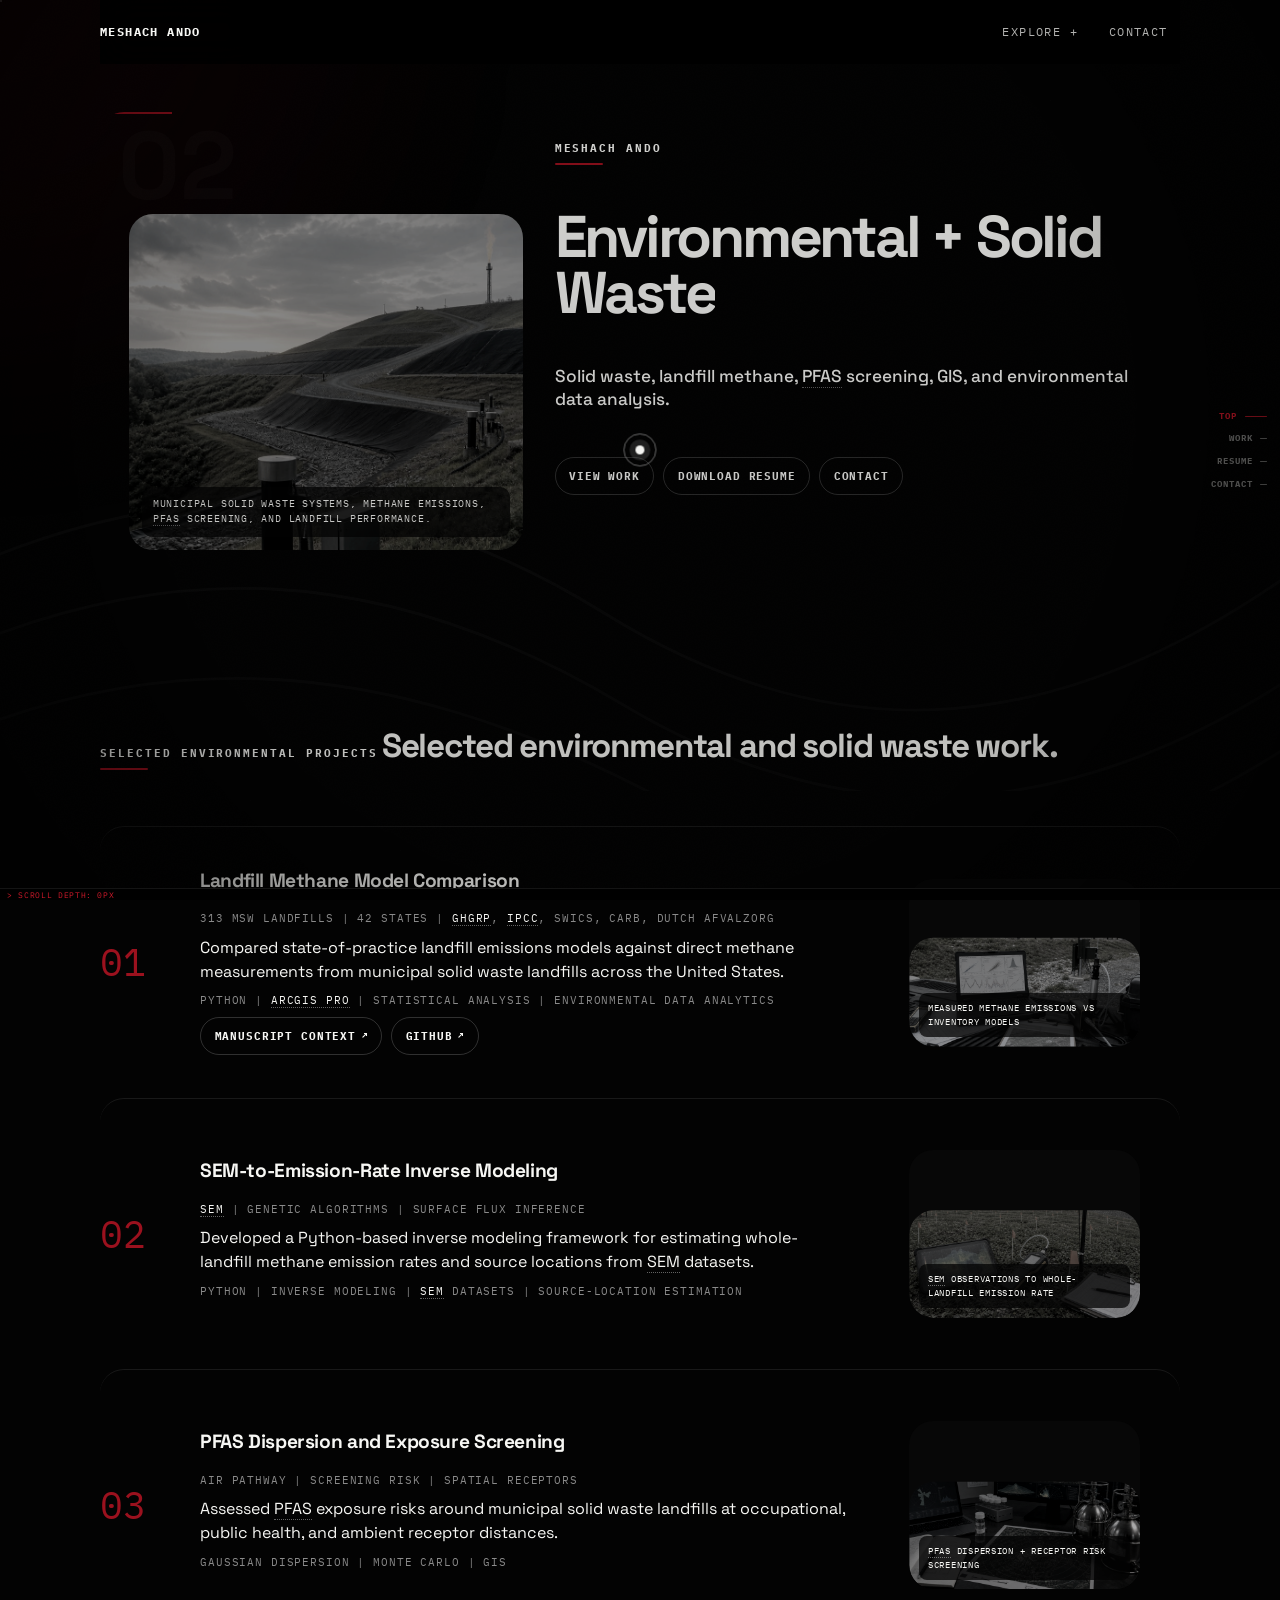
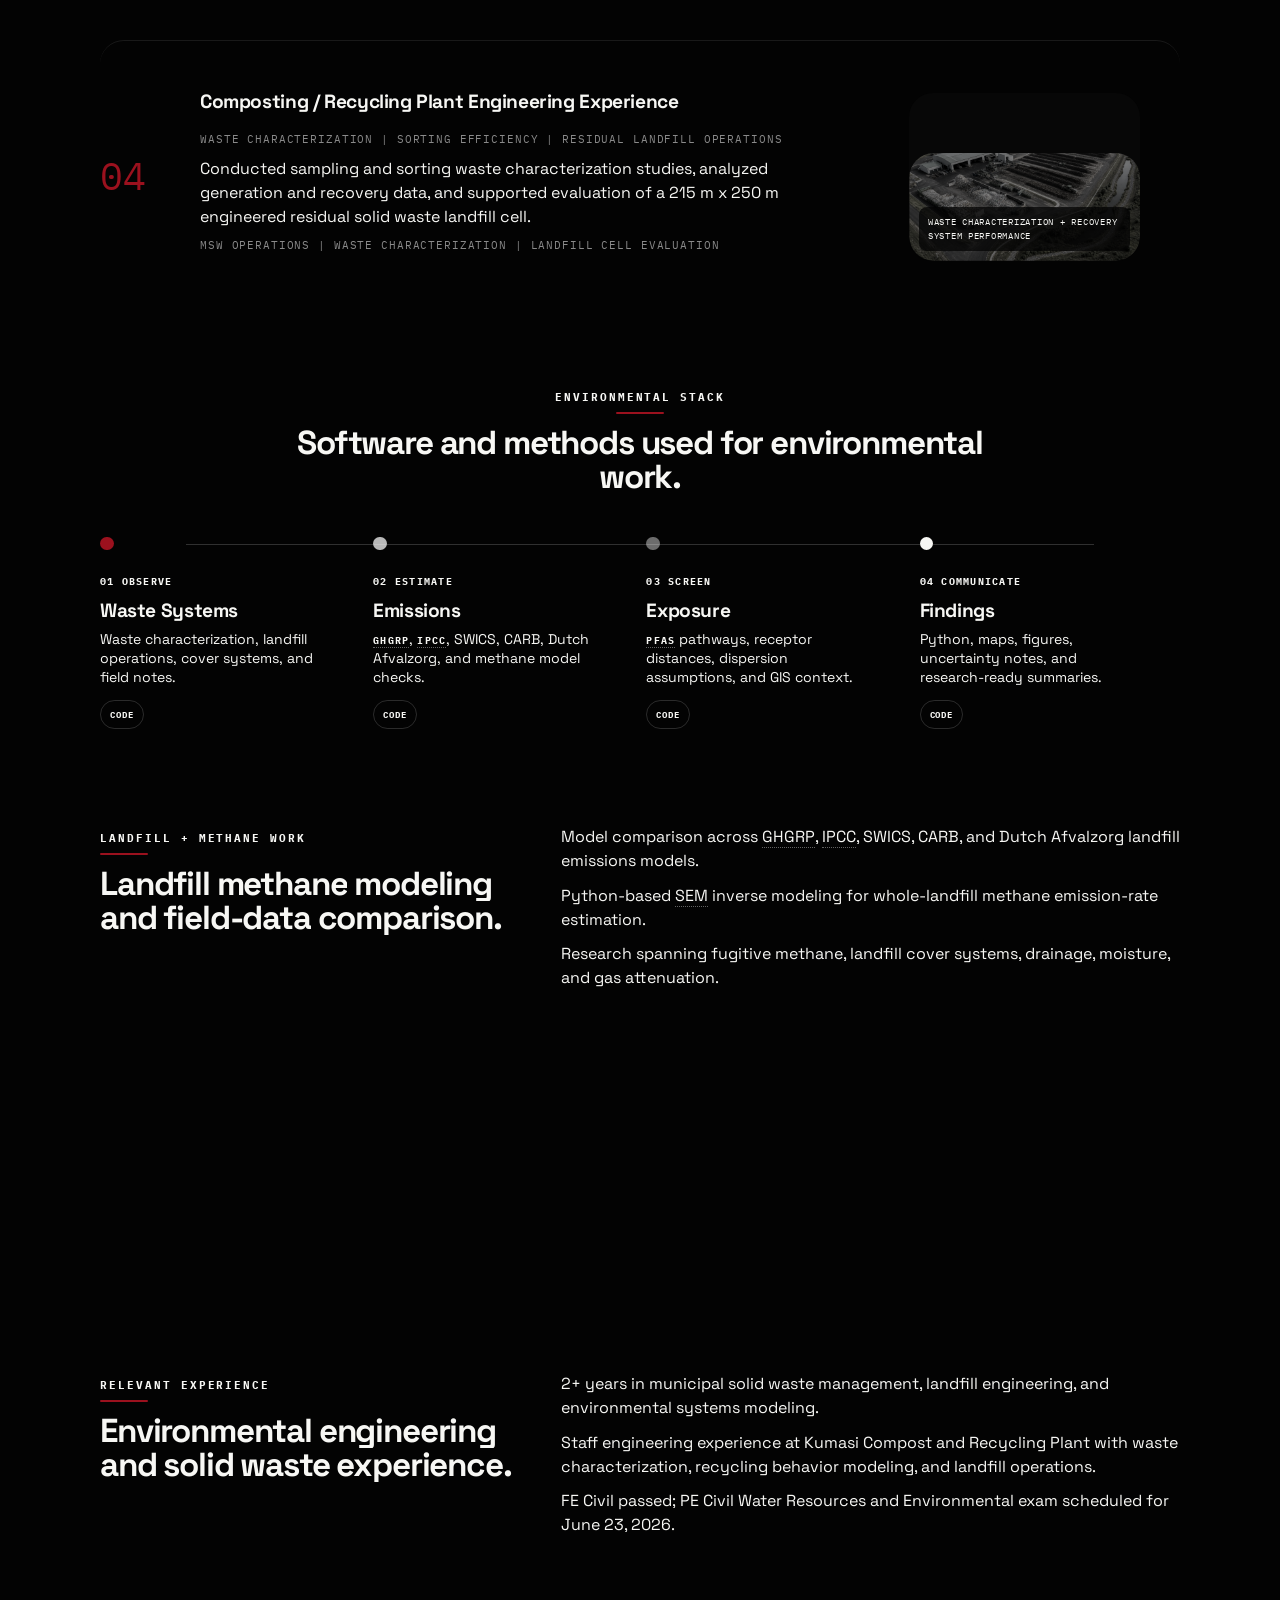
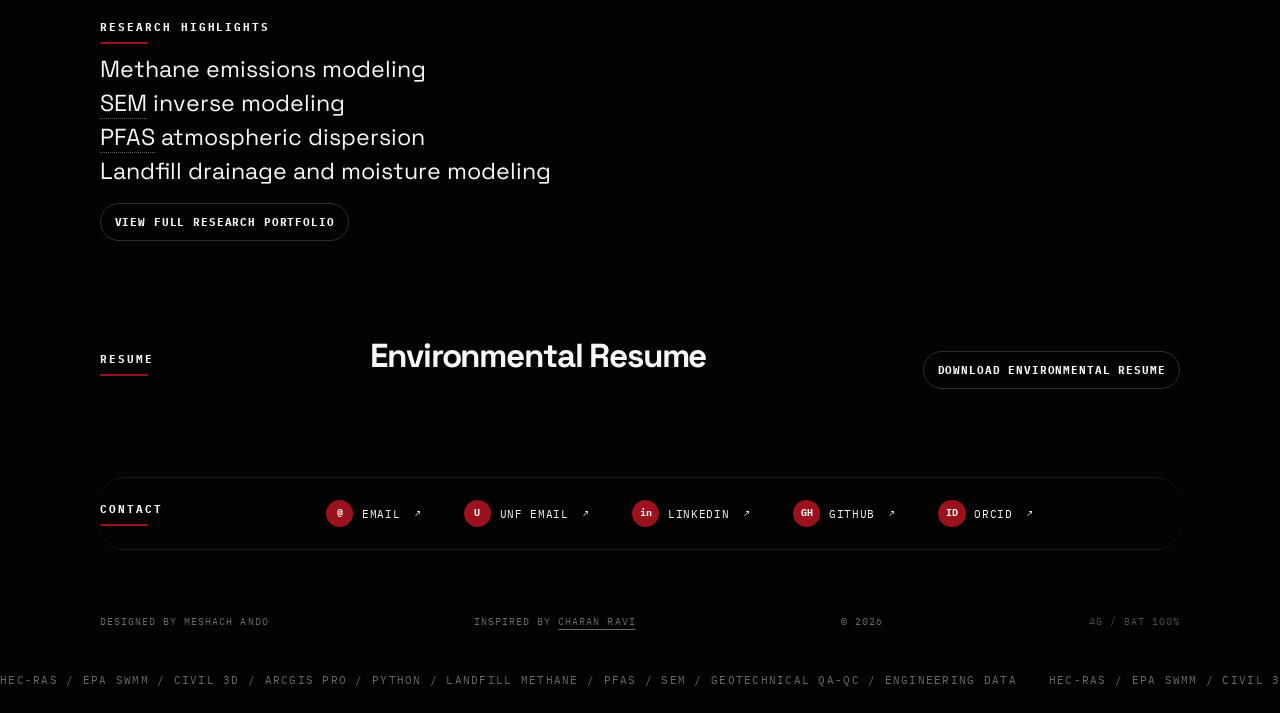
==== environmental/index.html @ e274bf60 "Lighten background overlay" ====
<!doctype html>
<html lang="en">
<head>
  <meta charset="utf-8">
  <meta name="viewport" content="width=device-width, initial-scale=1">
  <meta name="description" content="Environmental and solid waste portfolio for Meshach Ando.">
  <title>Environmental | Meshach Ando</title>
  <link rel="icon" href="../assets/icons/site-icon.svg" type="image/svg+xml">
  <link rel="stylesheet" href="../assets/css/style.css?v=20260614s">
</head>
<body class="page-environmental">
  <a class="skip-link" href="#main">Skip to content</a>
  <header class="site-nav" data-reveal>
    <a class="brand" href="../">MESHACH ANDO</a>
    <nav aria-label="Primary navigation">
      <details class="nav-menu">
        <summary>Explore</summary>
        <div class="nav-menu-panel">
          <div class="menu-panel-grid">
            <details class="menu-expertise" open>
              <summary>Expertise</summary>
              <div class="menu-expertise-links">
                <a href="../water-resources/">Water Resources</a>
                <a aria-current="page" href="./">Environmental</a>
                <a href="../geotech/">Geotechnical</a>
                <a href="../research/">Research</a>
              </div>
            </details>
            <a href="../#gallery">Gallery</a>
            <a href="../#news">News</a>
            <a href="../assets/docs/Meshach_Ando_Full_CV.pdf">CV</a>
          </div>
        </div>
      </details>
      <a href="#contact">Contact</a>
    </nav>
  </header>

  <aside class="side-toc" aria-label="Page sections">
    <a href="#main">Top</a>
    <a href="#work">Work</a>
    <a href="#resume">Resume</a>
    <a href="#contact">Contact</a>
  </aside>

  <main id="main">
    <section class="chapter-hero frame" data-reveal>
      <span class="chapter-number">02</span>
      <p class="eyebrow">Meshach Ando</p>
      <h1>Environmental + Solid Waste</h1>
      <p class="lede">Solid waste, landfill methane, PFAS screening, GIS, and environmental data analysis.</p>
      <div class="button-row">
        <a class="button" href="#work">View Work</a>
        <a class="button" href="../assets/docs/Meshach_Ando_Environmental_Resume.pdf">Download Resume</a>
        <a class="button" href="#contact">Contact</a>
      </div>
      <figure class="hero-art">
        <img src="../assets/images/realistic/environmental-hero.jpg" alt="Engineered landfill with gas extraction wells, capped slopes, and monitoring infrastructure">
        <figcaption>Municipal solid waste systems, methane emissions, PFAS screening, and landfill performance.</figcaption>
      </figure>
    </section>

    <section id="work" class="section-heading" data-reveal>
      <p class="eyebrow">Selected Environmental Projects</p>
      <h2>Selected environmental and solid waste work.</h2>
    </section>

    <section class="project-list">
      <article class="project-block" data-reveal>
        <div class="project-index">01</div>
        <div class="project-copy">
          <h3>Landfill Methane Model Comparison</h3>
          <p class="metrics">313 MSW landfills | 42 states | GHGRP, IPCC, SWICS, CARB, Dutch Afvalzorg</p>
          <p>Compared state-of-practice landfill emissions models against direct methane measurements from municipal solid waste landfills across the United States.</p>
          <p class="tools">Python | ArcGIS Pro | Statistical Analysis | Environmental Data Analytics</p>
          <div class="button-row"><a class="text-link" href="../research/">Manuscript Context</a><a class="text-link" href="https://github.com/meshando-unf" rel="noopener">GitHub</a></div>
        </div>
        <figure class="project-visual">
          <img src="../assets/images/realistic/env-methane.jpg" alt="Field laptop with methane model comparison plots overlooking landfill gas wells">
          <figcaption>Measured methane emissions vs inventory models</figcaption>
        </figure>
      </article>
      <article class="project-block" data-reveal>
        <div class="project-index">02</div>
        <div class="project-copy">
          <h3>SEM-to-Emission-Rate Inverse Modeling</h3>
          <p class="metrics">SEM | Genetic algorithms | Surface flux inference</p>
          <p>Developed a Python-based inverse modeling framework for estimating whole-landfill methane emission rates and source locations from SEM datasets.</p>
          <p class="tools">Python | Inverse modeling | SEM datasets | Source-location estimation</p>
        </div>
        <figure class="project-visual">
          <img src="../assets/images/realistic/env-sem.jpg" alt="Landfill surface emissions monitoring grid with methane analyzer, survey flags, and tablet heatmap">
          <figcaption>SEM observations to whole-landfill emission rate</figcaption>
        </figure>
      </article>
      <article class="project-block" data-reveal>
        <div class="project-index">03</div>
        <div class="project-copy">
          <h3>PFAS Dispersion and Exposure Screening</h3>
          <p class="metrics">Air pathway | Screening risk | Spatial receptors</p>
          <p>Assessed PFAS exposure risks around municipal solid waste landfills at occupational, public health, and ambient receptor distances.</p>
          <p class="tools">Gaussian Dispersion | Monte Carlo | GIS</p>
        </div>
        <figure class="project-visual">
          <img src="../assets/images/realistic/env-pfas.jpg" alt="Environmental modeling workstation with PFAS plume map, air sampling canisters, and sample vials">
          <figcaption>PFAS dispersion + receptor risk screening</figcaption>
        </figure>
      </article>
      <article class="project-block" data-reveal>
        <div class="project-index">04</div>
        <div class="project-copy">
          <h3>Composting / Recycling Plant Engineering Experience</h3>
          <p class="metrics">Waste characterization | Sorting efficiency | Residual landfill operations</p>
          <p>Conducted sampling and sorting waste characterization studies, analyzed generation and recovery data, and supported evaluation of a 215 m x 250 m engineered residual solid waste landfill cell.</p>
          <p class="tools">MSW operations | Waste characterization | Landfill cell evaluation</p>
        </div>
        <figure class="project-visual">
          <img src="../assets/images/realistic/env-facility.jpg" alt="Aerial view of organized composting and recycling facility with windrows and circulation roads">
          <figcaption>Waste characterization + recovery system performance</figcaption>
        </figure>
      </article>
    </section>

    <section class="stack-panel stack-lab" data-reveal>
      <p class="eyebrow">Environmental Stack</p>
      <h2>Software and methods used for environmental work.</h2>
      <div class="stack-map">
        <article class="stack-node">
          <span>01 Observe</span>
          <h3>Waste Systems</h3>
          <p>Waste characterization, landfill operations, cover systems, and field notes.</p>
        </article>
        <article class="stack-node">
          <span>02 Estimate</span>
          <h3>Emissions</h3>
          <p>GHGRP, IPCC, SWICS, CARB, Dutch Afvalzorg, and methane model checks.</p>
        </article>
        <article class="stack-node">
          <span>03 Screen</span>
          <h3>Exposure</h3>
          <p>PFAS pathways, receptor distances, dispersion assumptions, and GIS context.</p>
        </article>
        <article class="stack-node">
          <span>04 Communicate</span>
          <h3>Findings</h3>
          <p>Python, maps, figures, uncertainty notes, and research-ready summaries.</p>
        </article>
      </div>
    </section>

    <section class="split-section" data-reveal>
      <div><p class="eyebrow">Landfill + Methane Work</p><h2>Landfill methane modeling and field-data comparison.</h2></div>
      <div class="note-list">
        <p>Model comparison across GHGRP, IPCC, SWICS, CARB, and Dutch Afvalzorg landfill emissions models.</p>
        <p>Python-based SEM inverse modeling for whole-landfill methane emission-rate estimation.</p>
        <p>Research spanning fugitive methane, landfill cover systems, drainage, moisture, and gas attenuation.</p>
      </div>
    </section>

    <section class="split-section" data-reveal>
      <div><p class="eyebrow">PFAS / Risk Screening</p><h2>Screening-level methods for atmospheric transport and exposure questions.</h2></div>
      <div class="note-list">
        <p>PFAS exposure-risk screening around MSW landfills for occupational, public health, and ambient receptor distances.</p>
        <p>Dispersion modeling to estimate volatile PFAS concentrations and exposure conditions.</p>
        <p>Risk framing connected to landfill cover attenuation research and environmental systems modeling.</p>
      </div>
    </section>

    <section class="split-section" data-reveal>
      <div><p class="eyebrow">Relevant Experience</p><h2>Environmental engineering and solid waste experience.</h2></div>
      <div class="note-list">
        <p>2+ years in municipal solid waste management, landfill engineering, and environmental systems modeling.</p>
        <p>Staff engineering experience at Kumasi Compost and Recycling Plant with waste characterization, recycling behavior modeling, and landfill operations.</p>
        <p>FE Civil passed; PE Civil Water Resources and Environmental exam scheduled for June 23, 2026.</p>
      </div>
    </section>

    <section class="research-strip frame" data-reveal>
      <p class="eyebrow">Research Highlights</p>
      <ul>
        <li>Methane emissions modeling</li>
        <li>SEM inverse modeling</li>
        <li>PFAS atmospheric dispersion</li>
        <li>Landfill drainage and moisture modeling</li>
      </ul>
      <a class="button" href="../research/">View Full Research Portfolio</a>
    </section>

    <section id="resume" class="resume-panel" data-reveal>
      <p class="eyebrow">Resume</p>
      <h2>Environmental Resume</h2>
      <a class="button" href="../assets/docs/Meshach_Ando_Environmental_Resume.pdf">Download Environmental Resume</a>
    </section>

    <section id="contact" class="contact-panel frame" data-reveal>
      <p class="eyebrow">Contact</p>
      <div class="contact-grid contact-links">
        <a class="contact-link" href="mailto:meshachando.apply@gmail.com"><span aria-hidden="true">@</span> Email</a>
        <a class="contact-link" href="mailto:n01592462@unf.edu"><span aria-hidden="true">U</span> UNF Email</a>
        <a class="contact-link" href="https://www.linkedin.com/in/meshachando" rel="noopener"><span aria-hidden="true">in</span> LinkedIn</a>
        <a class="contact-link" href="https://github.com/meshando-unf" rel="noopener"><span aria-hidden="true">GH</span> GitHub</a>
        <a class="contact-link" href="https://orcid.org/0009-0002-5048-3672" rel="noopener"><span aria-hidden="true">ID</span> ORCID</a>
      </div>
    </section>
  </main>
  <footer class="site-footer"><span>Designed by Meshach Ando</span><span>Inspired by <a href="https://charanravi.com/" rel="noopener">Charan Ravi</a></span><span>&copy; <span id="year">2026</span></span></footer>
  <script src="../assets/js/main.js?v=20260614s"></script>
</body>
</html>
---- assets/css/style.css ----
@import url("https://fonts.googleapis.com/css2?family=IBM+Plex+Mono:wght@500;700&family=Space+Grotesk:wght@400;500;600;700&display=swap");

:root {
  --black: #000;
  --charcoal: #000;
  --panel: #000;
  --panel-soft: #000;
  --white: #f7f7f4;
  --muted: #deded8;
  --quiet: #8a8a8a;
  --line: rgba(255, 255, 255, 0.09);
  --red: #9b111e;
  --red-bright: #d1192a;
  --radius: 24px;
  --font: "Space Grotesk", "Helvetica Neue", "Segoe UI", sans-serif;
  --mono: "IBM Plex Mono", "Cascadia Mono", "Consolas", monospace;
}

* {
  box-sizing: border-box;
}

html {
  scroll-behavior: smooth;
  scrollbar-color: var(--red) var(--black);
  scrollbar-width: thin;
}

body {
  margin: 0;
  background: #030303;
  color: var(--white);
  font-family: var(--font);
  line-height: 1.5;
}

::-webkit-scrollbar {
  width: 3px;
}

::-webkit-scrollbar-track {
  background: var(--black);
}

::-webkit-scrollbar-thumb {
  border-radius: 999px;
  background: var(--red);
}

body::before,
body::after {
  display: none;
}

.topo-field,
.plot-grid,
.viewport-vignette,
.blueprint-field {
  position: fixed;
  inset: 0;
  pointer-events: none;
}

.topo-field {
  z-index: 0;
  opacity: 0.52;
  background:
    linear-gradient(180deg, rgba(0, 0, 0, 0.02), rgba(0, 0, 0, 0.56) 78%),
    url("data:image/svg+xml,%3Csvg width='1800' height='900' viewBox='0 0 1800 900' xmlns='http://www.w3.org/2000/svg'%3E%3Cg fill='none' stroke='%23ffffff' stroke-opacity='.115' stroke-width='4'%3E%3Cpath d='M-120 620C260 430 560 470 850 650c315 195 650 202 1050-120'/%3E%3Cpath d='M-180 760C225 540 560 590 875 778c330 198 690 190 1105-160'/%3E%3Cpath d='M-220 900C200 660 560 720 910 900c340 175 710 135 1090-210'/%3E%3C/g%3E%3C/svg%3E");
  background-repeat: no-repeat;
  background-position: 50% calc(58% + var(--topo-shift, 0px));
  background-size: max(1200px, 100vw) auto;
  transform: translate3d(0, var(--topo-shift, 0px), 0);
  transition: transform 120ms linear;
}

.plot-grid {
  z-index: 0;
  opacity: 0.04;
  background-image:
    linear-gradient(rgba(255,255,255,.18) 1px, transparent 1px),
    linear-gradient(90deg, rgba(255,255,255,.18) 1px, transparent 1px);
  background-size: 50px 50px;
}

.plot-grid::after {
  content: "";
  position: absolute;
  left: var(--grid-x, 50%);
  top: var(--grid-y, 50%);
  width: 4px;
  aspect-ratio: 1;
  border-radius: 50%;
  background: var(--red-bright);
  opacity: var(--grid-pulse, 0);
  box-shadow: 0 0 28px var(--red-bright);
  transform: translate(-50%, -50%);
  transition: opacity 220ms ease;
}

.viewport-vignette {
  z-index: 3;
  background:
    linear-gradient(rgba(0, 0, 0, 0.14), rgba(0, 0, 0, 0.24)),
    radial-gradient(circle at center, transparent 56%, rgba(0, 0, 0, 0.48) 100%);
}

.blueprint-field {
  z-index: 2;
  opacity: 0;
  background:
    radial-gradient(circle at var(--blueprint-x, 50%) var(--blueprint-y, 50%), rgba(155, 17, 30, 0.18), transparent 14rem),
    linear-gradient(rgba(255,255,255,.12) 1px, transparent 1px),
    linear-gradient(90deg, rgba(255,255,255,.12) 1px, transparent 1px);
  background-size: auto, 24px 24px, 24px 24px;
  transition: opacity 120ms ease;
}

.blueprint-on .blueprint-field {
  opacity: 1;
}

a {
  color: inherit;
  text-decoration: none;
}

a:hover {
  color: var(--red-bright);
}

::selection {
  background: #fff;
  color: #000;
}

button {
  font: inherit;
  cursor: pointer;
}

img {
  display: block;
  max-width: 100%;
}

.skip-link {
  position: absolute;
  left: 1rem;
  top: -10rem;
  z-index: 10;
  border-radius: 999px;
  background: var(--white);
  color: var(--black);
  padding: 0.65rem 0.9rem;
}

.skip-link:focus {
  top: 1rem;
}

.site-nav,
main,
.site-footer {
  position: relative;
  z-index: 1;
  width: min(1080px, calc(100% - 2rem));
  margin-inline: auto;
}

.site-nav {
  position: sticky;
  top: 0;
  z-index: 50;
  display: flex;
  align-items: center;
  justify-content: space-between;
  gap: 1.25rem;
  padding: 1rem 0;
  border-bottom: 0;
  background: rgba(0, 0, 0, 0.86);
  backdrop-filter: blur(16px);
  color: var(--white);
  font-family: var(--mono);
  font-size: 0.72rem;
  letter-spacing: 0.12em;
  text-transform: uppercase;
}

.brand {
  color: var(--white);
  font-weight: 700;
  white-space: nowrap;
}

.site-nav nav {
  display: flex;
  flex-wrap: wrap;
  align-items: center;
  justify-content: flex-end;
  gap: 0.35rem;
}

.site-nav nav a,
.nav-menu > summary {
  position: relative;
  border: 0;
  border-radius: 999px;
  padding: 0.45rem 0.78rem;
  background: transparent;
  color: var(--white);
  cursor: pointer;
  opacity: 0.72;
  font-family: var(--mono);
  font-size: 0.72rem;
  letter-spacing: 0.12em;
  text-transform: uppercase;
}

.site-nav nav a:hover,
.nav-menu > summary:hover,
.nav-menu[open] > summary {
  background: var(--red);
  color: var(--white);
  opacity: 1;
}

.site-nav a[aria-current="page"],
.nav-menu-panel a[aria-current="page"] {
  background: var(--red);
  color: var(--white);
  opacity: 1;
}

.site-nav a[aria-current="page"]::after,
.nav-menu-panel a[aria-current="page"]::after {
  content: "";
  position: absolute;
  right: 0.76rem;
  bottom: 0.32rem;
  width: 1.15rem;
  height: 1px;
  background: var(--white);
}

.nav-menu {
  position: relative;
}

.nav-menu > summary {
  list-style: none;
}

.nav-menu > summary::-webkit-details-marker {
  display: none;
}

.nav-menu > summary::after {
  content: "+";
  margin-left: 0.55rem;
}

.nav-menu[open] > summary::after {
  content: "-";
}

.nav-menu-panel {
  position: fixed;
  top: 0;
  bottom: auto;
  left: var(--menu-nudge-x, 0);
  right: 0;
  z-index: 80;
  display: grid;
  place-content: center;
  width: 100vw;
  height: 100dvh;
  gap: 0;
  padding: clamp(1rem, 4vw, 3rem);
  border: 0;
  border-radius: 0;
  background: rgba(0, 0, 0, 0.985);
  backdrop-filter: blur(44px);
  -webkit-backdrop-filter: blur(44px);
  opacity: 0;
  pointer-events: none;
  transform: scale(0.99);
  transition: opacity 140ms ease, transform 140ms ease;
}

.nav-menu:not([open]) .nav-menu-panel {
  display: none;
}

.nav-menu[open] .nav-menu-panel {
  display: grid;
  opacity: 1;
  pointer-events: auto;
  transform: none;
}

.menu-panel-grid {
  display: grid;
  grid-template-columns: minmax(0, 1fr);
  align-content: center;
  width: min(960px, calc(100vw - 2rem));
  min-height: min(760px, calc(100dvh - 2rem));
}

.site-nav nav .nav-menu-panel a,
.site-nav nav .menu-expertise summary {
  display: block;
  width: 100%;
  padding: clamp(0.42rem, 0.9vw, 0.72rem) 0;
  border-radius: 0;
  color: var(--white);
  font-family: var(--font);
  font-size: clamp(1.75rem, 5vw, 4.85rem);
  font-weight: 700;
  letter-spacing: -0.07em;
  line-height: 0.9;
  text-align: center;
  text-transform: none;
  opacity: 0.88;
}

.menu-expertise {
  width: 100%;
}

.menu-expertise summary {
  cursor: pointer;
  list-style: none;
}

.menu-expertise summary::-webkit-details-marker {
  display: none;
}

.menu-expertise summary::after {
  content: "+";
  display: inline-block;
  margin-left: 0.5rem;
  color: var(--red-bright);
  font-family: var(--mono);
  font-size: 0.36em;
  letter-spacing: 0;
  vertical-align: middle;
}

.menu-expertise[open] summary::after {
  content: "-";
}

.menu-expertise-links {
  display: grid;
  gap: 0.24rem;
  margin: 0.4rem auto 0.7rem;
  width: min(640px, 100%);
}

.site-nav nav .menu-expertise-links a {
  padding: 0.2rem 0;
  color: var(--muted);
  font-family: var(--mono);
  font-size: clamp(0.8rem, 1.8vw, 1.05rem);
  font-weight: 800;
  letter-spacing: 0.12em;
  line-height: 1.2;
  text-transform: uppercase;
}

.site-nav nav .nav-menu-panel a:hover,
.site-nav nav .nav-menu-panel a:focus-visible,
.site-nav nav .menu-expertise summary:hover,
.site-nav nav .menu-expertise summary:focus-visible {
  background: transparent;
  color: var(--red-bright);
}

.side-toc {
  position: fixed;
  right: 0.8rem;
  top: 50%;
  z-index: 70;
  display: grid;
  gap: 0.42rem;
  transform: translateY(-50%);
  opacity: 0.62;
  pointer-events: auto;
  transition: opacity 140ms ease, transform 140ms ease;
}

.side-toc:hover,
.side-toc:focus-within {
  opacity: 1;
}

.side-toc a {
  position: relative;
  display: flex;
  align-items: center;
  justify-content: flex-end;
  gap: 0.5rem;
  min-height: 1rem;
  color: var(--white);
  font-family: var(--mono);
  font-size: 0.54rem;
  font-weight: 800;
  letter-spacing: 0.1em;
  text-transform: uppercase;
  transform-origin: right center;
  opacity: 0.5;
  transition: color 140ms ease, opacity 140ms ease, transform 140ms ease;
}

.side-toc a::after {
  content: "";
  width: 0.42rem;
  height: 1px;
  border-radius: 999px;
  background: currentColor;
  opacity: 0.8;
  transition: width 140ms ease, background 140ms ease;
}

.side-toc a:hover,
.side-toc a:focus-visible,
.side-toc a.is-active {
  color: var(--red-bright);
  opacity: 1;
}

.side-toc a:hover::after,
.side-toc a:focus-visible::after,
.side-toc a.is-active::after {
  width: 1.4rem;
  background: var(--red-bright);
}

.menu-open .side-toc {
  opacity: 0;
  pointer-events: none;
  transform: translateY(-50%) translateX(0.6rem);
}

main {
  padding: clamp(1.6rem, 4vw, 3rem) 0 3rem;
}

.cinematic-loader {
  position: fixed;
  inset: 0;
  z-index: 100;
  display: grid;
  place-items: center;
  background: #000;
  color: var(--white);
  transition: transform 520ms cubic-bezier(0.86, 0, 0.07, 1), opacity 260ms ease;
}

.cinematic-loader.is-done {
  opacity: 0;
  pointer-events: none;
  transform: translateY(-100%);
}

.loader-count {
  font-family: var(--mono);
  font-size: clamp(5rem, 22vw, 18rem);
  font-weight: 800;
  letter-spacing: -0.12em;
  line-height: 0.78;
}

.mouse-glow {
  position: fixed;
  left: 0;
  top: 0;
  z-index: 0;
  width: 42rem;
  aspect-ratio: 1;
  border-radius: 50%;
  background: rgba(155, 17, 30, 0.14);
  filter: blur(120px);
  opacity: 0.5;
  pointer-events: none;
  transform: translate3d(-50%, -50%, 0);
  transition: opacity 200ms ease;
}

.spring-cursor {
  position: fixed;
  left: 0;
  top: 0;
  z-index: 120;
  width: 1.32rem;
  aspect-ratio: 1;
  border-radius: 50%;
  background: rgba(255, 255, 255, 0.12);
  pointer-events: none;
  transform: translate3d(-50%, -50%, 0);
  mix-blend-mode: difference;
}

.spring-cursor::before {
  content: "";
  position: absolute;
  inset: 0.38rem;
  border-radius: inherit;
  background: var(--white);
}

.spring-cursor::after {
  content: "";
  position: absolute;
  inset: -0.38rem;
  border: 1px solid rgba(255, 255, 255, 0.42);
  border-radius: inherit;
}

.focus-dimmer {
  position: fixed;
  inset: 0;
  z-index: 6;
  background: rgba(0, 0, 0, 0.28);
  opacity: 0;
  pointer-events: none;
  transition: opacity 900ms ease;
}

.noise-field {
  position: fixed;
  inset: 0;
  z-index: 0;
  opacity: var(--noise-opacity, 0.035);
  pointer-events: none;
  background-image: url("data:image/svg+xml,%3Csvg viewBox='0 0 120 120' xmlns='http://www.w3.org/2000/svg'%3E%3Cfilter id='n'%3E%3CfeTurbulence type='fractalNoise' baseFrequency='.85' numOctaves='3' stitchTiles='stitch'/%3E%3C/filter%3E%3Crect width='120' height='120' filter='url(%23n)' opacity='.34'/%3E%3C/svg%3E");
  background-size: 140px 140px;
  mix-blend-mode: screen;
}

.dom-terminal {
  position: fixed;
  z-index: 130;
  color: rgba(255, 255, 255, 0.55);
  font-family: var(--mono);
  font-size: 0.58rem;
  letter-spacing: 0.08em;
  pointer-events: none;
  text-transform: uppercase;
}

.dom-terminal {
  left: 0;
  right: 0;
  bottom: 0;
  display: flex;
  align-items: center;
  height: 12px;
  padding-inline: 0.45rem;
  background: #000;
  border-top: 1px solid rgba(255, 255, 255, 0.08);
  color: var(--red-bright);
  font-size: 0.5rem;
  white-space: nowrap;
}

.offline-mode {
  filter: grayscale(1);
}

.offline-badge {
  margin-left: auto;
}

.is-idle .focus-dimmer {
  opacity: 1;
}

.frame,
.stack-panel,
.contact-panel,
.research-strip,
.project-block,
.path-card,
.stack-grid > div,
.contact-grid > p,
.figure-grid > div,
.note-list p,
.project-visual,
.home-art,
.hero-art,
.profile-card {
  border: 0;
  border-radius: var(--radius);
  background: transparent;
}

.home-hero,
.chapter-hero {
  position: relative;
  display: grid;
  min-height: auto;
  overflow: hidden;
  isolation: isolate;
}

.home-hero {
  grid-template-columns: minmax(0, 1fr) minmax(280px, 0.72fr);
  align-items: center;
  gap: clamp(1rem, 3vw, 2rem);
  padding: clamp(1rem, 3vw, 1.8rem);
}

.home-intro {
  grid-template-columns: 1fr;
  justify-items: center;
  gap: 0.85rem;
  padding: clamp(2.1rem, 6vw, 4.25rem) 1rem clamp(1.5rem, 4vw, 2.45rem);
  text-align: center;
}

.chapter-hero {
  grid-template-columns: minmax(260px, 0.66fr) minmax(0, 1fr);
  align-items: center;
  gap: clamp(1rem, 3vw, 2rem);
  padding: clamp(1rem, 3vw, 1.8rem);
}

.home-hero::before,
.chapter-hero::before {
  content: "";
  position: absolute;
  inset: 0 auto auto 0;
  width: 4.5rem;
  height: 2px;
  background: var(--red);
  pointer-events: none;
}

.home-intro::before {
  left: 50%;
  transform: translateX(-50%);
}

.home-hero::after,
.chapter-hero::after {
  display: none;
}

.chapter-hero > :not(.hero-art):not(.chapter-number),
.home-hero > :not(.home-art) {
  min-width: 0;
  position: relative;
  z-index: 2;
}

.home-hero > :not(.home-art) {
  grid-column: 1;
}

.home-intro > :not(.home-art) {
  grid-column: 1;
}

.chapter-hero > :not(.hero-art):not(.chapter-number) {
  grid-column: 2;
}

.kicker,
.eyebrow {
  display: inline-flex;
  flex-direction: column;
  align-items: flex-start;
  margin: 0 0 0.75rem;
  color: var(--white);
  font-family: var(--mono);
  font-size: 0.68rem;
  font-weight: 700;
  letter-spacing: 0.18em;
  text-transform: uppercase;
}

.kicker::after,
.eyebrow::after {
  content: "";
  width: 3rem;
  height: 2px;
  margin-top: 0.42rem;
  border-radius: 999px;
  background: var(--red);
}

.about-panel .eyebrow,
.contact-home .eyebrow,
.stack-lab .eyebrow {
  align-items: center;
}

h1,
h2,
h3,
p {
  margin-top: 0;
}

h1 {
  max-width: 760px;
  margin-bottom: 0.75rem;
  font-size: clamp(2.45rem, 5.8vw, 4.8rem);
  font-weight: 750;
  line-height: 0.95;
  letter-spacing: -0.055em;
}

.home-hero h1 {
  font-size: clamp(2.7rem, 6.2vw, 4.8rem);
}

.home-intro h1 {
  max-width: none;
  margin: 0.15rem 0 0;
  font-size: clamp(2.85rem, 7vw, 5.15rem);
}

.chapter-hero h1 {
  max-width: 640px;
  font-size: clamp(2.1rem, 4.6vw, 3.9rem);
}

h2 {
  max-width: 720px;
  font-size: clamp(1.35rem, 2.6vw, 2.35rem);
  font-weight: 720;
  line-height: 1.02;
  letter-spacing: -0.035em;
}

h3 {
  color: var(--white);
  font-size: clamp(1.05rem, 1.5vw, 1.55rem);
  font-weight: 720;
  line-height: 1.12;
  letter-spacing: -0.02em;
}

.home-lines,
.lede {
  max-width: 650px;
  margin-bottom: 0.9rem;
  color: var(--white);
  font-size: clamp(0.95rem, 1.35vw, 1.15rem);
  font-weight: 500;
  line-height: 1.32;
}

.home-intro .home-lines {
  max-width: 620px;
  margin: 0;
}

.hero-profile {
  width: clamp(7.2rem, 15vw, 11rem);
  height: clamp(7.2rem, 15vw, 11rem);
  aspect-ratio: 1;
  border-radius: 50%;
  object-fit: cover;
  object-position: 50% 22%;
  transition: filter 180ms ease, transform 180ms ease;
}

.hero-profile:hover {
  filter: url("#liquid-distortion");
  transform: scale(1.015);
}

.short-rule {
  display: block;
  width: 4.75rem;
  height: 2px;
  margin: 0.35rem 0 0.2rem;
  border-radius: 999px;
  background: var(--red);
}

.home-tabs {
  display: flex;
  flex-wrap: wrap;
  justify-content: center;
  gap: 0.6rem;
}

.status-strip {
  display: flex;
  justify-content: center;
  gap: 0.7rem;
  max-width: 760px;
  margin: clamp(1.5rem, 4vw, 2.7rem) auto 0;
  text-align: center;
}

.status-strip span {
  color: var(--red-bright);
  font-family: var(--mono);
  font-size: 0.68rem;
  font-weight: 800;
  letter-spacing: 0.14em;
  text-transform: uppercase;
}

.status-strip p {
  margin: 0;
  color: var(--white);
}

.proof-strip {
  display: grid;
  grid-template-columns: repeat(4, minmax(0, 1fr));
  gap: 0.85rem;
  margin-top: clamp(2.2rem, 5vw, 4rem);
}

.proof-strip article {
  display: grid;
  gap: 0.35rem;
  min-height: 7rem;
  align-content: end;
  padding-bottom: 0.65rem;
  border-bottom: 1px solid var(--line);
}

.proof-strip span {
  color: var(--white);
  font-family: var(--mono);
  font-size: clamp(1.55rem, 3.2vw, 2.8rem);
  font-weight: 800;
  line-height: 1;
}

.proof-strip p {
  max-width: 12rem;
  margin: 0;
  color: var(--white);
  font-size: 0.82rem;
  line-height: 1.25;
}

.chapter-number {
  position: absolute;
  left: 1.15rem;
  top: 1rem;
  z-index: 1;
  color: rgba(255, 255, 255, 0.025);
  font-size: clamp(3rem, 9vw, 6rem);
  font-weight: 800;
  line-height: 0.8;
}

.profile-card {
  display: grid;
  grid-template-columns: 3.75rem minmax(0, 1fr);
  align-items: center;
  gap: 0.85rem;
  max-width: 420px;
  margin: 0 0 0.9rem;
  padding: 0;
  background: transparent;
}

.profile-card img {
  width: 3.75rem;
  aspect-ratio: 1;
  border: 0;
  border-radius: 50%;
  object-fit: cover;
  object-position: 50% 22%;
}

.profile-card p {
  margin: 0;
  color: var(--white);
  font-size: 0.8rem;
  line-height: 1.35;
}

.profile-card span {
  display: block;
  margin-bottom: 0.14rem;
  color: var(--white);
  font-family: var(--mono);
  font-size: 0.66rem;
  font-weight: 700;
  letter-spacing: 0.14em;
  text-transform: uppercase;
}

.home-art,
.hero-art {
  position: relative;
  z-index: 2;
  min-height: 0;
  height: clamp(14rem, 28vw, 19rem);
  margin: 0;
  overflow: hidden;
  background: #050505;
}

.hero-art {
  grid-column: 1;
  grid-row: 1 / span 8;
  align-self: center;
  height: clamp(15rem, 30vw, 21rem);
}

.home-art {
  grid-column: 2;
  grid-row: 1 / span 6;
  align-self: center;
}

.home-art::before,
.hero-art::before {
  content: "";
  position: absolute;
  inset: 0;
  background: rgba(0, 0, 0, 0.18);
  pointer-events: none;
  z-index: 1;
}

.home-art img,
.hero-art img {
  width: 100%;
  height: 100%;
  min-height: 0;
  object-fit: cover;
  filter: grayscale(0.82) contrast(1.08) brightness(0.78);
}

.home-art figcaption,
.hero-art figcaption {
  position: absolute;
  left: 0.8rem;
  right: 0.8rem;
  bottom: 0.8rem;
  z-index: 2;
  padding: 0.62rem 0.7rem;
  border: 0;
  border-radius: 10px;
  background: rgba(3, 3, 3, 0.74);
  color: var(--white);
  font-family: var(--mono);
  font-size: 0.62rem;
  letter-spacing: 0.08em;
  text-transform: uppercase;
}

.button-row {
  display: flex;
  flex-wrap: wrap;
  gap: 0.55rem;
}

.secondary-actions {
  margin-top: 0.55rem;
}

.button,
.text-link {
  position: relative;
  overflow: hidden;
  display: inline-flex;
  align-items: center;
  justify-content: center;
  min-height: 2.3rem;
  border: 1px solid rgba(255, 255, 255, 0.18);
  border-radius: 999px;
  padding: 0.62rem 0.85rem;
  background: transparent;
  color: var(--white);
  font-family: var(--mono);
  font-size: 0.67rem;
  font-weight: 700;
  letter-spacing: 0.08em;
  text-transform: uppercase;
  cursor: pointer;
  transition: border-color 160ms ease, background 160ms ease, color 160ms ease, transform 160ms ease;
}

.hold-copy::before,
.energy-button::before {
  content: "";
  position: absolute;
  inset: auto 0 0;
  z-index: -1;
  height: 100%;
  width: var(--hold-progress, 0%);
  background: var(--red);
  transition: width 80ms linear;
}

.energy-button {
  transition: border-color 160ms ease, background 160ms ease, color 160ms ease, transform 160ms ease, filter 3s ease, letter-spacing 3s ease;
}

.energy-button:hover {
  filter: blur(0.45px);
  letter-spacing: 0.18em;
}

.button:hover,
.text-link:hover {
  border-color: var(--red);
  background: var(--red);
  color: var(--white);
  transform: translateY(-1px);
}

.button.ghost {
  color: var(--white);
  opacity: 0.72;
}

.split-section,
.stack-panel,
.section-heading,
.resume-panel,
.contact-panel,
.research-strip {
  margin-top: clamp(2.8rem, 6vw, 5rem);
}

.about-panel {
  display: grid;
  justify-items: center;
  max-width: 780px;
  margin: clamp(2.3rem, 5vw, 4rem) auto 0;
  text-align: center;
}

.about-panel h2 {
  max-width: 760px;
  margin-bottom: 0.55rem;
}

.about-panel p:last-child {
  max-width: 640px;
  margin: 0;
  color: var(--white);
}

.split-section {
  display: grid;
  grid-template-columns: minmax(0, 0.8fr) minmax(0, 1.2fr);
  gap: clamp(1.25rem, 4vw, 3rem);
  align-items: start;
  border-top: 0;
  padding-top: clamp(0.8rem, 2vw, 1.25rem);
}

.path-grid,
.stack-grid,
.contact-grid,
.figure-grid,
.gallery-grid,
.news-list {
  display: grid;
  grid-template-columns: repeat(2, minmax(0, 1fr));
  gap: 0.7rem;
  border: 0;
  background: transparent;
}

.path-card,
.stack-grid > div,
.contact-grid > p,
.figure-grid > div {
  min-height: auto;
  padding: clamp(0.9rem, 2vw, 1.2rem);
  background: transparent;
}

.path-card {
  position: relative;
  display: grid;
  align-content: end;
  min-height: 10rem;
  overflow: hidden;
  color: var(--white);
  border-radius: var(--radius);
  isolation: isolate;
  background:
    linear-gradient(135deg, rgba(255, 255, 255, 0.1), transparent 34%),
    rgba(255, 255, 255, 0.035);
  outline: 1px solid rgba(255, 255, 255, 0.1);
  backdrop-filter: blur(14px) saturate(122%);
  -webkit-backdrop-filter: blur(14px) saturate(122%);
}

.path-card::before,
.resume-list a::before,
.news-list a.text-link::after,
.project-copy a.text-link::after,
.contact-link::after {
  content: "\2197";
}

.path-card::before {
  position: absolute;
  right: 0.85rem;
  top: 0.85rem;
  z-index: 2;
  display: grid;
  place-items: center;
  width: 2rem;
  aspect-ratio: 1;
  border-radius: 50%;
  background: rgba(255, 255, 255, 0.12);
  color: var(--white);
  font-family: var(--mono);
  font-size: 0.9rem;
  font-weight: 800;
  opacity: 0.88;
  transition: background 140ms ease, color 140ms ease, transform 140ms ease;
}

.path-card:hover::before,
.path-card:focus-visible::before {
  background: var(--red);
  transform: translate(2px, -2px);
}

.path-card:hover {
  transform: translateY(-2px);
}

.path-card img {
  position: absolute;
  inset: 0;
  width: 100%;
  height: 100%;
  object-fit: cover;
  filter: grayscale(0.72) brightness(0.58) contrast(1.06);
  transition: filter 160ms ease, transform 220ms ease;
}

.path-card:hover img {
  filter: grayscale(0.42) brightness(0.68) contrast(1.07);
  transform: scale(1.02);
}

.path-card::after {
  content: "";
  position: absolute;
  inset: 0;
  z-index: 0;
  background:
    linear-gradient(90deg, rgba(174, 16, 28, 0.64) 0 2px, transparent 2px),
    radial-gradient(circle at 18% 10%, rgba(255, 255, 255, 0.16), transparent 30%),
    linear-gradient(180deg, rgba(0, 0, 0, 0.08), rgba(0, 0, 0, 0.7) 82%);
  backdrop-filter: blur(1.5px);
  -webkit-backdrop-filter: blur(1.5px);
}

.path-card span,
.path-card strong,
.path-card em {
  position: relative;
  z-index: 1;
}

.path-card span,
.project-index {
  color: var(--red);
  font-family: var(--mono);
  font-size: clamp(1.5rem, 3vw, 2.5rem);
  line-height: 1;
}

.path-card strong,
.path-card em {
  display: block;
  font-style: normal;
}

.path-card strong {
  margin: 0.8rem 0 0.45rem;
  font-size: 1rem;
}

.feature-panel {
  display: grid;
  grid-template-columns: minmax(0, 1.2fr) minmax(220px, 0.58fr) auto;
  gap: clamp(1rem, 3vw, 2rem);
  align-items: end;
  margin-top: clamp(2.8rem, 6vw, 5rem);
  padding: clamp(1.25rem, 3vw, 2rem) 0;
  border-top: 1px solid var(--line);
  border-bottom: 1px solid var(--line);
}

.feature-panel h2,
.feature-panel p {
  margin-bottom: 0;
}

.feature-panel > p {
  color: var(--white);
  font-size: 0.95rem;
  line-height: 1.35;
}

.stack-lab {
  display: grid;
  justify-items: center;
  text-align: center;
}

.stack-lab h2 {
  margin-bottom: clamp(1.2rem, 3vw, 2rem);
}

.stack-map {
  position: relative;
  display: grid;
  grid-template-columns: repeat(4, minmax(0, 1fr));
  gap: 0.8rem;
  width: 100%;
  text-align: left;
}

.stack-map::before {
  content: "";
  position: absolute;
  left: 8%;
  right: 8%;
  top: 1.15rem;
  height: 1px;
  background: rgba(255, 255, 255, 0.18);
}

.stack-node {
  position: relative;
  display: grid;
  align-content: start;
  min-height: 12rem;
  padding: 3rem 0 0;
}

.stack-node::before {
  content: "";
  position: absolute;
  top: 0.7rem;
  left: 0;
  width: 0.86rem;
  aspect-ratio: 1;
  border-radius: 50%;
  background: var(--red);
}

.stack-node:nth-child(2)::before {
  background: rgba(255, 255, 255, 0.72);
}

.stack-node:nth-child(3)::before {
  background: rgba(255, 255, 255, 0.42);
}

.stack-node:nth-child(4)::before {
  background: var(--white);
}

.stack-node span {
  color: var(--white);
  font-family: var(--mono);
  font-size: 0.65rem;
  font-weight: 800;
  letter-spacing: 0.12em;
  text-transform: uppercase;
}

.stack-node h3 {
  max-width: 12rem;
  margin: 0.65rem 0 0.55rem;
}

.stack-node p {
  max-width: 14rem;
  margin: 0;
  color: var(--white);
  font-size: 0.88rem;
  line-height: 1.35;
}

.code-toggle {
  width: fit-content;
  margin-top: 0.85rem;
  border: 1px solid rgba(255, 255, 255, 0.16);
  border-radius: 999px;
  padding: 0.38rem 0.56rem;
  background: transparent;
  color: var(--white);
  font-family: var(--mono);
  font-size: 0.58rem;
  font-weight: 800;
  letter-spacing: 0.1em;
  text-transform: uppercase;
}

.code-toggle:hover,
.code-toggle:focus-visible {
  border-color: var(--red);
  background: var(--red);
}

.stack-node pre {
  max-width: 100%;
  margin: 0.7rem 0 0;
  overflow-x: auto;
  border-radius: 14px;
  padding: 0.72rem;
  background: rgba(255, 255, 255, 0.055);
  color: var(--white);
  font-family: var(--mono);
  font-size: 0.66rem;
  line-height: 1.45;
  white-space: pre-wrap;
}

.path-card em,
.note-list,
.tools,
.metrics,
.contact-grid,
.stack-grid p {
  color: var(--white);
}

.project-list {
  margin-top: clamp(1.5rem, 3vw, 2.25rem);
}

.project-block {
  display: grid;
  grid-template-columns: 0.12fr 1fr 0.48fr;
  gap: clamp(0.8rem, 2vw, 1.4rem);
  min-height: 0;
  margin-top: 0;
  padding: clamp(1.5rem, 3vw, 2.2rem) 0;
  border-top: 1px solid var(--line);
  align-items: center;
  background: transparent;
}

.project-copy {
  display: block;
}

.project-copy p {
  margin-bottom: 0.55rem;
}

.metrics,
.tools {
  color: var(--quiet);
  font-family: var(--mono);
  font-size: 0.68rem;
  letter-spacing: 0.08em;
  text-transform: uppercase;
}

.project-visual {
  position: relative;
  display: grid;
  height: 10.5rem;
  min-height: 0;
  overflow: hidden;
  background: #070707;
  border-radius: var(--radius);
}

.project-visual.loading-ascii::before {
  content: attr(data-ascii);
  position: absolute;
  inset: 0;
  z-index: 2;
  display: grid;
  place-items: center;
  padding: 1rem;
  background: #000;
  color: rgba(255, 255, 255, 0.62);
  font-family: var(--mono);
  font-size: 0.54rem;
  line-height: 1.08;
  white-space: pre;
  text-align: center;
}

.project-visual img {
  width: 100%;
  height: 100%;
  min-height: 0;
  object-fit: cover;
  filter: grayscale(0.82) brightness(0.66) contrast(1.06);
  clip-path: inset(var(--image-mask, 0%) 0 0 0 round var(--radius));
  transition: clip-path 180ms ease-out;
}

.project-visual figcaption {
  position: absolute;
  left: 0.6rem;
  right: 0.6rem;
  bottom: 0.6rem;
  padding: 0.5rem 0.55rem;
  border: 0;
  border-radius: 8px;
  background: rgba(3, 3, 3, 0.74);
  color: var(--white);
  font-family: var(--mono);
  font-size: 0.58rem;
  letter-spacing: 0.08em;
  text-transform: uppercase;
}

.compact-visual,
.compact-visual img {
  min-height: 0;
  height: 9rem;
}

.gallery-grid {
  grid-template-columns: repeat(4, minmax(0, 1fr));
  margin-top: 1.1rem;
}

.gallery-grid figure {
  position: relative;
  min-height: 13rem;
  margin: 0;
  overflow: hidden;
  border-radius: var(--radius);
  isolation: isolate;
  background: rgba(255, 255, 255, 0.035);
  outline: 1px solid rgba(255, 255, 255, 0.08);
  backdrop-filter: blur(14px) saturate(112%);
  -webkit-backdrop-filter: blur(14px) saturate(112%);
}

.gallery-grid img {
  width: 100%;
  height: 100%;
  min-height: 13rem;
  object-fit: cover;
  filter: grayscale(0.58) brightness(0.72) contrast(1.08);
  clip-path: inset(var(--image-mask, 0%) 0 0 0 round var(--radius));
  transition: filter 160ms ease, transform 220ms ease;
}

.gallery-grid figure:hover img {
  filter: grayscale(0.28) brightness(0.82) contrast(1.08);
  transform: scale(1.025);
}

.gallery-grid figure::after {
  content: "";
  position: absolute;
  inset: 0;
  z-index: 0;
  background:
    linear-gradient(180deg, transparent 38%, rgba(0, 0, 0, 0.48)),
    radial-gradient(circle at 80% 10%, rgba(255, 255, 255, 0.12), transparent 22%);
  backdrop-filter: blur(1px);
  -webkit-backdrop-filter: blur(1px);
  pointer-events: none;
}

.gallery-grid figure:hover::after {
  background:
    linear-gradient(180deg, transparent 38%, rgba(0, 0, 0, 0.46)),
    radial-gradient(circle at 80% 10%, rgba(174, 16, 28, 0.18), transparent 24%);
}

.gallery-grid figcaption {
  position: absolute;
  left: 0.7rem;
  bottom: 0.7rem;
  z-index: 1;
  border-radius: 999px;
  padding: 0.42rem 0.62rem;
  background: rgba(255, 255, 255, 0.1);
  color: var(--white);
  backdrop-filter: blur(18px) saturate(130%);
  -webkit-backdrop-filter: blur(18px) saturate(130%);
  font-family: var(--mono);
  font-size: 0.62rem;
  font-weight: 800;
  letter-spacing: 0.08em;
  text-transform: uppercase;
}

.news-section {
  align-items: start;
}

.news-list {
  grid-template-columns: 1fr;
  gap: 1.1rem;
}

.news-list article {
  display: grid;
  gap: 0.35rem;
  padding-bottom: 1rem;
  border-bottom: 1px solid var(--line);
}

.news-list article:last-child {
  border-bottom: 0;
  padding-bottom: 0;
}

.news-more {
  display: grid;
  gap: 1rem;
}

.news-more summary {
  width: fit-content;
  border: 1px solid rgba(255, 255, 255, 0.18);
  border-radius: 999px;
  padding: 0.58rem 0.78rem;
  color: var(--white);
  cursor: pointer;
  font-family: var(--mono);
  font-size: 0.65rem;
  font-weight: 800;
  letter-spacing: 0.1em;
  list-style: none;
  text-transform: uppercase;
}

.news-more summary::-webkit-details-marker {
  display: none;
}

.news-more summary::after {
  content: " +";
  color: var(--red-bright);
}

.news-more[open] summary::after {
  content: " -";
}

.news-more summary:hover,
.news-more summary:focus-visible {
  border-color: var(--red);
  background: var(--red);
}

.news-list-extra {
  margin-top: 0.2rem;
}

.news-more:not([open]) .news-list-extra {
  display: none;
}

.news-list span {
  color: var(--red-bright);
  font-family: var(--mono);
  font-size: 0.65rem;
  font-weight: 800;
  letter-spacing: 0.12em;
}

.news-list h3 {
  margin: 0;
}

.news-list p {
  max-width: 42rem;
  margin: 0;
}

.tech-term {
  position: relative;
  border-bottom: 1px dotted rgba(255, 255, 255, 0.38);
  color: var(--white);
}

.tech-term::after {
  content: attr(data-tip);
  position: absolute;
  left: 50%;
  bottom: calc(100% + 0.55rem);
  z-index: 90;
  width: min(18rem, 72vw);
  border: 1px solid rgba(255, 255, 255, 0.14);
  border-radius: 14px;
  padding: 0.58rem 0.68rem;
  background: rgba(0, 0, 0, 0.82);
  backdrop-filter: blur(16px);
  color: var(--white);
  font-family: var(--mono);
  font-size: 0.62rem;
  letter-spacing: 0.02em;
  line-height: 1.35;
  opacity: 0;
  pointer-events: none;
  text-transform: none;
  transform: translate(-50%, 0.25rem);
  transition: opacity 120ms ease, transform 120ms ease;
}

.tech-term:hover::after,
.tech-term:focus-visible::after {
  opacity: 1;
  transform: translate(-50%, 0);
}

.command-palette {
  position: fixed;
  inset: 0;
  z-index: 150;
  display: grid;
  place-items: start center;
  padding-top: min(18vh, 8rem);
  background: rgba(0, 0, 0, 0.72);
  backdrop-filter: blur(22px);
  opacity: 0;
  pointer-events: none;
  transition: opacity 120ms ease;
}

.command-palette.is-open {
  opacity: 1;
  pointer-events: auto;
}

.command-box {
  width: min(680px, calc(100vw - 1.5rem));
  border: 1px solid rgba(255, 255, 255, 0.14);
  border-radius: 24px;
  background: #000;
  padding: 0.75rem;
}

.command-box input {
  width: 100%;
  border: 0;
  border-bottom: 1px solid var(--line);
  border-radius: 0;
  padding: 0.85rem 0.25rem;
  background: transparent;
  color: var(--white);
  font-family: var(--font);
  font-size: clamp(1.15rem, 3vw, 2rem);
  outline: none;
}

.command-results {
  display: grid;
  gap: 0.25rem;
  max-height: 48vh;
  margin-top: 0.65rem;
  overflow: auto;
}

.command-results a {
  display: flex;
  justify-content: space-between;
  gap: 1rem;
  border-radius: 999px;
  padding: 0.6rem 0.72rem;
  color: var(--white);
  font-family: var(--mono);
  font-size: 0.68rem;
  font-weight: 800;
  letter-spacing: 0.08em;
  text-transform: uppercase;
}

.command-results a:hover,
.command-results a:focus-visible {
  background: var(--red);
  color: var(--white);
}

.resume-list {
  display: grid;
  gap: 0.7rem;
}

.resume-list a {
  position: relative;
  display: grid;
  grid-template-columns: auto 1fr auto;
  align-items: center;
  gap: 1rem;
  border: 1px solid var(--line);
  border-radius: var(--radius);
  padding: 0.85rem 1rem;
  transition: border-color 140ms ease, background 140ms ease, transform 140ms ease;
}

.resume-list a::before {
  content: "PDF";
  display: inline-grid;
  place-items: center;
  width: 2.6rem;
  height: 2.6rem;
  border-radius: 50%;
  background: var(--red);
  color: var(--white);
  font-family: var(--mono);
  font-size: 0.62rem;
  font-weight: 800;
  letter-spacing: 0.08em;
}

.resume-list span {
  color: var(--white);
  font-weight: 760;
}

.resume-list em {
  color: var(--white);
  font-style: normal;
  opacity: 0.74;
  text-align: right;
}

.resume-list a::after {
  content: "Open \2197";
  color: var(--white);
  font-family: var(--mono);
  font-size: 0.62rem;
  font-weight: 800;
  letter-spacing: 0.1em;
  opacity: 0.65;
  text-transform: uppercase;
}

.resume-list a:hover {
  border-color: var(--red);
  background: rgba(155, 17, 30, 0.1);
  transform: translateY(-1px);
}

.resume-list a:hover span,
.resume-list a:hover em {
  color: var(--red-bright);
}

.availability-panel {
  display: grid;
  justify-items: center;
  gap: 0.9rem;
  max-width: 820px;
  margin: clamp(2.8rem, 6vw, 5rem) auto 0;
  text-align: center;
}

.availability-panel h2 {
  margin-bottom: 0;
}

.availability-actions {
  display: flex;
  flex-wrap: wrap;
  justify-content: center;
  gap: 0.6rem;
}

.copy-feedback {
  min-height: 1.1rem;
  margin: 0;
  color: var(--red-bright);
  font-family: var(--mono);
  font-size: 0.68rem;
  letter-spacing: 0.08em;
  text-transform: uppercase;
}

.telemetry {
  display: inline-flex;
  gap: 0.45rem;
  opacity: 0.72;
}

.stack-panel,
.contact-panel,
.research-strip {
  padding: 0;
}

.note-list {
  display: grid;
  gap: 0.65rem;
}

.note-list p {
  margin: 0;
  padding: 0;
  background: transparent;
}

.research-strip ul {
  display: grid;
  gap: 0.45rem;
  margin: 0 0 1.2rem;
  padding: 0;
  list-style: none;
  color: var(--white);
  font-size: clamp(1rem, 2vw, 1.45rem);
  line-height: 1.15;
}

.resume-panel {
  display: flex;
  justify-content: space-between;
  align-items: center;
  gap: 1rem;
  border-top: 0;
  padding-top: clamp(0.9rem, 2vw, 1.3rem);
}

.contact-panel {
  display: grid;
  grid-template-columns: auto 1fr;
  align-items: center;
  gap: 1rem;
  padding: 0.75rem 0;
  border-top: 1px solid var(--line);
  border-bottom: 1px solid var(--line);
}

.contact-home {
  grid-template-columns: 1fr;
  justify-items: center;
  border: 0;
  text-align: center;
}

.contact-panel h2,
.contact-panel > .button-row {
  display: none;
}

.contact-panel .eyebrow {
  margin: 0;
}

.contact-grid {
  display: flex;
  flex-wrap: wrap;
  justify-content: flex-end;
  gap: 0.45rem 1rem;
  margin: 0;
}

.contact-grid p {
  min-height: 0;
  margin: 0;
  padding: 0;
  border: 0;
  background: transparent;
}

.contact-grid span {
  display: none;
}

.contact-grid a {
  color: var(--white);
  font-family: var(--mono);
  font-size: 0.68rem;
  letter-spacing: 0.06em;
  text-transform: uppercase;
}

.contact-grid a:hover {
  color: var(--red-bright);
}

.contact-links {
  justify-content: center;
}

.contact-link {
  display: inline-flex;
  align-items: center;
  gap: 0.55rem;
  border-radius: 999px;
  padding: 0.62rem 0.86rem;
  color: var(--white);
}

.contact-link::after,
.news-list a.text-link::after,
.project-copy a.text-link::after {
  margin-left: 0.35rem;
  font-family: var(--mono);
  font-size: 0.8em;
}

.contact-link span {
  display: inline-grid;
  place-items: center;
  width: 1.7rem;
  aspect-ratio: 1;
  border-radius: 50%;
  background: var(--red);
  color: var(--white);
  font-family: var(--mono);
  font-size: 0.62rem;
  font-weight: 800;
  letter-spacing: 0;
  text-transform: none;
}

.contact-link:hover {
  background: var(--red);
  color: var(--white);
}

.contact-link:hover span {
  background: var(--white);
  color: var(--red);
}

.site-footer {
  display: flex;
  justify-content: space-between;
  gap: 1rem;
  padding: 1rem 0 1.5rem;
  border-top: 0;
  color: var(--white);
  opacity: 0.42;
  font-family: var(--mono);
  font-size: 0.64rem;
  letter-spacing: 0.1em;
  text-transform: uppercase;
}

.site-footer a {
  color: var(--white);
  text-decoration: underline;
  text-underline-offset: 0.28rem;
}

.site-footer a:hover {
  color: var(--red-bright);
}

.back-top {
  position: fixed;
  right: 1rem;
  bottom: 1rem;
  z-index: 8;
  border-radius: 999px;
  padding: 0.55rem 0.7rem;
  background: var(--white);
  color: var(--black);
  font-family: var(--mono);
  font-size: 0.62rem;
  font-weight: 800;
  letter-spacing: 0.08em;
  text-transform: uppercase;
  opacity: 0;
  pointer-events: none;
  transform: translateY(0.5rem);
  transition: opacity 160ms ease, transform 160ms ease;
}

.back-top.is-visible {
  opacity: 1;
  pointer-events: auto;
  transform: none;
}

.page-curtain {
  position: fixed;
  inset: 0;
  z-index: 98;
  display: none;
  grid-template-rows: repeat(3, 1fr);
  pointer-events: none;
}

.page-curtain span {
  display: block;
  background: #000;
  transform: translateX(-101%);
}

.page-curtain.is-active span {
  transform: translateX(0);
  transition: transform 260ms cubic-bezier(0.76, 0, 0.24, 1);
}

.page-curtain.is-active {
  display: grid;
}

.page-curtain span:nth-child(2) {
  transition-delay: 45ms;
}

.page-curtain span:nth-child(3) {
  transition-delay: 90ms;
}

.cursor-preview {
  position: fixed;
  left: 0;
  top: 0;
  z-index: 50;
  width: min(34vw, 24rem);
  aspect-ratio: 4 / 3;
  border-radius: 24px;
  overflow: hidden;
  opacity: 0;
  pointer-events: none;
  transform: translate3d(-50%, -50%, 0) scale(0.96);
  transition: opacity 140ms ease, transform 140ms ease;
}

.cursor-preview.is-visible {
  opacity: 1;
  transform: translate3d(-50%, -50%, 0) scale(1);
}

.cursor-preview img {
  width: 100%;
  height: 100%;
  object-fit: cover;
  filter: grayscale(0.68) brightness(0.74) contrast(1.08);
}

.split-ready {
  display: inline-block;
}

.split-word {
  display: inline-block;
  overflow: hidden;
  vertical-align: bottom;
}

.split-word > span {
  display: inline-block;
  transform: translateY(105%);
}

.motion-ready .is-visible .split-word > span {
  animation: splitRise 260ms cubic-bezier(0.2, 0.8, 0.2, 1) both;
  animation-delay: calc(var(--split-index, 0) * 22ms);
}

@keyframes splitRise {
  to {
    transform: translateY(0);
  }
}

.skill-marquee {
  position: relative;
  z-index: 1;
  width: 100%;
  margin-top: 1.2rem;
  overflow: hidden;
  contain: paint;
  color: var(--white);
  opacity: 0.42;
  font-family: var(--mono);
  font-size: 0.66rem;
  letter-spacing: 0.12em;
  text-transform: uppercase;
}

.skill-marquee-track {
  display: inline-flex;
  gap: 2rem;
  min-width: max-content;
  animation: marqueeDrift 32s linear infinite;
}

@keyframes marqueeDrift {
  to {
    transform: translateX(-50%);
  }
}

.edge-back {
  position: fixed;
  left: 0.8rem;
  top: var(--edge-back-y, 50%);
  z-index: 15;
  writing-mode: vertical-rl;
  transform: translateY(-50%) rotate(180deg);
  border-radius: 999px;
  padding: 0.8rem 0.45rem;
  color: var(--white);
  font-family: var(--mono);
  font-size: 0.68rem;
  font-weight: 800;
  letter-spacing: 0.1em;
  opacity: 0.62;
  text-transform: uppercase;
}

.edge-back:hover {
  background: var(--red);
  color: var(--white);
  opacity: 1;
}

.matrix-mode {
  --white: #a8ff60;
  --muted: #a8ff60;
  --quiet: #a8ff60;
  --red: #00ff66;
  --red-bright: #00ff66;
  --line: rgba(0, 255, 102, 0.32);
}

.matrix-mode img {
  filter: grayscale(1) contrast(1.4) brightness(0.72) sepia(1) hue-rotate(70deg) saturate(4);
}

.matrix-mode .path-card,
.matrix-mode .project-visual,
.matrix-mode .gallery-grid figure,
.matrix-mode .nav-menu-panel {
  outline: 1px solid var(--red);
}

.wire-mode * {
  background: transparent !important;
  color: #fff !important;
  border-color: rgba(255, 255, 255, 0.8) !important;
  outline: 1px solid rgba(255, 255, 255, 0.34) !important;
  box-shadow: none !important;
  fill: transparent !important;
}

.red-alert-mode {
  --black: #9b111e;
  --white: #000;
  --muted: #000;
  --quiet: #000;
  --red: #000;
  --red-bright: #000;
  --line: rgba(0, 0, 0, 0.28);
}

.velocity-skew .project-block,
.velocity-skew .gallery-grid figure,
.velocity-skew .stack-node,
.velocity-skew .path-card,
.velocity-skew .project-visual {
  transform: skewY(calc(var(--scroll-skew, 0) * 1deg));
  transition: transform 160ms ease-out;
}

.snap-dot {
  position: fixed;
  left: 0;
  top: 0;
  z-index: 0;
  width: 2px;
  aspect-ratio: 1;
  background: rgba(255, 255, 255, 0.22);
  border-radius: 50%;
  pointer-events: none;
}

.screensaver-cube {
  position: fixed;
  left: 50%;
  top: 50%;
  z-index: 95;
  width: 7rem;
  aspect-ratio: 1;
  border: 1px solid rgba(255, 255, 255, 0.34);
  opacity: 0;
  pointer-events: none;
  transform: translate(-50%, -50%) rotateX(62deg) rotateZ(45deg);
  transition: opacity 500ms ease;
}

.screensaver-cube::before,
.screensaver-cube::after {
  content: "";
  position: absolute;
  inset: 18%;
  border: 1px solid rgba(255, 255, 255, 0.28);
}

.screensaver-cube::after {
  inset: -18%;
}

.screensaver-on .screensaver-cube {
  opacity: 1;
  animation: cubeSpin 10s linear infinite;
}

@keyframes cubeSpin {
  to {
    transform: translate(-50%, -50%) rotateX(62deg) rotateZ(405deg);
  }
}

.glitching {
  animation: rgbGlitch 180ms steps(2, end);
}

@keyframes rgbGlitch {
  0% {
    text-shadow: 2px 0 var(--red), -2px 0 rgba(255, 255, 255, 0.72);
  }

  100% {
    text-shadow: none;
  }
}

.motion-ready [data-reveal] {
  opacity: 0;
  transform: translateY(10px);
  transition: opacity 180ms ease-out, transform 180ms ease-out;
  will-change: opacity, transform;
}

.motion-ready [data-reveal].is-visible {
  opacity: 1;
  transform: none;
  will-change: auto;
}

.motion-ready .is-visible .eyebrow::after,
.motion-ready .is-visible .kicker::after {
  animation: lineSnap 180ms ease-out both;
  transform-origin: left center;
}

.motion-ready .stack-lab.is-visible .stack-node {
  animation: stackTick 180ms ease-out both;
}

.motion-ready .stack-lab.is-visible .stack-node:nth-child(2) {
  animation-delay: 35ms;
}

.motion-ready .stack-lab.is-visible .stack-node:nth-child(3) {
  animation-delay: 70ms;
}

.motion-ready .stack-lab.is-visible .stack-node:nth-child(4) {
  animation-delay: 105ms;
}

@keyframes lineSnap {
  from {
    transform: scaleX(0.2);
  }

  to {
    transform: scaleX(1);
  }
}

@keyframes stackTick {
  from {
    opacity: 0;
    transform: translateY(6px);
  }

  to {
    opacity: 1;
    transform: none;
  }
}

@media (prefers-reduced-motion: reduce) {
  html {
    scroll-behavior: auto;
  }

  .button,
  .text-link,
  .path-card,
  .path-card img,
  .gallery-grid img,
  .back-top,
  .motion-ready [data-reveal] {
    transition: none;
  }

  .motion-ready [data-reveal] {
    opacity: 1;
    transform: none;
  }

  .motion-ready .is-visible .eyebrow::after,
  .motion-ready .is-visible .kicker::after,
  .motion-ready .stack-lab.is-visible .stack-node {
    animation: none;
  }
}

@media (max-width: 900px) {
  .site-nav {
    align-items: flex-start;
    flex-direction: column;
    gap: 0.85rem;
  }

  .site-nav nav {
    justify-content: flex-start;
  }

  main {
    padding-top: 2rem;
  }

  .home-hero,
  .chapter-hero,
  .split-section,
  .project-block,
  .resume-panel,
  .contact-panel,
  .stack-map {
    grid-template-columns: 1fr;
  }

  .home-hero,
  .chapter-hero {
    padding: 1rem;
  }

  .chapter-hero > :not(.hero-art):not(.chapter-number) {
    grid-column: 1;
  }

  .home-art,
  .hero-art {
    grid-column: 1;
    grid-row: auto;
    height: 18rem;
  }

  .path-grid,
  .stack-grid,
  .contact-grid,
  .figure-grid,
  .gallery-grid,
  .news-list,
  .proof-strip {
    grid-template-columns: 1fr;
  }

  .side-toc {
    left: 0.5rem;
    right: 0.5rem;
    top: auto;
    bottom: 0.85rem;
    display: flex;
    justify-content: center;
    gap: 0.7rem;
    transform: none;
  }

  .side-toc a {
    width: 0.5rem;
    height: 0.5rem;
    min-height: 0;
    overflow: hidden;
    border-radius: 50%;
    background: currentColor;
    color: var(--white);
    text-indent: 2rem;
  }

  .side-toc a::after {
    display: none;
  }

  .menu-open .side-toc {
    transform: none;
  }

  .feature-panel {
    grid-template-columns: 1fr;
    align-items: start;
  }

  .resume-list em {
    text-align: left;
  }

  .contact-grid {
    justify-content: flex-start;
  }

  .stack-map::before {
    left: 0.43rem;
    right: auto;
    top: 1rem;
    bottom: 1rem;
    width: 1px;
    height: auto;
  }

  .stack-node {
    min-height: auto;
    padding: 0 0 0 2rem;
  }

  .stack-node::before {
    top: 0.25rem;
  }
}

@media (max-width: 520px) {
  html,
  body {
    width: 100%;
    max-width: 100%;
    overflow-x: hidden;
    overscroll-behavior-x: none;
  }

  body {
    position: relative;
  }

  main,
  .site-footer,
  .site-nav {
    width: min(100% - 1.25rem, 1080px);
  }

  .site-nav {
    flex-direction: row;
    align-items: center;
    gap: 0.65rem;
    padding: 0.8rem 0;
  }

  .brand {
    font-size: 0.66rem;
    letter-spacing: 0.08em;
  }

  .site-nav nav {
    margin-left: auto;
    gap: 0.2rem;
  }

  .site-nav nav > a[href="#contact"],
  .site-nav nav > a[href="../#contact"] {
    display: none;
  }

  .nav-menu-panel {
    width: 100vw;
    padding: 1rem;
  }

  .menu-panel-grid {
    width: min(100%, 24rem);
    min-height: calc(100dvh - 2rem);
  }

  .site-nav nav .nav-menu-panel a,
  .site-nav nav .menu-expertise summary {
    font-size: clamp(2rem, 14vw, 3.45rem);
    letter-spacing: -0.055em;
    line-height: 0.94;
  }

  .site-nav nav .menu-expertise-links a {
    font-size: 0.78rem;
    letter-spacing: 0.08em;
  }

  main {
    padding-top: 1rem;
  }

  .home-intro {
    gap: 0.7rem;
    padding: 1.55rem 0.25rem 1.15rem;
  }

  .hero-profile {
    width: 6.5rem;
    height: 6.5rem;
  }

  .home-intro h1 {
    font-size: clamp(2.35rem, 15vw, 3.35rem);
    line-height: 0.96;
  }

  h1 {
    font-size: clamp(2.15rem, 13vw, 3.15rem);
  }

  h2 {
    font-size: clamp(1.42rem, 8vw, 2rem);
    line-height: 1.05;
  }

  h3 {
    font-size: 1.08rem;
  }

  .home-lines,
  .lede {
    max-width: 22rem;
    font-size: 0.94rem;
    line-height: 1.38;
  }

  .home-tabs {
    width: 100%;
    gap: 0.45rem;
  }

  .home-tabs .button {
    flex: 1 1 calc(50% - 0.45rem);
    width: auto;
    min-height: 2.15rem;
    padding-inline: 0.62rem;
    font-size: 0.6rem;
  }

  .status-strip {
    display: grid;
    gap: 0.35rem;
    margin-top: 1.25rem;
  }

  .proof-strip {
    grid-template-columns: repeat(2, minmax(0, 1fr));
    gap: 0.7rem;
  }

  .proof-strip article {
    min-height: 5.5rem;
  }

  .split-section,
  .stack-panel,
  .section-heading,
  .resume-panel,
  .contact-panel,
  .research-strip {
    margin-top: 2.6rem;
  }

  .path-card {
    min-height: 8.6rem;
    padding: 0.9rem;
  }

  .path-card::before {
    top: 0.65rem;
    right: 0.65rem;
    width: 1.65rem;
    font-size: 0.75rem;
  }

  .feature-panel,
  .project-block {
    padding-block: 1.2rem;
  }

  .stack-map {
    gap: 0.95rem;
  }

  .stack-node {
    padding-left: 1.65rem;
  }

  .gallery-grid {
    grid-template-columns: repeat(2, minmax(0, 1fr));
    gap: 0.55rem;
  }

  .gallery-grid figure,
  .gallery-grid img {
    min-height: 9rem;
  }

  .resume-list a {
    grid-template-columns: auto minmax(0, 1fr);
    gap: 0.75rem;
    padding: 0.78rem;
  }

  .resume-list a::after {
    grid-column: 2;
    justify-self: start;
  }

  .contact-panel {
    justify-items: center;
    text-align: center;
  }

  .contact-grid,
  .contact-links {
    justify-content: center;
  }

  .profile-card {
    grid-template-columns: 3.25rem minmax(0, 1fr);
  }

  .profile-card img {
    width: 3.25rem;
  }

  .home-art,
  .hero-art {
    height: 15rem;
  }

  .button,
  .text-link {
    width: 100%;
  }

  .home-tabs .button {
    width: auto;
  }

  .site-footer {
    align-items: center;
    flex-direction: column;
    text-align: center;
  }

  .skill-marquee {
    display: none;
  }

  .mouse-glow,
  .cursor-preview {
    display: none;
  }
}
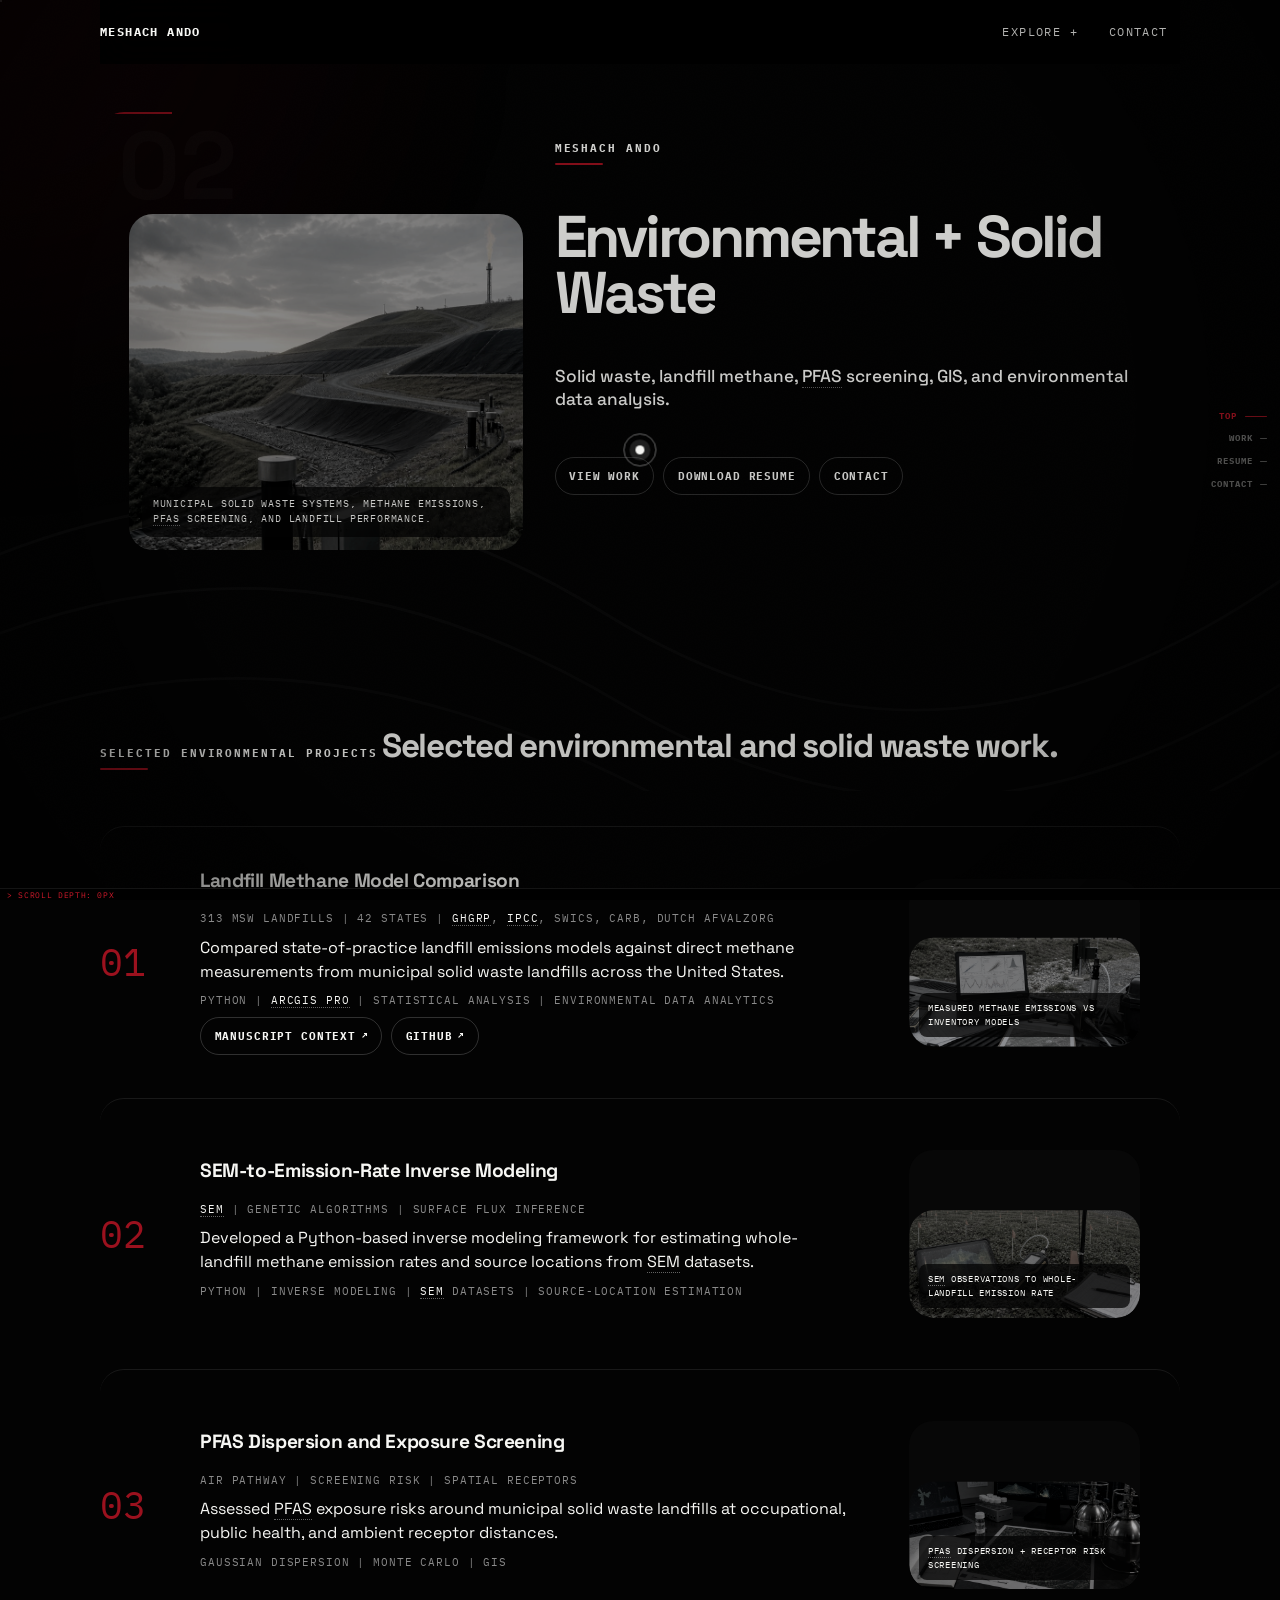
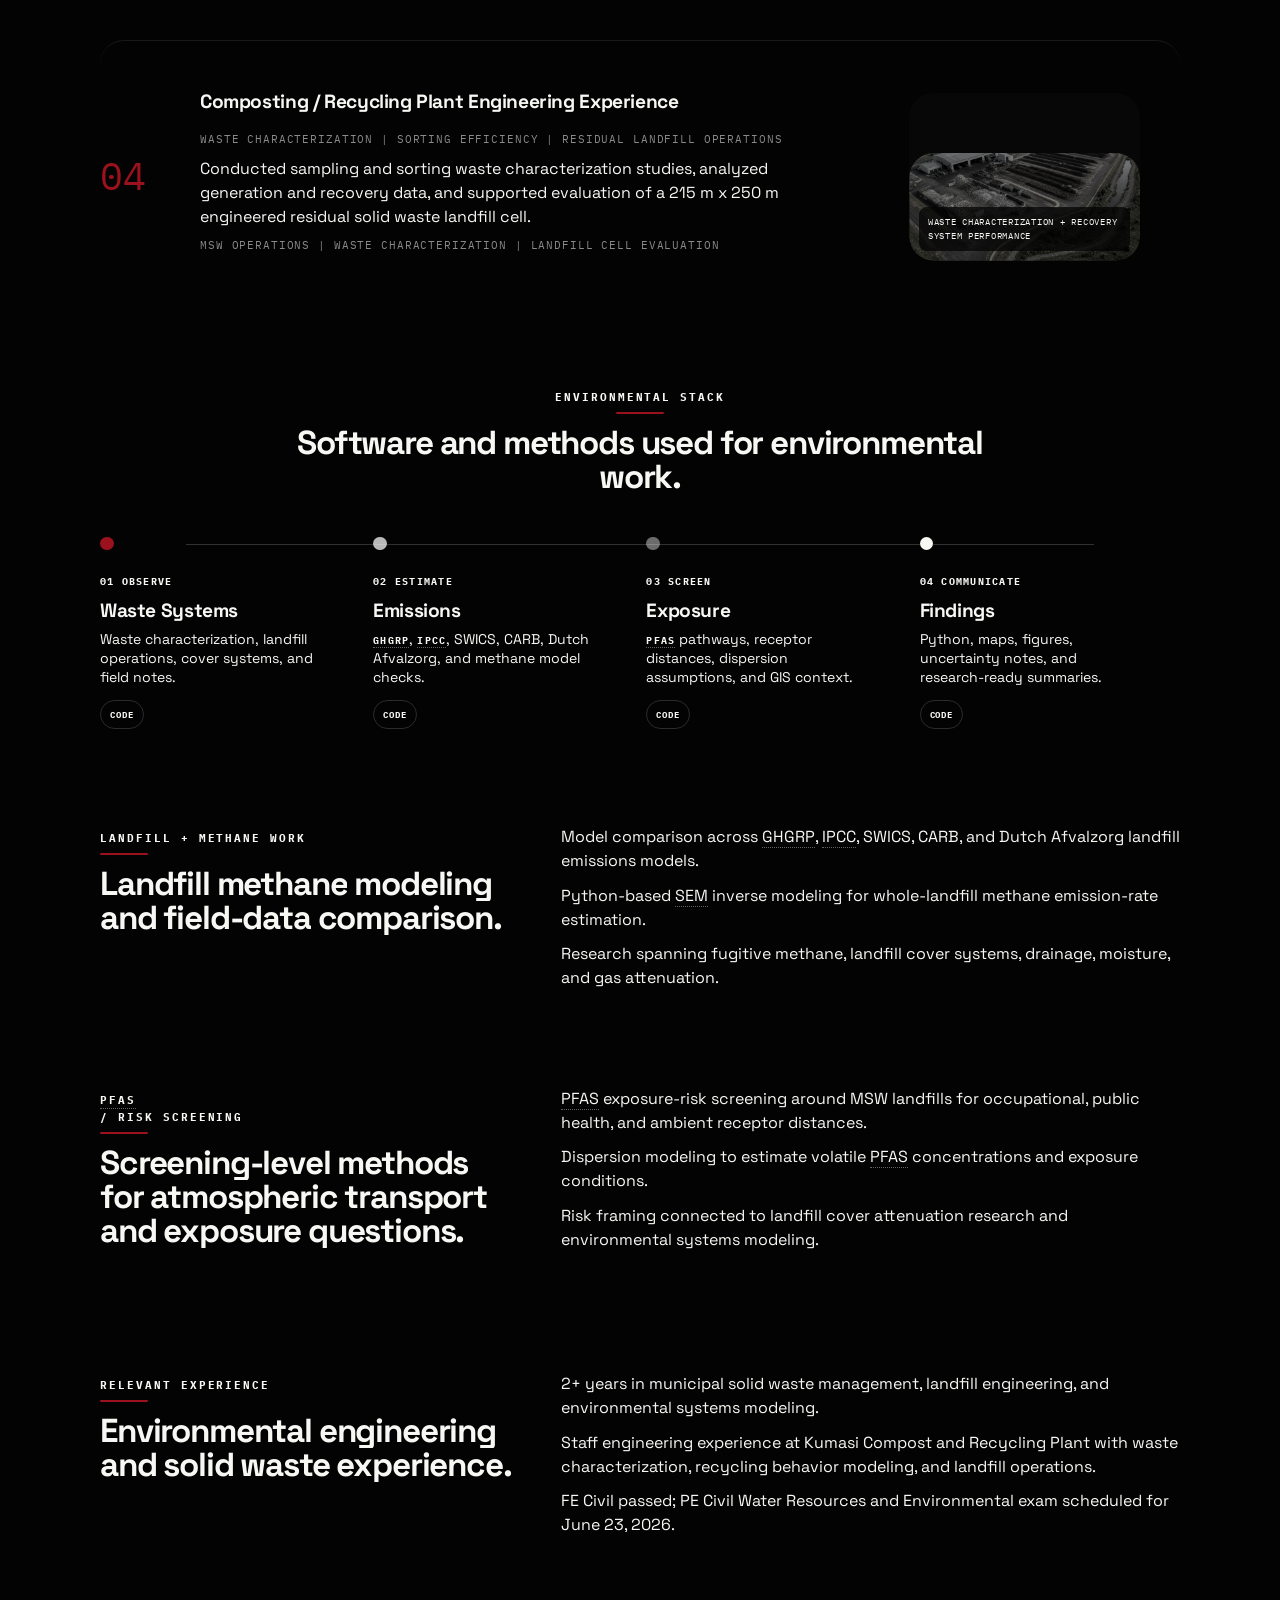
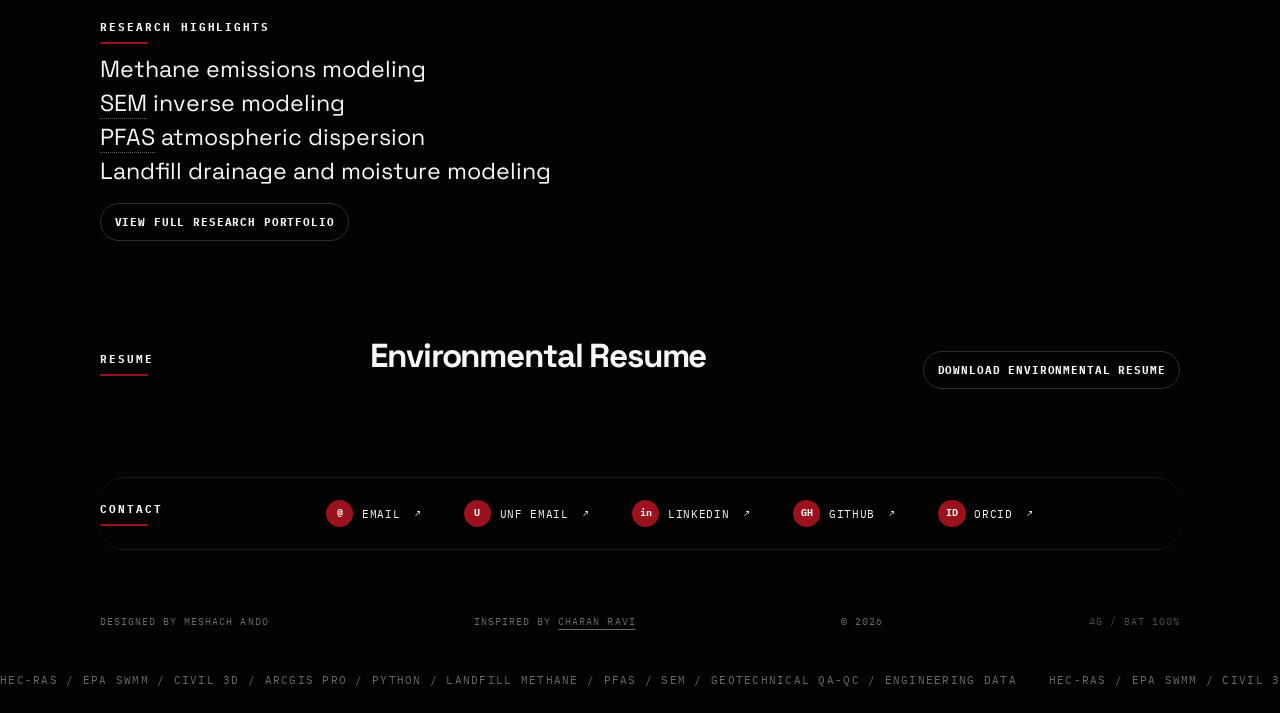
==== commit a15ea604: "Simplify gallery and expertise image cards" ====
--- a/environmental/index.html
+++ b/environmental/index.html
@@ -6,7 +6,7 @@
   <meta name="description" content="Environmental and solid waste portfolio for Meshach Ando.">
   <title>Environmental | Meshach Ando</title>
   <link rel="icon" href="../assets/icons/site-icon.svg" type="image/svg+xml">
-  <link rel="stylesheet" href="../assets/css/style.css?v=20260614s">
+  <link rel="stylesheet" href="../assets/css/style.css?v=20260614t">
 </head>
 <body class="page-environmental">
   <a class="skip-link" href="#main">Skip to content</a>
@@ -204,6 +204,6 @@
     </section>
   </main>
   <footer class="site-footer"><span>Designed by Meshach Ando</span><span>Inspired by <a href="https://charanravi.com/" rel="noopener">Charan Ravi</a></span><span>&copy; <span id="year">2026</span></span></footer>
-  <script src="../assets/js/main.js?v=20260614s"></script>
+  <script src="../assets/js/main.js?v=20260614t"></script>
 </body>
 </html>
--- a/assets/css/style.css
+++ b/assets/css/style.css
@@ -1090,12 +1090,7 @@
   color: var(--white);
   border-radius: var(--radius);
   isolation: isolate;
-  background:
-    linear-gradient(135deg, rgba(255, 255, 255, 0.1), transparent 34%),
-    rgba(255, 255, 255, 0.035);
-  outline: 1px solid rgba(255, 255, 255, 0.1);
-  backdrop-filter: blur(14px) saturate(122%);
-  -webkit-backdrop-filter: blur(14px) saturate(122%);
+  background: #050505;
 }
 
 .path-card::before,
@@ -1141,12 +1136,12 @@
   width: 100%;
   height: 100%;
   object-fit: cover;
-  filter: grayscale(0.72) brightness(0.58) contrast(1.06);
+  filter: grayscale(0.78) brightness(0.62) contrast(1.06);
   transition: filter 160ms ease, transform 220ms ease;
 }
 
 .path-card:hover img {
-  filter: grayscale(0.42) brightness(0.68) contrast(1.07);
+  filter: grayscale(0.55) brightness(0.72) contrast(1.07);
   transform: scale(1.02);
 }
 
@@ -1157,10 +1152,7 @@
   z-index: 0;
   background:
     linear-gradient(90deg, rgba(174, 16, 28, 0.64) 0 2px, transparent 2px),
-    radial-gradient(circle at 18% 10%, rgba(255, 255, 255, 0.16), transparent 30%),
-    linear-gradient(180deg, rgba(0, 0, 0, 0.08), rgba(0, 0, 0, 0.7) 82%);
-  backdrop-filter: blur(1.5px);
-  -webkit-backdrop-filter: blur(1.5px);
+    linear-gradient(180deg, rgba(0, 0, 0, 0.02), rgba(0, 0, 0, 0.72) 84%);
 }
 
 .path-card span,
@@ -1441,10 +1433,7 @@
   overflow: hidden;
   border-radius: var(--radius);
   isolation: isolate;
-  background: rgba(255, 255, 255, 0.035);
-  outline: 1px solid rgba(255, 255, 255, 0.08);
-  backdrop-filter: blur(14px) saturate(112%);
-  -webkit-backdrop-filter: blur(14px) saturate(112%);
+  background: #050505;
 }
 
 .gallery-grid img {
@@ -1452,13 +1441,13 @@
   height: 100%;
   min-height: 13rem;
   object-fit: cover;
-  filter: grayscale(0.58) brightness(0.72) contrast(1.08);
+  filter: grayscale(0.72) brightness(0.72) contrast(1.08);
   clip-path: inset(var(--image-mask, 0%) 0 0 0 round var(--radius));
   transition: filter 160ms ease, transform 220ms ease;
 }
 
 .gallery-grid figure:hover img {
-  filter: grayscale(0.28) brightness(0.82) contrast(1.08);
+  filter: grayscale(0.55) brightness(0.82) contrast(1.08);
   transform: scale(1.025);
 }
 
@@ -1467,18 +1456,12 @@
   position: absolute;
   inset: 0;
   z-index: 0;
-  background:
-    linear-gradient(180deg, transparent 38%, rgba(0, 0, 0, 0.48)),
-    radial-gradient(circle at 80% 10%, rgba(255, 255, 255, 0.12), transparent 22%);
-  backdrop-filter: blur(1px);
-  -webkit-backdrop-filter: blur(1px);
+  background: linear-gradient(180deg, transparent 46%, rgba(0, 0, 0, 0.66));
   pointer-events: none;
 }
 
 .gallery-grid figure:hover::after {
-  background:
-    linear-gradient(180deg, transparent 38%, rgba(0, 0, 0, 0.46)),
-    radial-gradient(circle at 80% 10%, rgba(174, 16, 28, 0.18), transparent 24%);
+  background: linear-gradient(180deg, transparent 46%, rgba(0, 0, 0, 0.58));
 }
 
 .gallery-grid figcaption {
@@ -1488,10 +1471,9 @@
   z-index: 1;
   border-radius: 999px;
   padding: 0.42rem 0.62rem;
-  background: rgba(255, 255, 255, 0.1);
-  color: var(--white);
-  backdrop-filter: blur(18px) saturate(130%);
-  -webkit-backdrop-filter: blur(18px) saturate(130%);
+  background: rgba(0, 0, 0, 0.72);
+  color: var(--white);
+  border-left: 2px solid var(--red);
   font-family: var(--mono);
   font-size: 0.62rem;
   font-weight: 800;
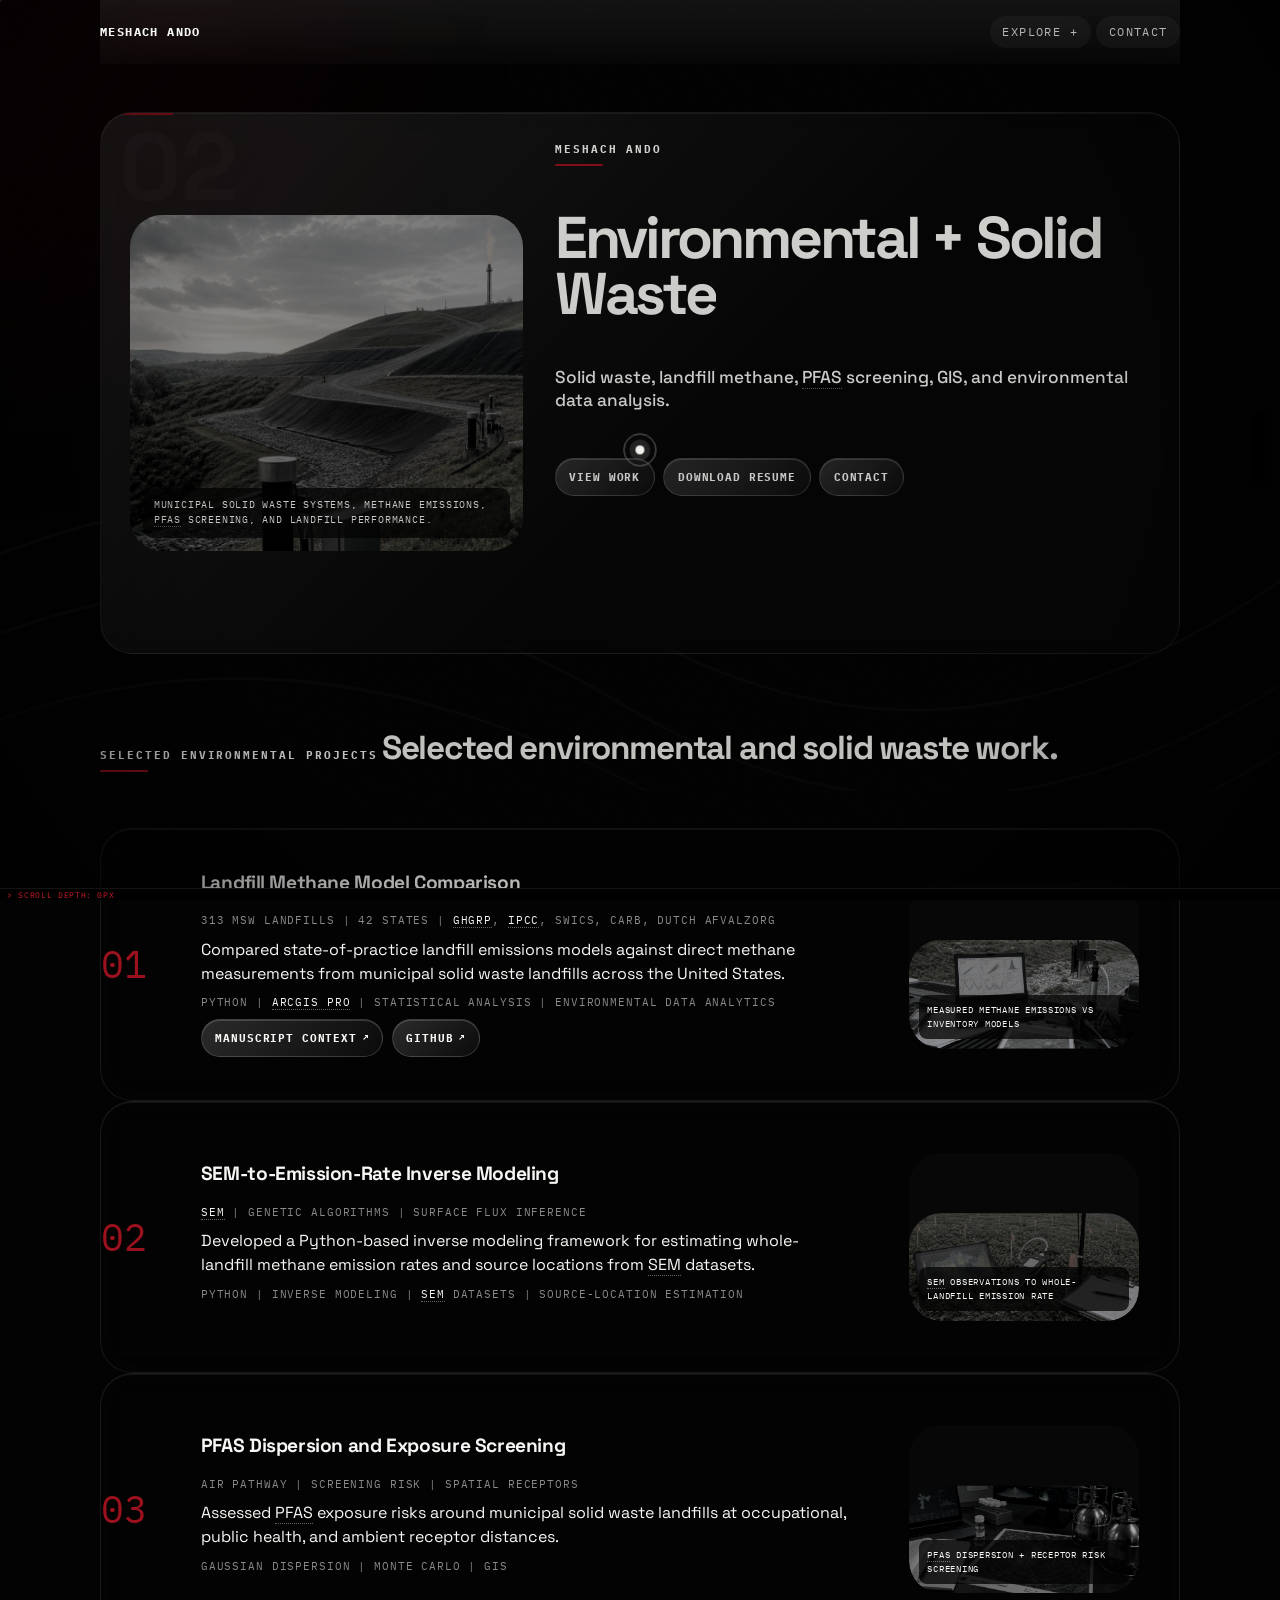
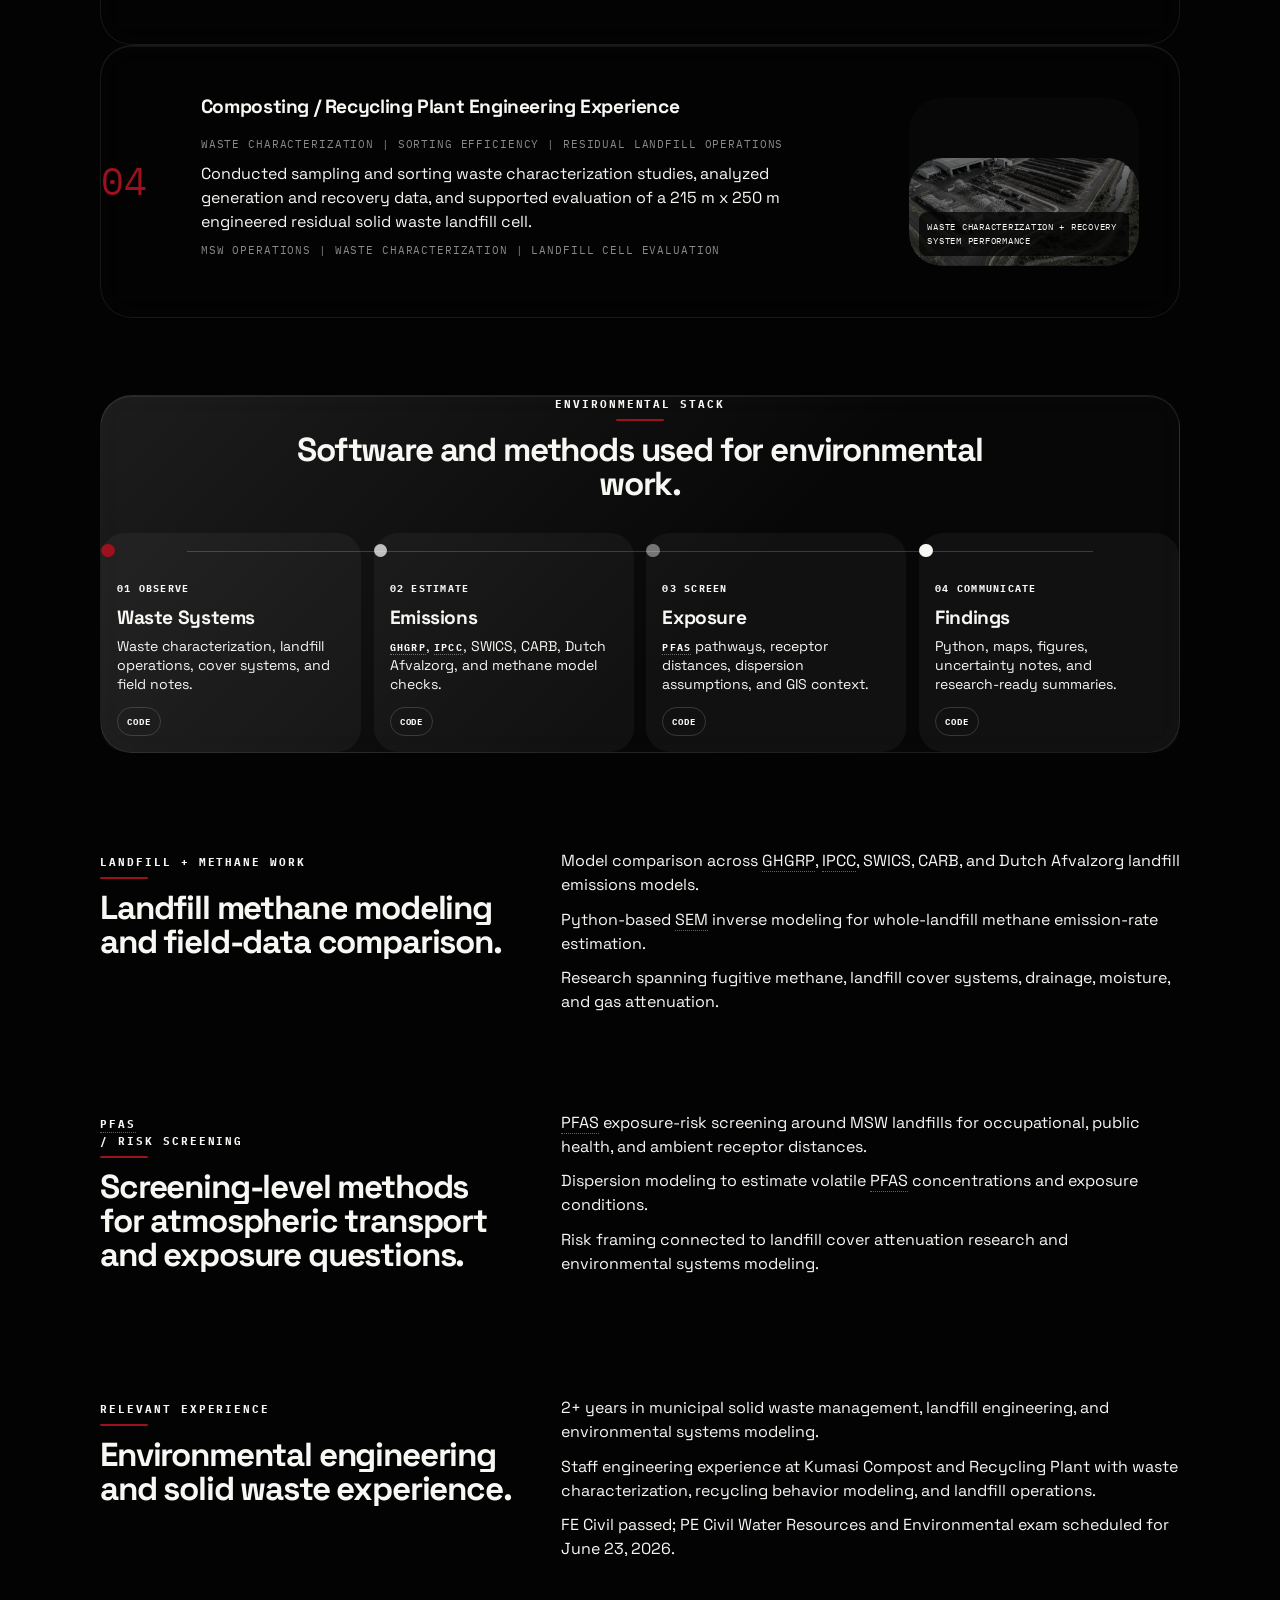
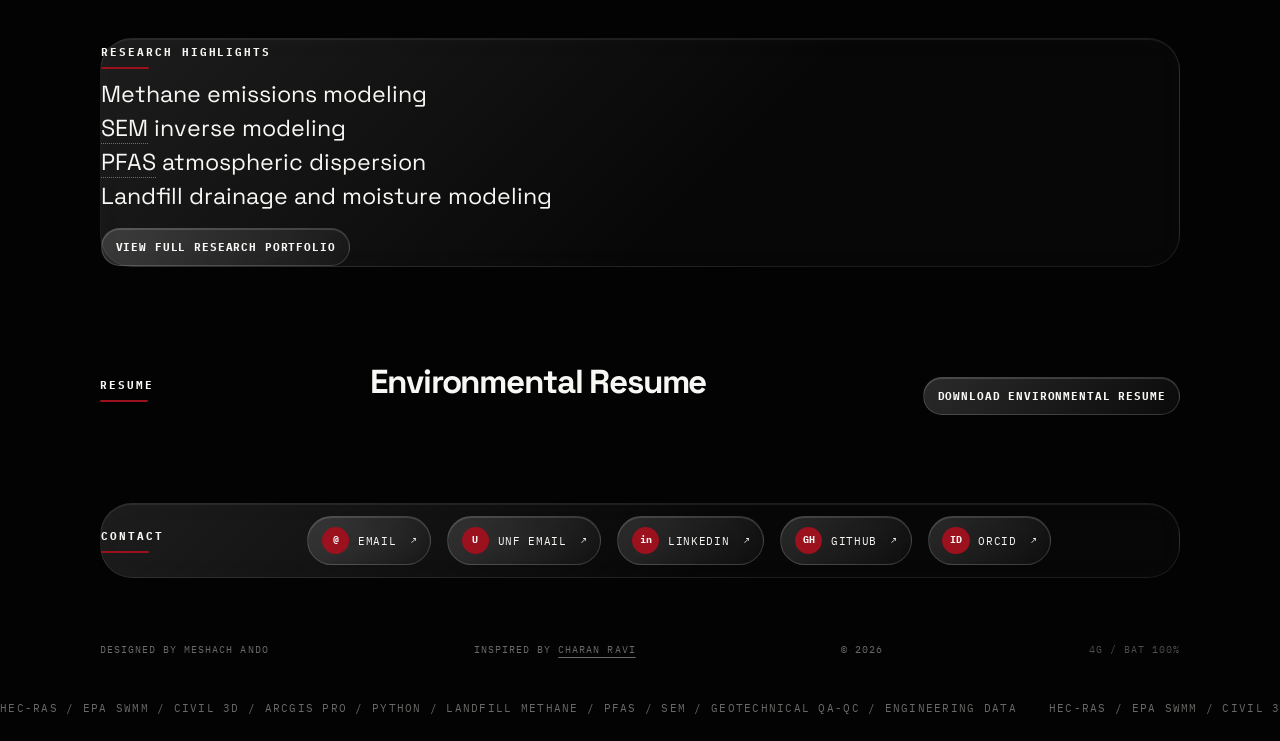
==== commit b932da3b: "Polish glass UI and navigation behavior" ====
--- a/environmental/index.html
+++ b/environmental/index.html
@@ -6,7 +6,7 @@
   <meta name="description" content="Environmental and solid waste portfolio for Meshach Ando.">
   <title>Environmental | Meshach Ando</title>
   <link rel="icon" href="../assets/icons/site-icon.svg" type="image/svg+xml">
-  <link rel="stylesheet" href="../assets/css/style.css?v=20260614t">
+  <link rel="stylesheet" href="../assets/css/style.css?v=20260614x">
 </head>
 <body class="page-environmental">
   <a class="skip-link" href="#main">Skip to content</a>
@@ -204,6 +204,6 @@
     </section>
   </main>
   <footer class="site-footer"><span>Designed by Meshach Ando</span><span>Inspired by <a href="https://charanravi.com/" rel="noopener">Charan Ravi</a></span><span>&copy; <span id="year">2026</span></span></footer>
-  <script src="../assets/js/main.js?v=20260614t"></script>
+  <script src="../assets/js/main.js?v=20260614x"></script>
 </body>
 </html>
--- a/assets/css/style.css
+++ b/assets/css/style.css
@@ -11,7 +11,10 @@
   --line: rgba(255, 255, 255, 0.09);
   --red: #9b111e;
   --red-bright: #d1192a;
-  --radius: 24px;
+  --radius: 32px;
+  --glass: rgba(255, 255, 255, 0.075);
+  --glass-strong: rgba(255, 255, 255, 0.11);
+  --glass-line: rgba(255, 255, 255, 0.16);
   --font: "Space Grotesk", "Helvetica Neue", "Segoe UI", sans-serif;
   --mono: "IBM Plex Mono", "Cascadia Mono", "Consolas", monospace;
 }
@@ -178,8 +181,9 @@
   gap: 1.25rem;
   padding: 1rem 0;
   border-bottom: 0;
-  background: rgba(0, 0, 0, 0.86);
-  backdrop-filter: blur(16px);
+  background: linear-gradient(180deg, rgba(255, 255, 255, 0.075), rgba(255, 255, 255, 0.025));
+  backdrop-filter: blur(22px) saturate(150%);
+  -webkit-backdrop-filter: blur(22px) saturate(150%);
   color: var(--white);
   font-family: var(--mono);
   font-size: 0.72rem;
@@ -207,7 +211,7 @@
   border: 0;
   border-radius: 999px;
   padding: 0.45rem 0.78rem;
-  background: transparent;
+  background: rgba(255, 255, 255, 0.055);
   color: var(--white);
   cursor: pointer;
   opacity: 0.72;
@@ -380,14 +384,19 @@
 
 .side-toc {
   position: fixed;
-  right: 0.8rem;
+  right: 0.55rem;
   top: 50%;
   z-index: 70;
   display: grid;
-  gap: 0.42rem;
+  gap: 0.5rem;
   transform: translateY(-50%);
-  opacity: 0.62;
+  border-radius: 999px;
+  padding: 0.55rem 0.35rem;
+  background: rgba(0, 0, 0, 0.26);
+  opacity: 0.48;
   pointer-events: auto;
+  backdrop-filter: blur(10px);
+  -webkit-backdrop-filter: blur(10px);
   transition: opacity 140ms ease, transform 140ms ease;
 }
 
@@ -398,30 +407,34 @@
 
 .side-toc a {
   position: relative;
-  display: flex;
+  display: grid;
+  place-items: center;
   align-items: center;
-  justify-content: flex-end;
-  gap: 0.5rem;
-  min-height: 1rem;
-  color: var(--white);
-  font-family: var(--mono);
-  font-size: 0.54rem;
+  width: 0.52rem;
+  height: 0.52rem;
+  min-height: 0;
+  overflow: hidden;
+  border-radius: 50%;
+  color: var(--white);
+  font-family: var(--mono);
+  font-size: 0;
   font-weight: 800;
-  letter-spacing: 0.1em;
+  letter-spacing: 0;
+  text-indent: 2rem;
   text-transform: uppercase;
   transform-origin: right center;
-  opacity: 0.5;
+  opacity: 0.46;
   transition: color 140ms ease, opacity 140ms ease, transform 140ms ease;
 }
 
 .side-toc a::after {
   content: "";
   width: 0.42rem;
-  height: 1px;
-  border-radius: 999px;
+  height: 0.42rem;
+  border-radius: 50%;
   background: currentColor;
   opacity: 0.8;
-  transition: width 140ms ease, background 140ms ease;
+  transition: transform 140ms ease, background 140ms ease;
 }
 
 .side-toc a:hover,
@@ -434,8 +447,8 @@
 .side-toc a:hover::after,
 .side-toc a:focus-visible::after,
 .side-toc a.is-active::after {
-  width: 1.4rem;
   background: var(--red-bright);
+  transform: scale(1.55);
 }
 
 .menu-open .side-toc {
@@ -501,6 +514,7 @@
   pointer-events: none;
   transform: translate3d(-50%, -50%, 0);
   mix-blend-mode: difference;
+  transition: width 120ms ease, background 120ms ease, border-color 120ms ease;
 }
 
 .spring-cursor::before {
@@ -509,6 +523,7 @@
   inset: 0.38rem;
   border-radius: inherit;
   background: var(--white);
+  transition: inset 120ms ease, width 120ms ease, height 120ms ease, transform 120ms ease;
 }
 
 .spring-cursor::after {
@@ -517,6 +532,24 @@
   inset: -0.38rem;
   border: 1px solid rgba(255, 255, 255, 0.42);
   border-radius: inherit;
+}
+
+.spring-cursor.is-link {
+  width: 2.15rem;
+  background: transparent;
+}
+
+.spring-cursor.is-link::before {
+  inset: auto 0.32rem 0.36rem auto;
+  width: 0.72rem;
+  height: 2px;
+  border-radius: 999px;
+  transform: rotate(45deg);
+}
+
+.spring-cursor.is-link::after {
+  inset: 0.22rem;
+  border-width: 1.5px;
 }
 
 .focus-dimmer {
@@ -597,6 +630,25 @@
   background: transparent;
 }
 
+.frame,
+.stack-panel,
+.contact-panel,
+.research-strip,
+.project-block,
+.feature-panel,
+.status-strip,
+.proof-strip article,
+.news-list article,
+.resume-list a {
+  border: 1px solid rgba(255, 255, 255, 0.085);
+  background:
+    linear-gradient(135deg, rgba(255, 255, 255, 0.105), rgba(255, 255, 255, 0.018) 58%),
+    rgba(0, 0, 0, 0.24);
+  box-shadow: inset 0 1px 0 rgba(255, 255, 255, 0.075);
+  backdrop-filter: blur(18px) saturate(145%);
+  -webkit-backdrop-filter: blur(18px) saturate(145%);
+}
+
 .home-hero,
 .chapter-hero {
   position: relative;
@@ -797,6 +849,8 @@
   gap: 0.7rem;
   max-width: 760px;
   margin: clamp(1.5rem, 4vw, 2.7rem) auto 0;
+  border-radius: 999px;
+  padding: 0.72rem 1rem;
   text-align: center;
 }
 
@@ -826,8 +880,8 @@
   gap: 0.35rem;
   min-height: 7rem;
   align-content: end;
-  padding-bottom: 0.65rem;
-  border-bottom: 1px solid var(--line);
+  border-radius: var(--radius);
+  padding: 0.95rem 1rem;
 }
 
 .proof-strip span {
@@ -974,18 +1028,23 @@
   align-items: center;
   justify-content: center;
   min-height: 2.3rem;
-  border: 1px solid rgba(255, 255, 255, 0.18);
+  border: 1px solid var(--glass-line);
   border-radius: 999px;
   padding: 0.62rem 0.85rem;
-  background: transparent;
-  color: var(--white);
+  background:
+    linear-gradient(135deg, rgba(255, 255, 255, 0.16), rgba(255, 255, 255, 0.035)),
+    rgba(0, 0, 0, 0.2);
+  color: var(--white);
+  box-shadow: inset 0 1px 0 rgba(255, 255, 255, 0.16);
+  backdrop-filter: blur(20px) saturate(155%);
+  -webkit-backdrop-filter: blur(20px) saturate(155%);
   font-family: var(--mono);
   font-size: 0.67rem;
   font-weight: 700;
   letter-spacing: 0.08em;
   text-transform: uppercase;
   cursor: pointer;
-  transition: border-color 160ms ease, background 160ms ease, color 160ms ease, transform 160ms ease;
+  transition: border-color 120ms ease, background 120ms ease, color 120ms ease, transform 120ms ease;
 }
 
 .hold-copy::before,
@@ -1187,9 +1246,8 @@
   gap: clamp(1rem, 3vw, 2rem);
   align-items: end;
   margin-top: clamp(2.8rem, 6vw, 5rem);
-  padding: clamp(1.25rem, 3vw, 2rem) 0;
-  border-top: 1px solid var(--line);
-  border-bottom: 1px solid var(--line);
+  border-radius: var(--radius);
+  padding: clamp(1.25rem, 3vw, 2rem);
 }
 
 .feature-panel h2,
@@ -1237,7 +1295,9 @@
   display: grid;
   align-content: start;
   min-height: 12rem;
-  padding: 3rem 0 0;
+  border-radius: calc(var(--radius) - 8px);
+  padding: 3rem 1rem 1rem;
+  background: rgba(255, 255, 255, 0.045);
 }
 
 .stack-node::before {
@@ -1493,13 +1553,12 @@
 .news-list article {
   display: grid;
   gap: 0.35rem;
-  padding-bottom: 1rem;
-  border-bottom: 1px solid var(--line);
+  border-radius: calc(var(--radius) - 6px);
+  padding: 1rem;
 }
 
 .news-list article:last-child {
-  border-bottom: 0;
-  padding-bottom: 0;
+  border-bottom: 1px solid rgba(255, 255, 255, 0.085);
 }
 
 .news-more {
@@ -1679,16 +1738,21 @@
   position: relative;
   display: grid;
   grid-template-columns: auto 1fr auto;
+  grid-template-areas:
+    "icon title action"
+    "icon desc action";
   align-items: center;
-  gap: 1rem;
-  border: 1px solid var(--line);
-  border-radius: var(--radius);
+  column-gap: 1rem;
+  row-gap: 0.18rem;
+  border: 1px solid rgba(255, 255, 255, 0.1);
+  border-radius: 999px;
   padding: 0.85rem 1rem;
   transition: border-color 140ms ease, background 140ms ease, transform 140ms ease;
 }
 
 .resume-list a::before {
   content: "PDF";
+  grid-area: icon;
   display: inline-grid;
   place-items: center;
   width: 2.6rem;
@@ -1703,19 +1767,29 @@
 }
 
 .resume-list span {
+  grid-area: title;
+  min-width: 0;
   color: var(--white);
   font-weight: 760;
+  white-space: nowrap;
+  overflow: hidden;
+  text-overflow: ellipsis;
 }
 
 .resume-list em {
+  grid-area: desc;
+  min-width: 0;
   color: var(--white);
   font-style: normal;
   opacity: 0.74;
-  text-align: right;
+  text-align: left;
+  line-height: 1.35;
+  overflow-wrap: anywhere;
 }
 
 .resume-list a::after {
   content: "Open \2197";
+  grid-area: action;
   color: var(--white);
   font-family: var(--mono);
   font-size: 0.62rem;
@@ -1754,6 +1828,55 @@
   flex-wrap: wrap;
   justify-content: center;
   gap: 0.6rem;
+}
+
+.availability-arrow {
+  display: inline-flex;
+  align-items: center;
+  gap: 0.65rem;
+  border: 1px solid var(--glass-line);
+  border-radius: 999px;
+  padding: 0.8rem 1rem;
+  background:
+    linear-gradient(135deg, rgba(255, 255, 255, 0.16), rgba(255, 255, 255, 0.035)),
+    rgba(0, 0, 0, 0.2);
+  color: var(--white);
+  box-shadow: inset 0 1px 0 rgba(255, 255, 255, 0.16);
+  backdrop-filter: blur(20px) saturate(155%);
+  -webkit-backdrop-filter: blur(20px) saturate(155%);
+  font-family: var(--mono);
+  font-size: 0.72rem;
+  font-weight: 800;
+  letter-spacing: 0.1em;
+  text-transform: uppercase;
+  transition: background 120ms ease, transform 120ms ease;
+}
+
+.availability-arrow span {
+  display: inline-block;
+  color: var(--red-bright);
+  animation: arrowNudge 820ms ease-in-out infinite;
+}
+
+.availability-arrow:hover,
+.availability-arrow:focus-visible {
+  background: var(--red);
+  transform: translateY(-1px);
+}
+
+.availability-arrow:hover span,
+.availability-arrow:focus-visible span {
+  color: var(--white);
+}
+
+@keyframes arrowNudge {
+  0%, 100% {
+    transform: translateX(0);
+  }
+
+  50% {
+    transform: translateX(0.32rem);
+  }
 }
 
 .copy-feedback {
@@ -1875,9 +1998,17 @@
   display: inline-flex;
   align-items: center;
   gap: 0.55rem;
+  border: 1px solid var(--glass-line);
   border-radius: 999px;
   padding: 0.62rem 0.86rem;
-  color: var(--white);
+  background:
+    linear-gradient(135deg, rgba(255, 255, 255, 0.14), rgba(255, 255, 255, 0.032)),
+    rgba(0, 0, 0, 0.18);
+  color: var(--white);
+  box-shadow: inset 0 1px 0 rgba(255, 255, 255, 0.14);
+  backdrop-filter: blur(18px) saturate(150%);
+  -webkit-backdrop-filter: blur(18px) saturate(150%);
+  transition: border-color 120ms ease, background 120ms ease, color 120ms ease, transform 120ms ease;
 }
 
 .contact-link::after,
@@ -1904,8 +2035,10 @@
 }
 
 .contact-link:hover {
+  border-color: var(--red);
   background: var(--red);
   color: var(--white);
+  transform: translateY(-1px);
 }
 
 .contact-link:hover span {
@@ -1961,38 +2094,6 @@
   opacity: 1;
   pointer-events: auto;
   transform: none;
-}
-
-.page-curtain {
-  position: fixed;
-  inset: 0;
-  z-index: 98;
-  display: none;
-  grid-template-rows: repeat(3, 1fr);
-  pointer-events: none;
-}
-
-.page-curtain span {
-  display: block;
-  background: #000;
-  transform: translateX(-101%);
-}
-
-.page-curtain.is-active span {
-  transform: translateX(0);
-  transition: transform 260ms cubic-bezier(0.76, 0, 0.24, 1);
-}
-
-.page-curtain.is-active {
-  display: grid;
-}
-
-.page-curtain span:nth-child(2) {
-  transition-delay: 45ms;
-}
-
-.page-curtain span:nth-child(3) {
-  transition-delay: 90ms;
 }
 
 .cursor-preview {
@@ -2076,30 +2177,6 @@
   }
 }
 
-.edge-back {
-  position: fixed;
-  left: 0.8rem;
-  top: var(--edge-back-y, 50%);
-  z-index: 15;
-  writing-mode: vertical-rl;
-  transform: translateY(-50%) rotate(180deg);
-  border-radius: 999px;
-  padding: 0.8rem 0.45rem;
-  color: var(--white);
-  font-family: var(--mono);
-  font-size: 0.68rem;
-  font-weight: 800;
-  letter-spacing: 0.1em;
-  opacity: 0.62;
-  text-transform: uppercase;
-}
-
-.edge-back:hover {
-  background: var(--red);
-  color: var(--white);
-  opacity: 1;
-}
-
 .matrix-mode {
   --white: #a8ff60;
   --muted: #a8ff60;
@@ -2363,7 +2440,7 @@
     min-height: 0;
     overflow: hidden;
     border-radius: 50%;
-    background: currentColor;
+    background: transparent;
     color: var(--white);
     text-indent: 2rem;
   }
@@ -2473,6 +2550,7 @@
 
   main {
     padding-top: 1rem;
+    padding-bottom: 3.5rem;
   }
 
   .home-intro {
@@ -2584,12 +2662,22 @@
 
   .resume-list a {
     grid-template-columns: auto minmax(0, 1fr);
+    grid-template-areas:
+      "icon title"
+      "icon desc"
+      "icon action";
     gap: 0.75rem;
-    padding: 0.78rem;
+    row-gap: 0.2rem;
+    padding: 0.85rem;
+    border-radius: 2rem;
+  }
+
+  .resume-list span {
+    font-size: 0.86rem;
   }
 
   .resume-list a::after {
-    grid-column: 2;
+    grid-area: action;
     justify-self: start;
   }
 
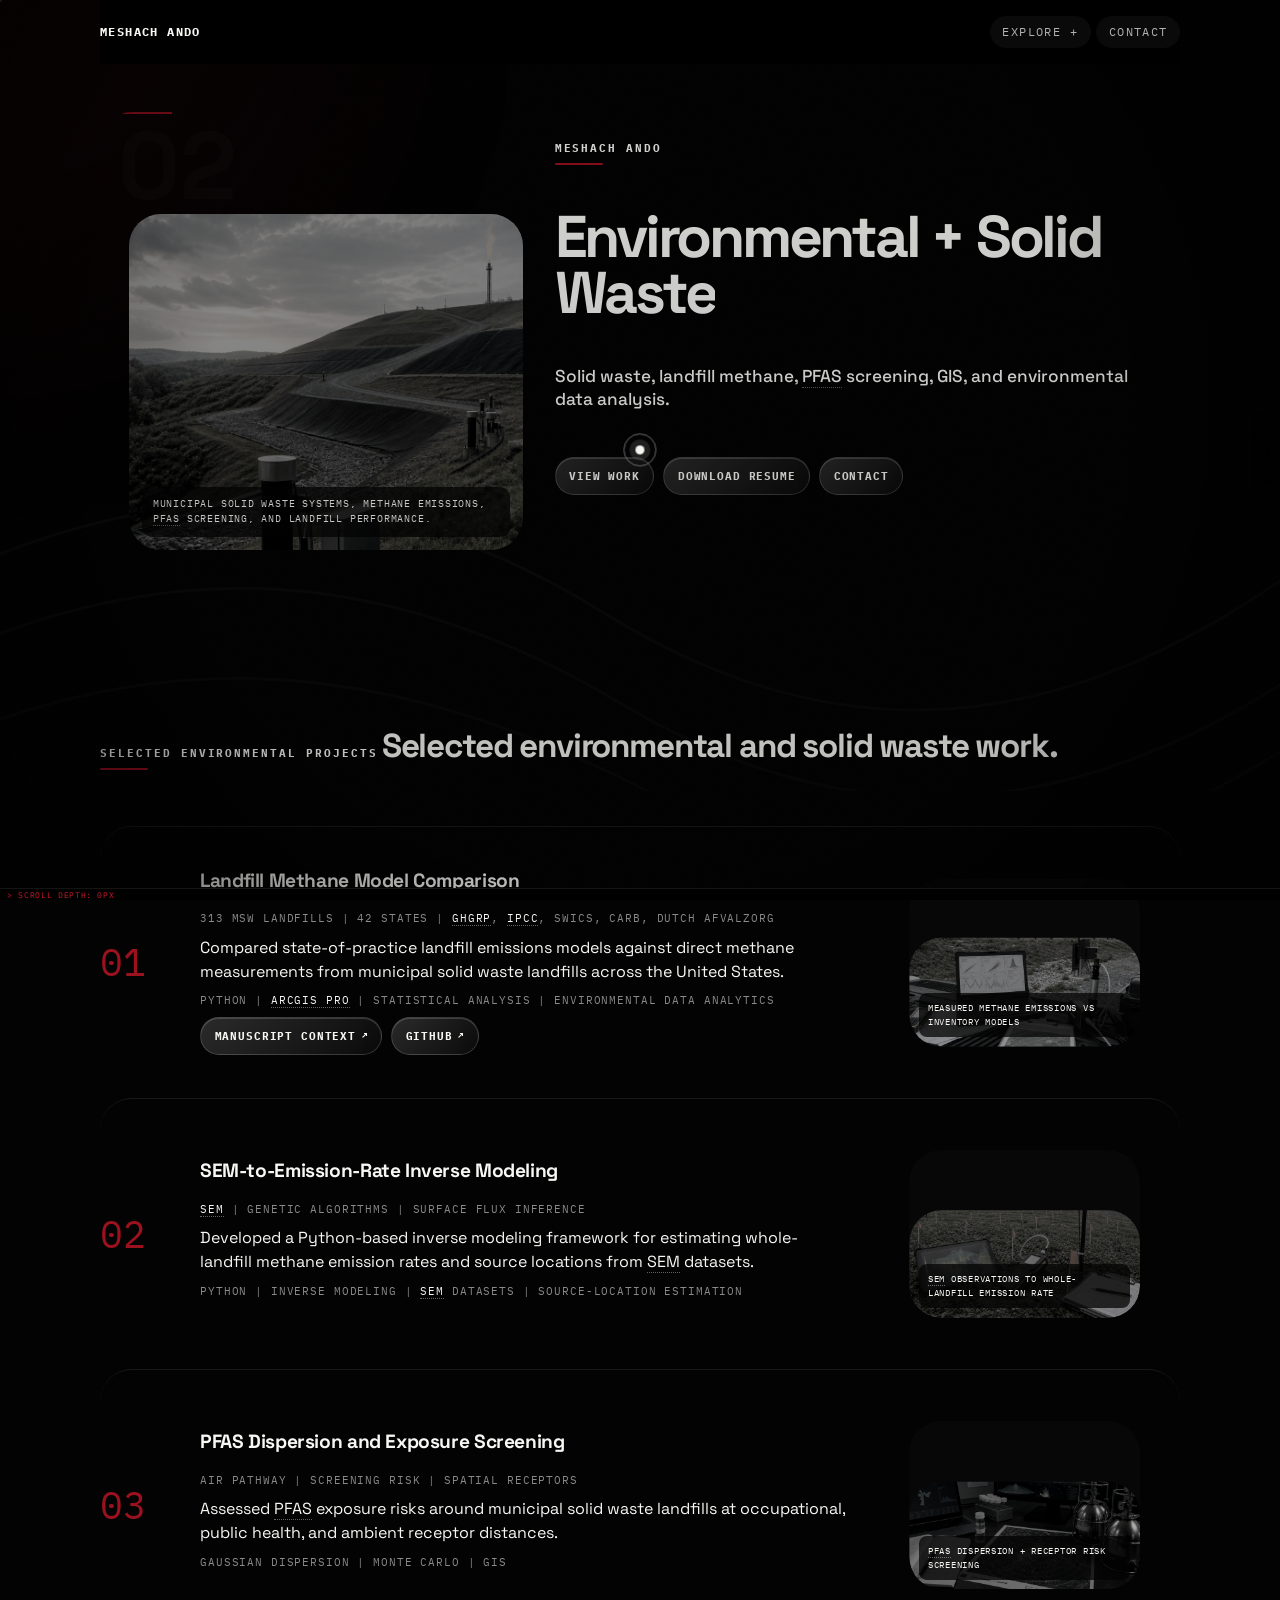
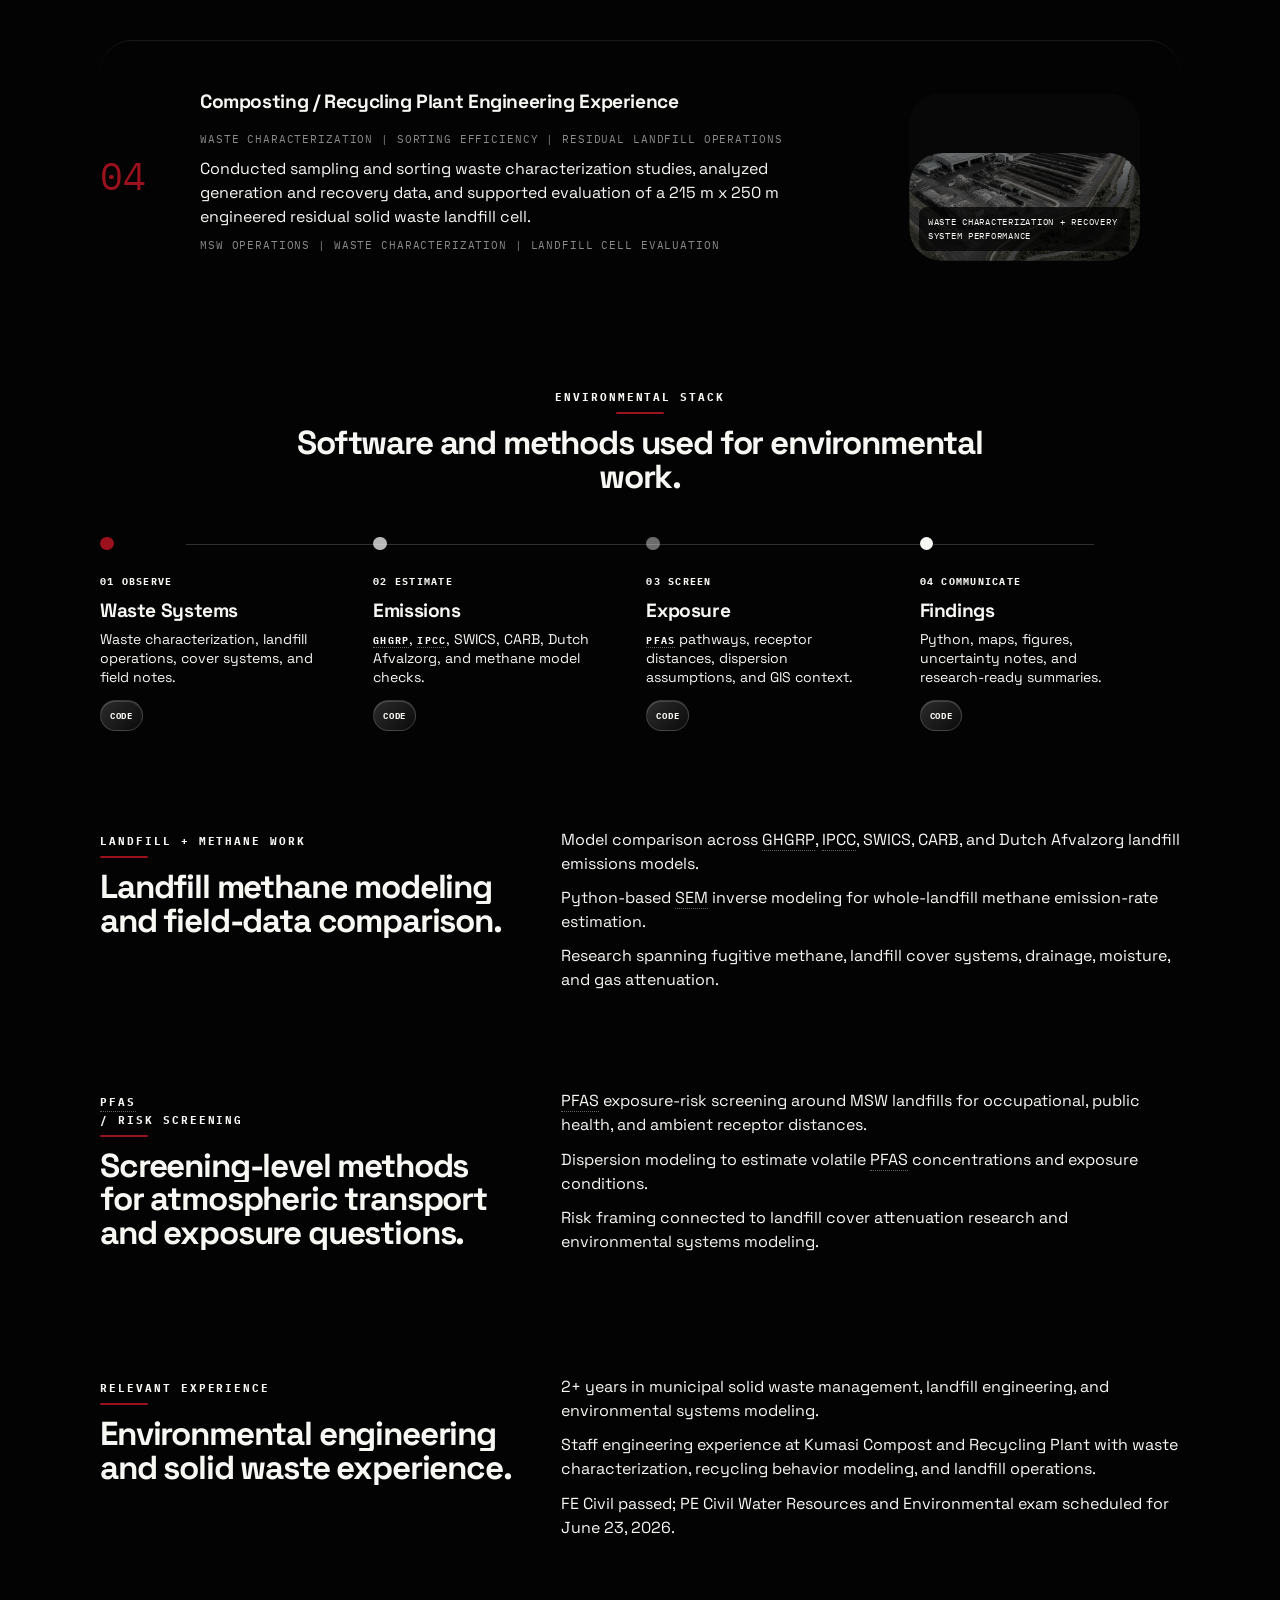
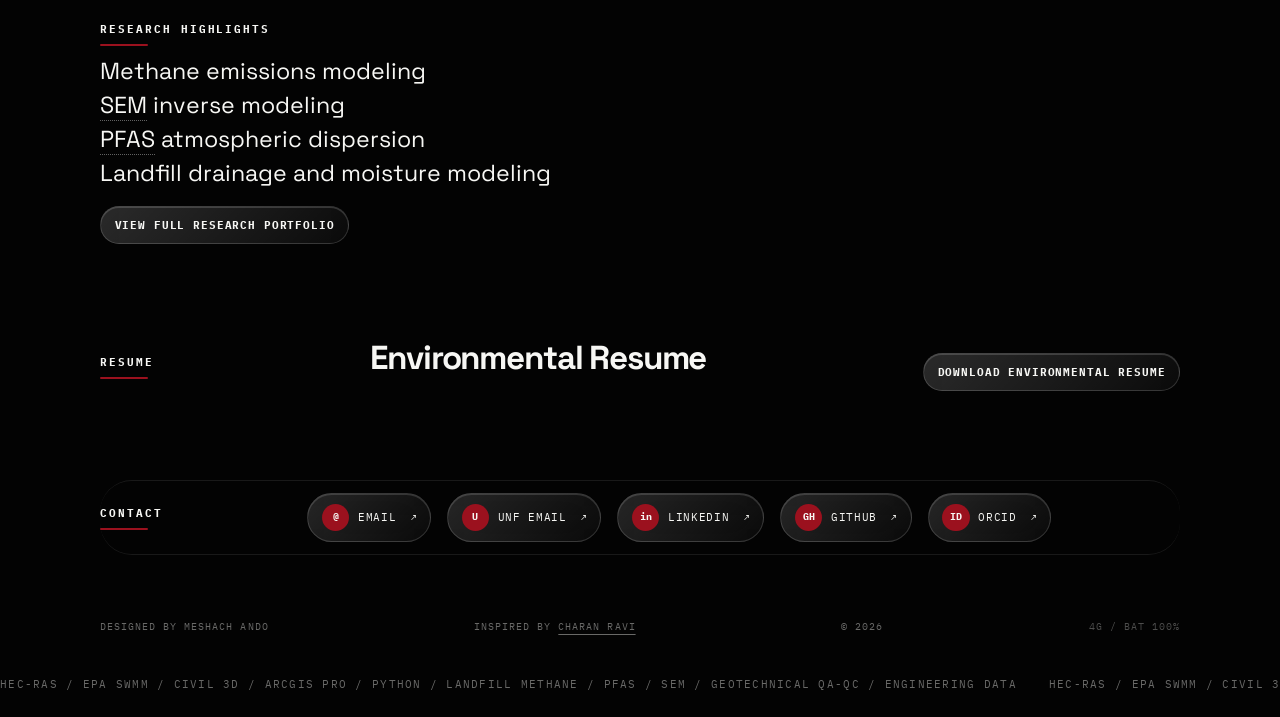
==== commit bc92af56: "Limit glass blur to interactive controls" ====
--- a/environmental/index.html
+++ b/environmental/index.html
@@ -6,7 +6,7 @@
   <meta name="description" content="Environmental and solid waste portfolio for Meshach Ando.">
   <title>Environmental | Meshach Ando</title>
   <link rel="icon" href="../assets/icons/site-icon.svg" type="image/svg+xml">
-  <link rel="stylesheet" href="../assets/css/style.css?v=20260614x">
+  <link rel="stylesheet" href="../assets/css/style.css?v=20260614y">
 </head>
 <body class="page-environmental">
   <a class="skip-link" href="#main">Skip to content</a>
@@ -204,6 +204,6 @@
     </section>
   </main>
   <footer class="site-footer"><span>Designed by Meshach Ando</span><span>Inspired by <a href="https://charanravi.com/" rel="noopener">Charan Ravi</a></span><span>&copy; <span id="year">2026</span></span></footer>
-  <script src="../assets/js/main.js?v=20260614x"></script>
+  <script src="../assets/js/main.js?v=20260614y"></script>
 </body>
 </html>
--- a/assets/css/style.css
+++ b/assets/css/style.css
@@ -181,9 +181,7 @@
   gap: 1.25rem;
   padding: 1rem 0;
   border-bottom: 0;
-  background: linear-gradient(180deg, rgba(255, 255, 255, 0.075), rgba(255, 255, 255, 0.025));
-  backdrop-filter: blur(22px) saturate(150%);
-  -webkit-backdrop-filter: blur(22px) saturate(150%);
+  background: rgba(0, 0, 0, 0.86);
   color: var(--white);
   font-family: var(--mono);
   font-size: 0.72rem;
@@ -392,11 +390,9 @@
   transform: translateY(-50%);
   border-radius: 999px;
   padding: 0.55rem 0.35rem;
-  background: rgba(0, 0, 0, 0.26);
+  background: rgba(0, 0, 0, 0.18);
   opacity: 0.48;
   pointer-events: auto;
-  backdrop-filter: blur(10px);
-  -webkit-backdrop-filter: blur(10px);
   transition: opacity 140ms ease, transform 140ms ease;
 }
 
@@ -630,25 +626,6 @@
   background: transparent;
 }
 
-.frame,
-.stack-panel,
-.contact-panel,
-.research-strip,
-.project-block,
-.feature-panel,
-.status-strip,
-.proof-strip article,
-.news-list article,
-.resume-list a {
-  border: 1px solid rgba(255, 255, 255, 0.085);
-  background:
-    linear-gradient(135deg, rgba(255, 255, 255, 0.105), rgba(255, 255, 255, 0.018) 58%),
-    rgba(0, 0, 0, 0.24);
-  box-shadow: inset 0 1px 0 rgba(255, 255, 255, 0.075);
-  backdrop-filter: blur(18px) saturate(145%);
-  -webkit-backdrop-filter: blur(18px) saturate(145%);
-}
-
 .home-hero,
 .chapter-hero {
   position: relative;
@@ -849,8 +826,6 @@
   gap: 0.7rem;
   max-width: 760px;
   margin: clamp(1.5rem, 4vw, 2.7rem) auto 0;
-  border-radius: 999px;
-  padding: 0.72rem 1rem;
   text-align: center;
 }
 
@@ -880,8 +855,8 @@
   gap: 0.35rem;
   min-height: 7rem;
   align-content: end;
-  border-radius: var(--radius);
-  padding: 0.95rem 1rem;
+  padding-bottom: 0.65rem;
+  border-bottom: 1px solid var(--line);
 }
 
 .proof-strip span {
@@ -1021,7 +996,9 @@
 }
 
 .button,
-.text-link {
+.text-link,
+.code-toggle,
+.news-more summary {
   position: relative;
   overflow: hidden;
   display: inline-flex;
@@ -1069,7 +1046,11 @@
 }
 
 .button:hover,
-.text-link:hover {
+.text-link:hover,
+.code-toggle:hover,
+.code-toggle:focus-visible,
+.news-more summary:hover,
+.news-more summary:focus-visible {
   border-color: var(--red);
   background: var(--red);
   color: var(--white);
@@ -1246,8 +1227,9 @@
   gap: clamp(1rem, 3vw, 2rem);
   align-items: end;
   margin-top: clamp(2.8rem, 6vw, 5rem);
-  border-radius: var(--radius);
-  padding: clamp(1.25rem, 3vw, 2rem);
+  padding: clamp(1.25rem, 3vw, 2rem) 0;
+  border-top: 1px solid var(--line);
+  border-bottom: 1px solid var(--line);
 }
 
 .feature-panel h2,
@@ -1295,9 +1277,8 @@
   display: grid;
   align-content: start;
   min-height: 12rem;
-  border-radius: calc(var(--radius) - 8px);
-  padding: 3rem 1rem 1rem;
-  background: rgba(255, 255, 255, 0.045);
+  padding: 3rem 0 0;
+  background: transparent;
 }
 
 .stack-node::before {
@@ -1348,22 +1329,10 @@
 .code-toggle {
   width: fit-content;
   margin-top: 0.85rem;
-  border: 1px solid rgba(255, 255, 255, 0.16);
-  border-radius: 999px;
+  min-height: 1.9rem;
   padding: 0.38rem 0.56rem;
-  background: transparent;
-  color: var(--white);
-  font-family: var(--mono);
   font-size: 0.58rem;
   font-weight: 800;
-  letter-spacing: 0.1em;
-  text-transform: uppercase;
-}
-
-.code-toggle:hover,
-.code-toggle:focus-visible {
-  border-color: var(--red);
-  background: var(--red);
 }
 
 .stack-node pre {
@@ -1553,12 +1522,13 @@
 .news-list article {
   display: grid;
   gap: 0.35rem;
-  border-radius: calc(var(--radius) - 6px);
-  padding: 1rem;
+  padding-bottom: 1rem;
+  border-bottom: 1px solid var(--line);
 }
 
 .news-list article:last-child {
-  border-bottom: 1px solid rgba(255, 255, 255, 0.085);
+  border-bottom: 0;
+  padding-bottom: 0;
 }
 
 .news-more {
@@ -1568,17 +1538,10 @@
 
 .news-more summary {
   width: fit-content;
-  border: 1px solid rgba(255, 255, 255, 0.18);
-  border-radius: 999px;
   padding: 0.58rem 0.78rem;
-  color: var(--white);
-  cursor: pointer;
-  font-family: var(--mono);
   font-size: 0.65rem;
   font-weight: 800;
-  letter-spacing: 0.1em;
   list-style: none;
-  text-transform: uppercase;
 }
 
 .news-more summary::-webkit-details-marker {
@@ -1592,12 +1555,6 @@
 
 .news-more[open] summary::after {
   content: " -";
-}
-
-.news-more summary:hover,
-.news-more summary:focus-visible {
-  border-color: var(--red);
-  background: var(--red);
 }
 
 .news-list-extra {
@@ -1744,9 +1701,10 @@
   align-items: center;
   column-gap: 1rem;
   row-gap: 0.18rem;
-  border: 1px solid rgba(255, 255, 255, 0.1);
+  border: 1px solid var(--line);
   border-radius: 999px;
   padding: 0.85rem 1rem;
+  background: transparent;
   transition: border-color 140ms ease, background 140ms ease, transform 140ms ease;
 }
 
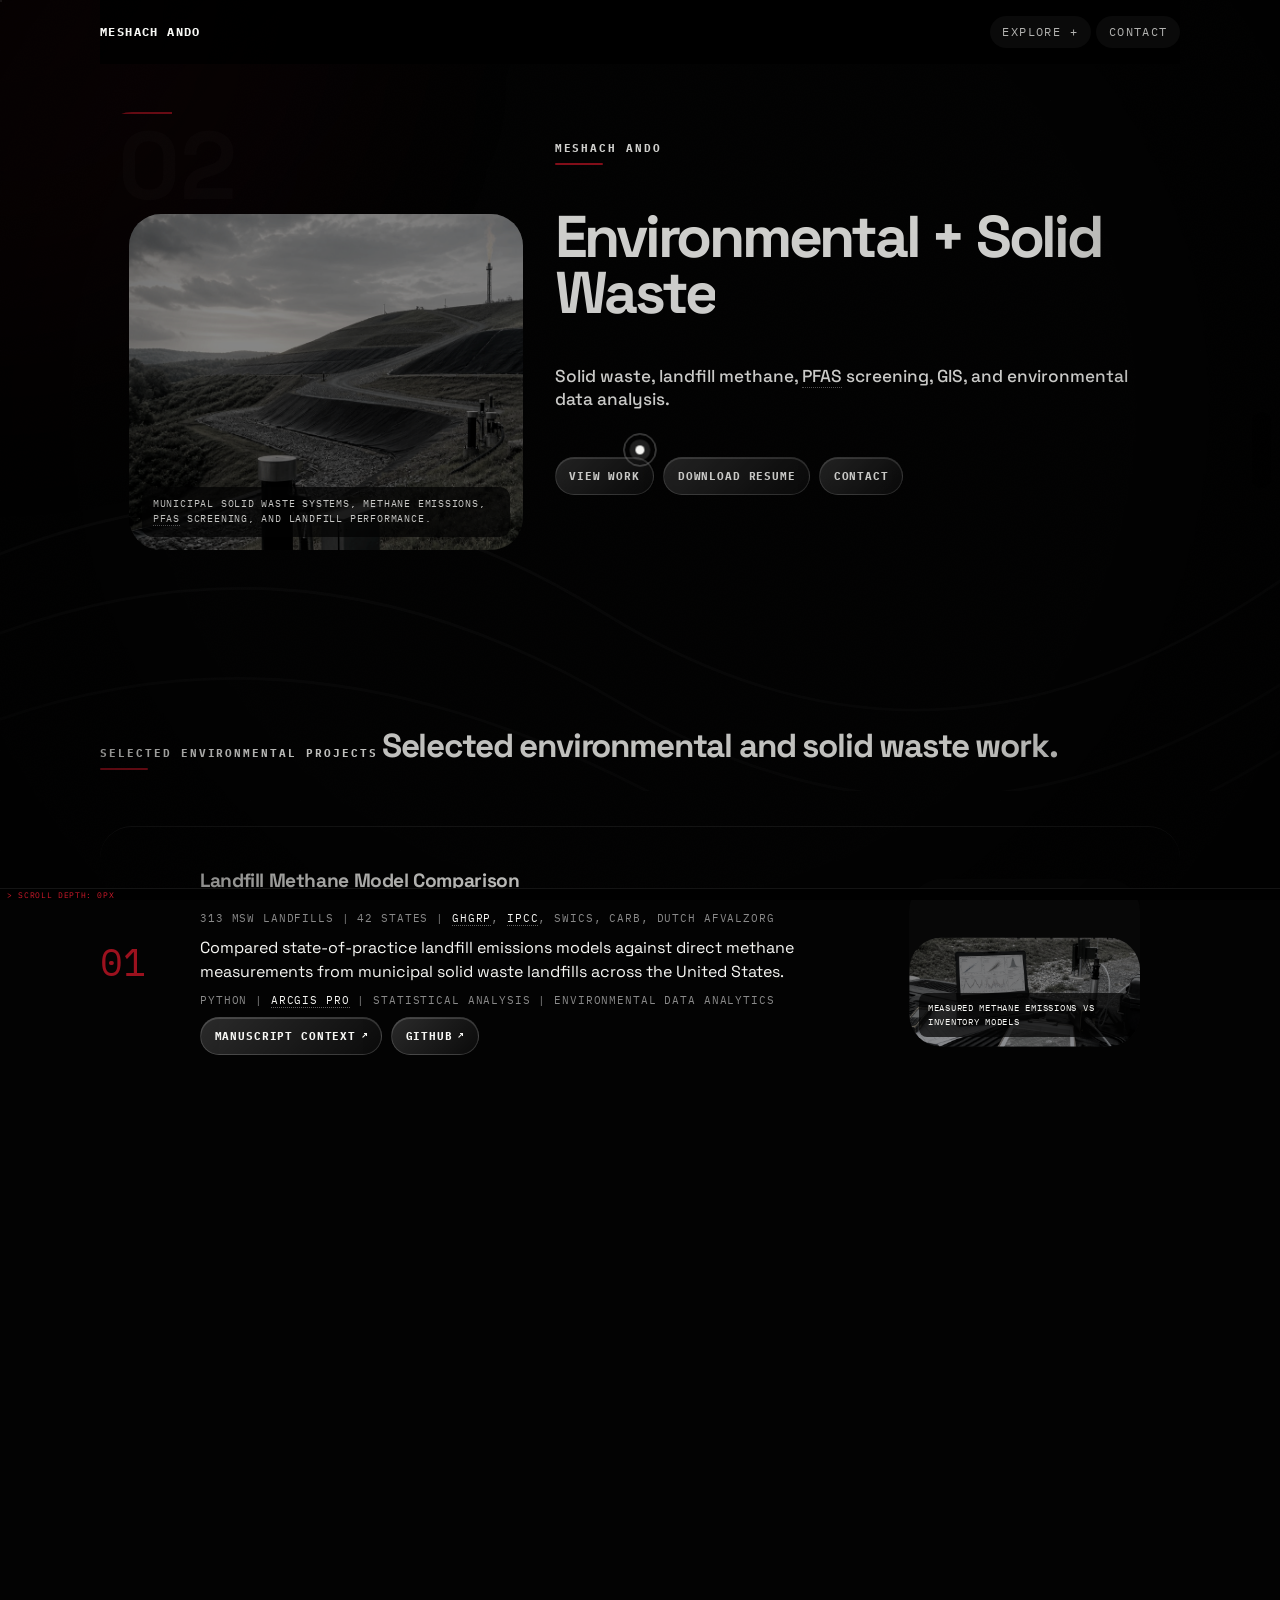
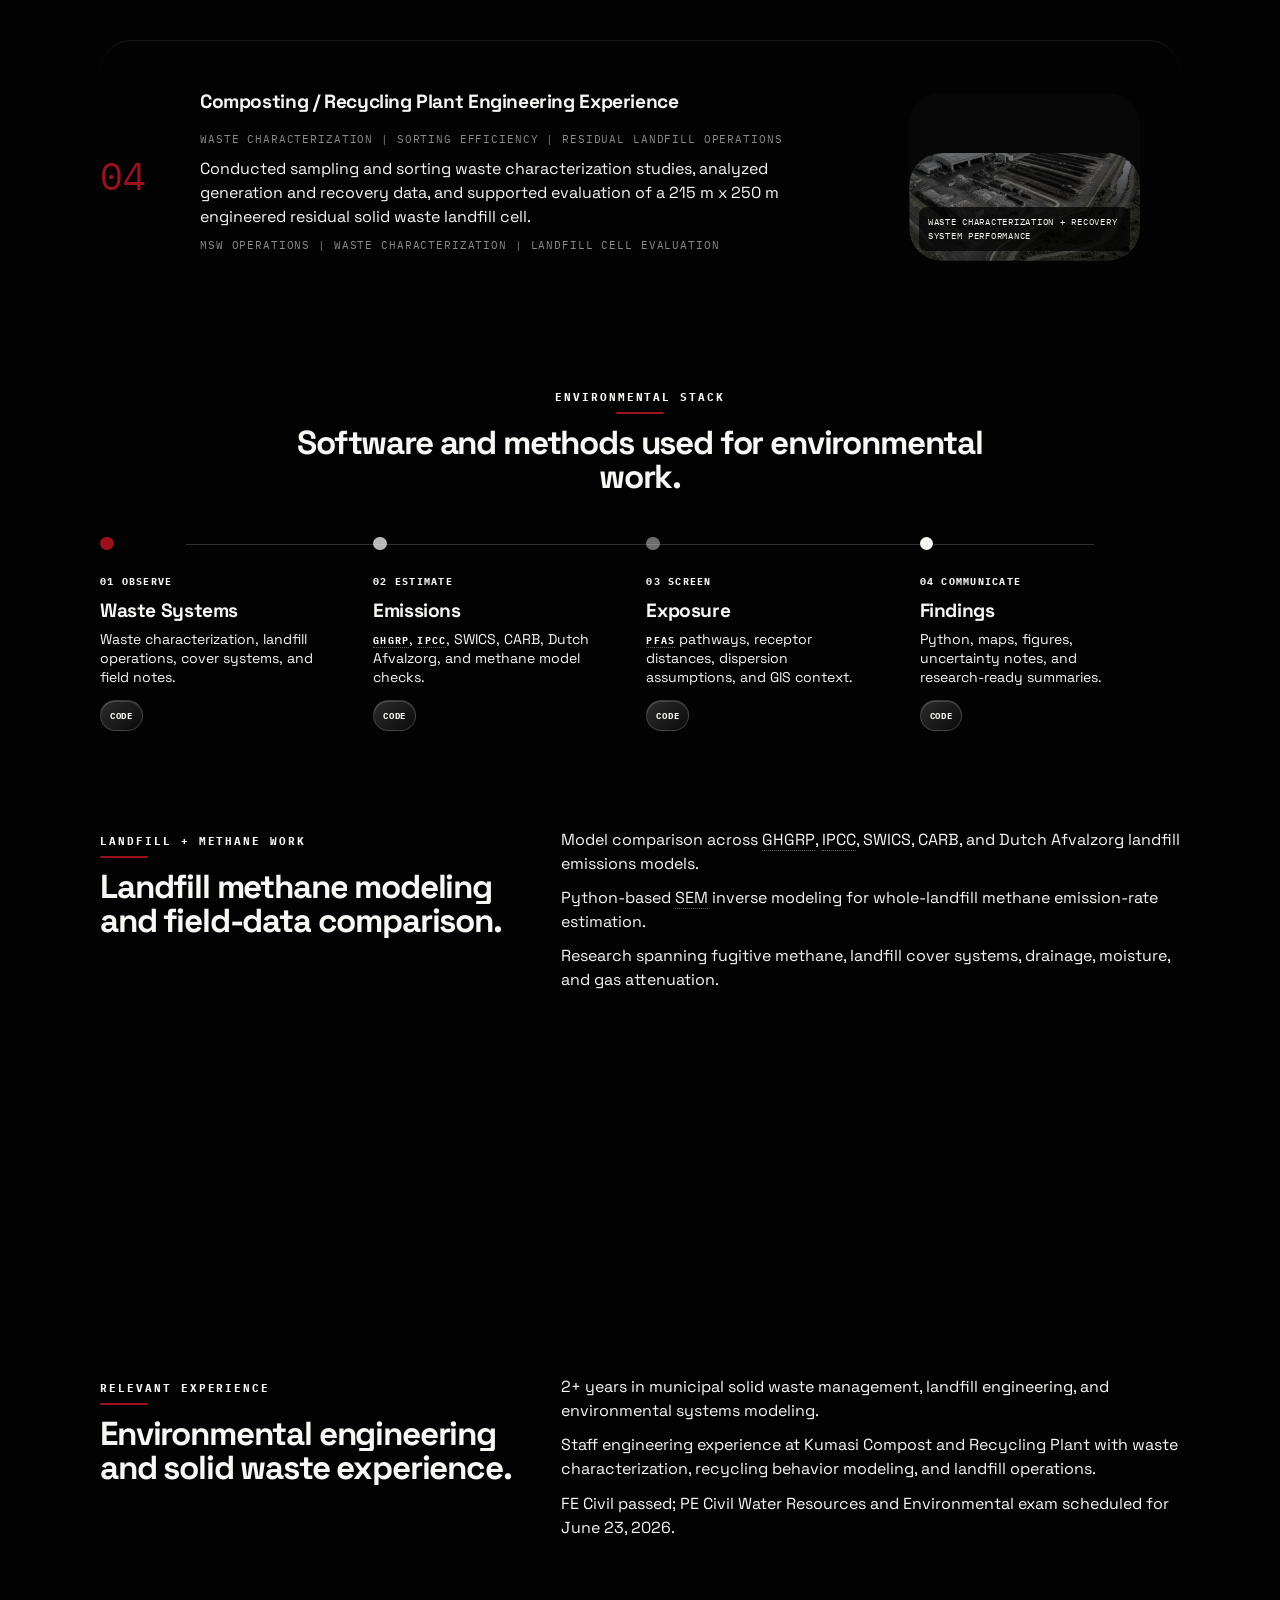
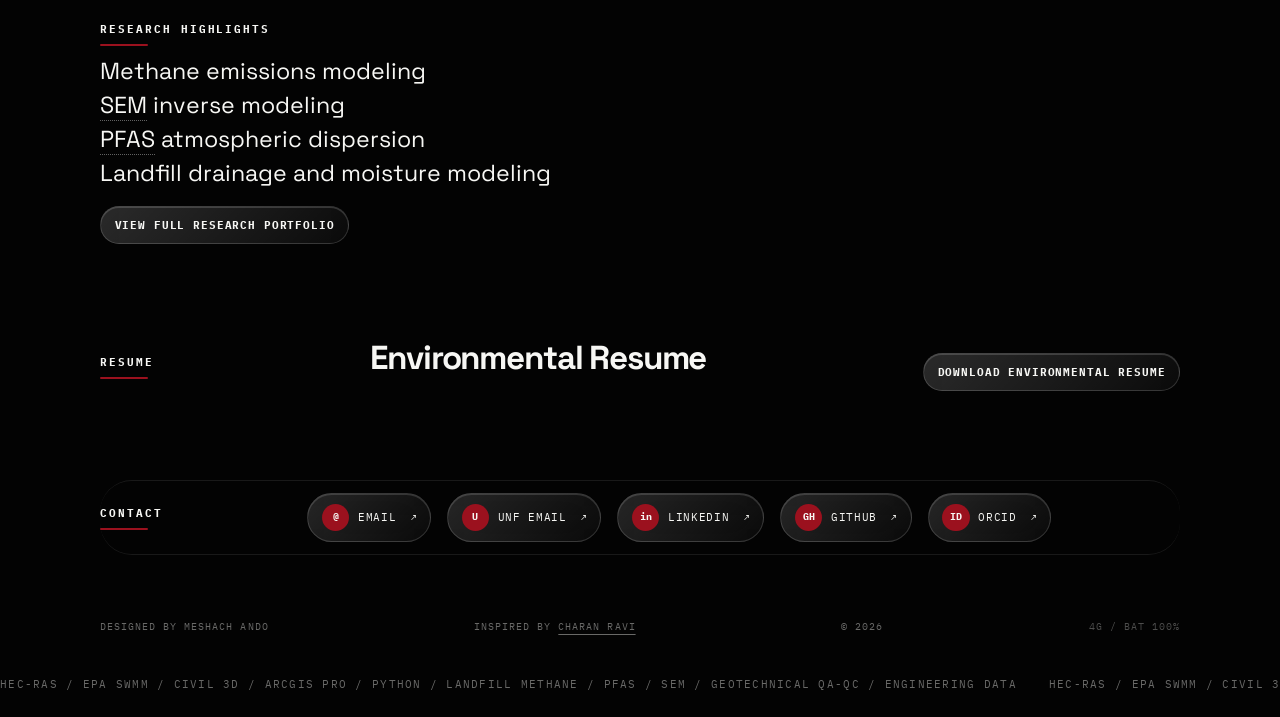
==== commit cd0fa0a4: "Point lets talk arrow downward" ====
--- a/environmental/index.html
+++ b/environmental/index.html
@@ -6,7 +6,7 @@
   <meta name="description" content="Environmental and solid waste portfolio for Meshach Ando.">
   <title>Environmental | Meshach Ando</title>
   <link rel="icon" href="../assets/icons/site-icon.svg" type="image/svg+xml">
-  <link rel="stylesheet" href="../assets/css/style.css?v=20260614y">
+  <link rel="stylesheet" href="../assets/css/style.css?v=20260614z">
 </head>
 <body class="page-environmental">
   <a class="skip-link" href="#main">Skip to content</a>
@@ -204,6 +204,6 @@
     </section>
   </main>
   <footer class="site-footer"><span>Designed by Meshach Ando</span><span>Inspired by <a href="https://charanravi.com/" rel="noopener">Charan Ravi</a></span><span>&copy; <span id="year">2026</span></span></footer>
-  <script src="../assets/js/main.js?v=20260614y"></script>
+  <script src="../assets/js/main.js?v=20260614z"></script>
 </body>
 </html>
--- a/assets/css/style.css
+++ b/assets/css/style.css
@@ -1833,7 +1833,7 @@
   }
 
   50% {
-    transform: translateX(0.32rem);
+    transform: translateY(0.22rem);
   }
 }
 
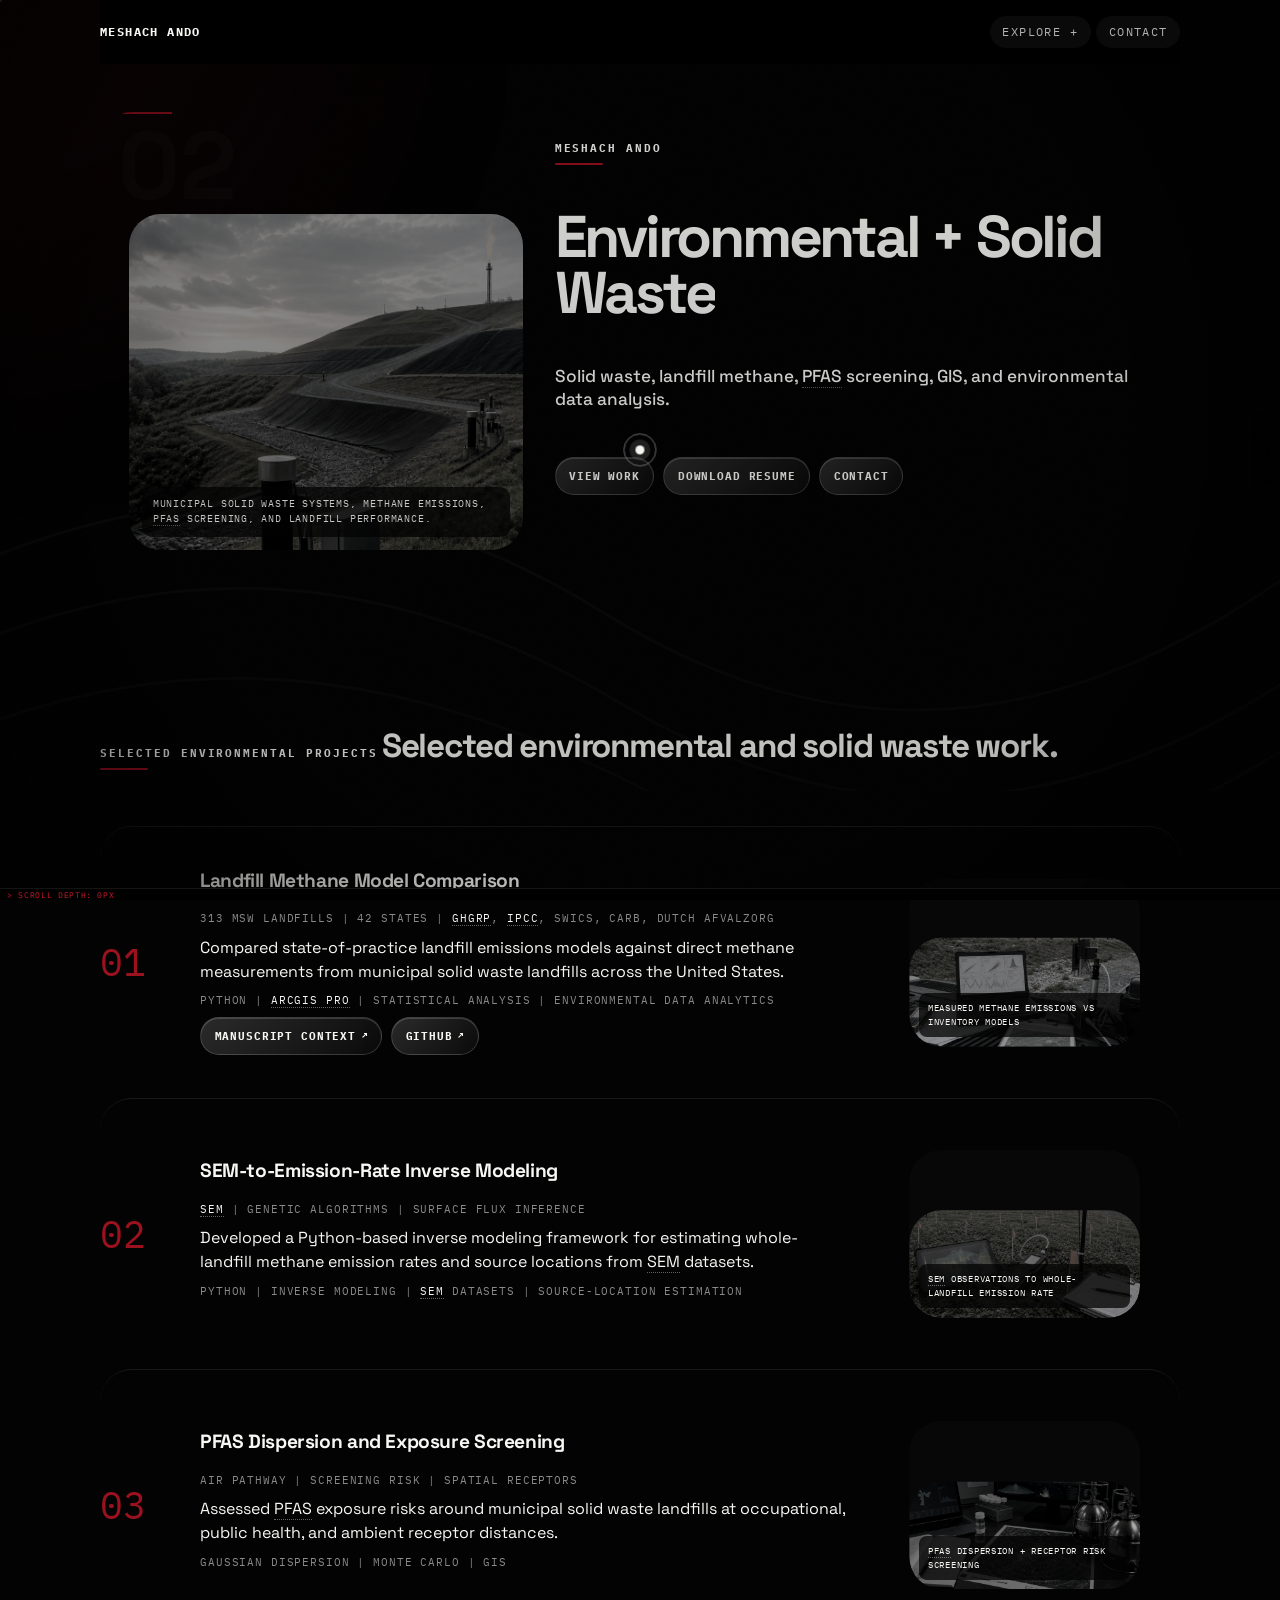
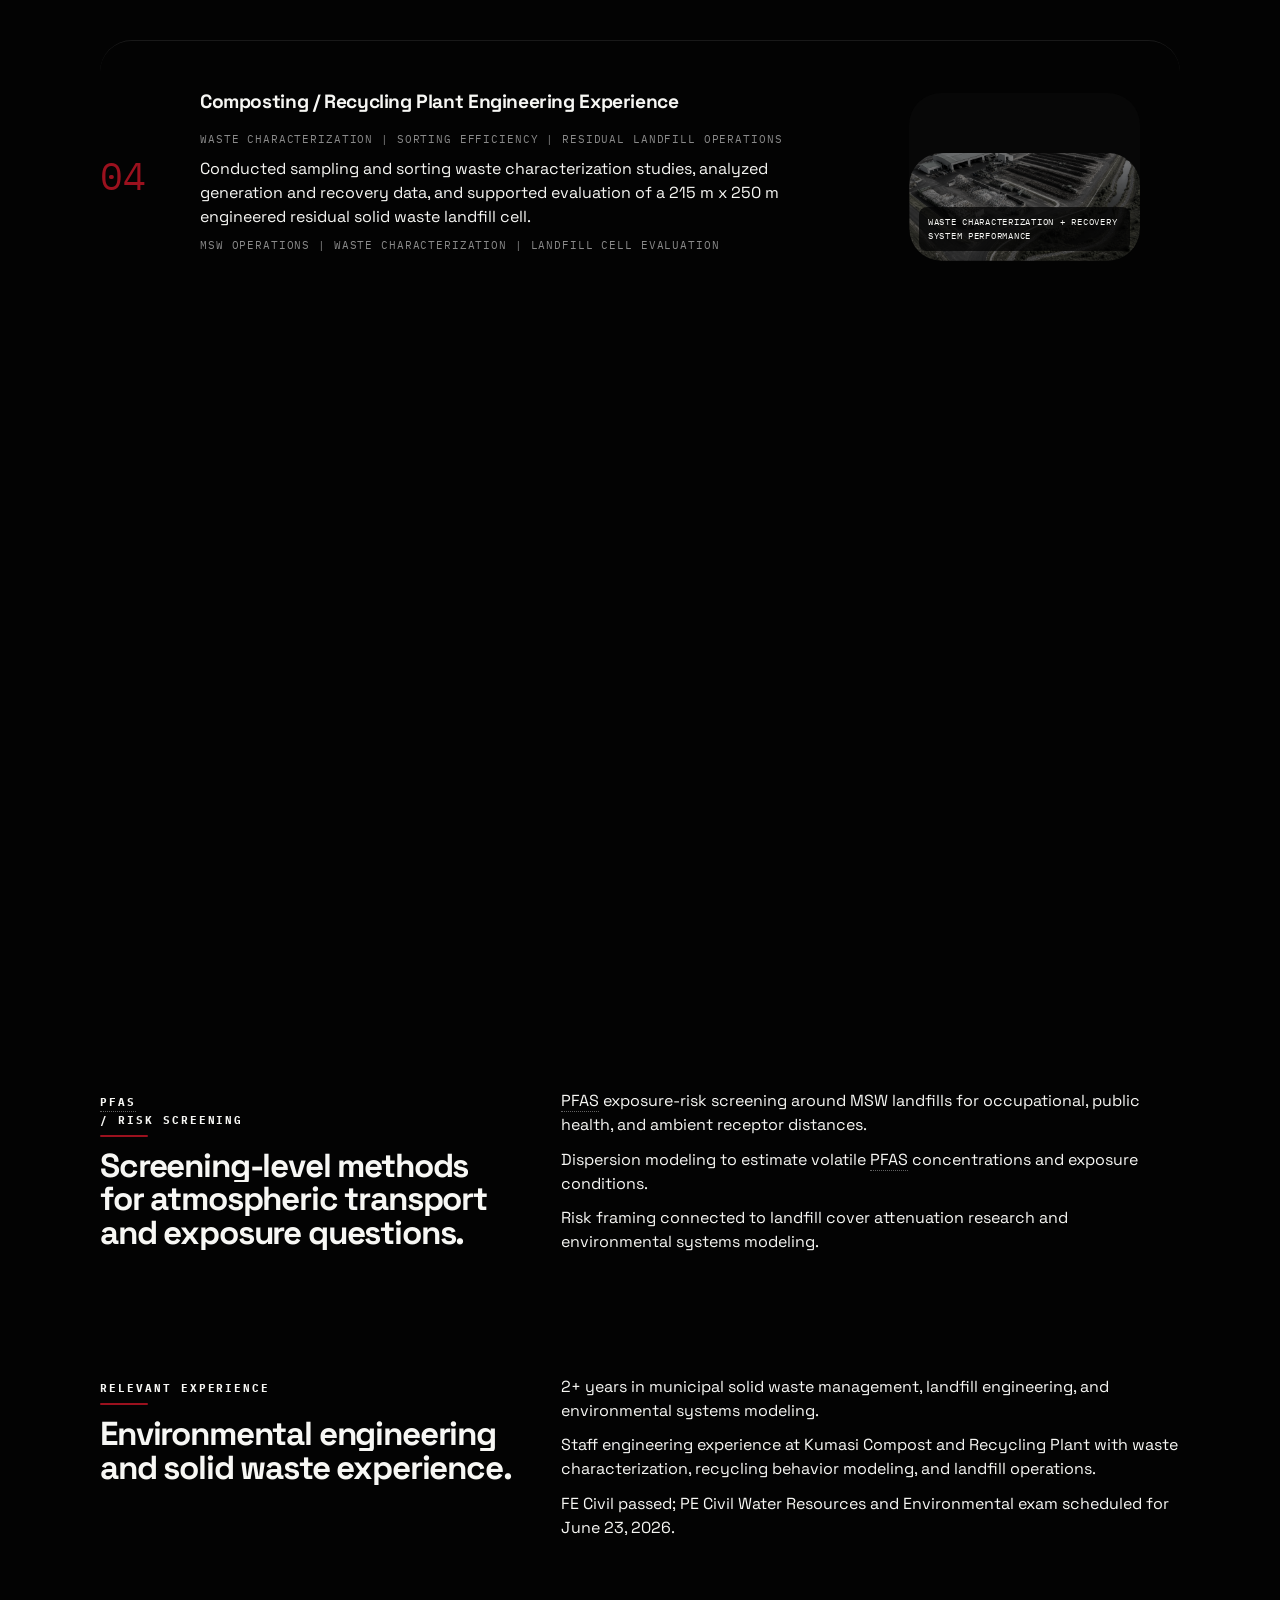
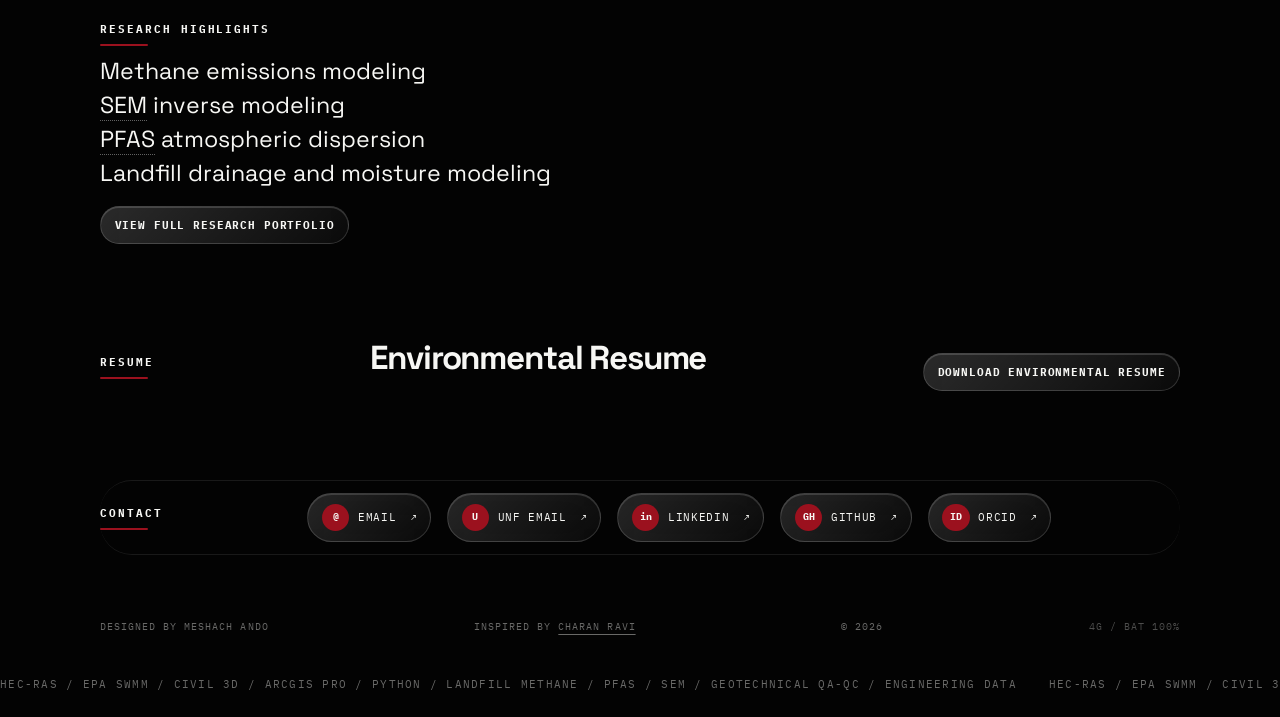
==== commit 61a918b6: "Use stacked down chevrons for lets talk" ====
--- a/environmental/index.html
+++ b/environmental/index.html
@@ -6,7 +6,7 @@
   <meta name="description" content="Environmental and solid waste portfolio for Meshach Ando.">
   <title>Environmental | Meshach Ando</title>
   <link rel="icon" href="../assets/icons/site-icon.svg" type="image/svg+xml">
-  <link rel="stylesheet" href="../assets/css/style.css?v=20260614z">
+  <link rel="stylesheet" href="../assets/css/style.css?v=20260614aa">
 </head>
 <body class="page-environmental">
   <a class="skip-link" href="#main">Skip to content</a>
@@ -204,6 +204,6 @@
     </section>
   </main>
   <footer class="site-footer"><span>Designed by Meshach Ando</span><span>Inspired by <a href="https://charanravi.com/" rel="noopener">Charan Ravi</a></span><span>&copy; <span id="year">2026</span></span></footer>
-  <script src="../assets/js/main.js?v=20260614z"></script>
+  <script src="../assets/js/main.js?v=20260614aa"></script>
 </body>
 </html>
--- a/assets/css/style.css
+++ b/assets/css/style.css
@@ -1810,10 +1810,29 @@
   transition: background 120ms ease, transform 120ms ease;
 }
 
-.availability-arrow span {
-  display: inline-block;
+.availability-arrow .chevron-stack {
+  display: inline-grid;
+  gap: 0.05rem;
+  width: 0.75rem;
   color: var(--red-bright);
   animation: arrowNudge 820ms ease-in-out infinite;
+}
+
+.availability-arrow .chevron-stack i {
+  display: block;
+  width: 0.52rem;
+  height: 0.52rem;
+  border-right: 2px solid currentColor;
+  border-bottom: 2px solid currentColor;
+  transform: rotate(45deg);
+}
+
+.availability-arrow .chevron-stack i:nth-child(2) {
+  opacity: 0.72;
+}
+
+.availability-arrow .chevron-stack i:nth-child(3) {
+  opacity: 0.45;
 }
 
 .availability-arrow:hover,
@@ -1822,14 +1841,14 @@
   transform: translateY(-1px);
 }
 
-.availability-arrow:hover span,
-.availability-arrow:focus-visible span {
+.availability-arrow:hover .chevron-stack,
+.availability-arrow:focus-visible .chevron-stack {
   color: var(--white);
 }
 
 @keyframes arrowNudge {
   0%, 100% {
-    transform: translateX(0);
+    transform: translateY(-0.05rem);
   }
 
   50% {
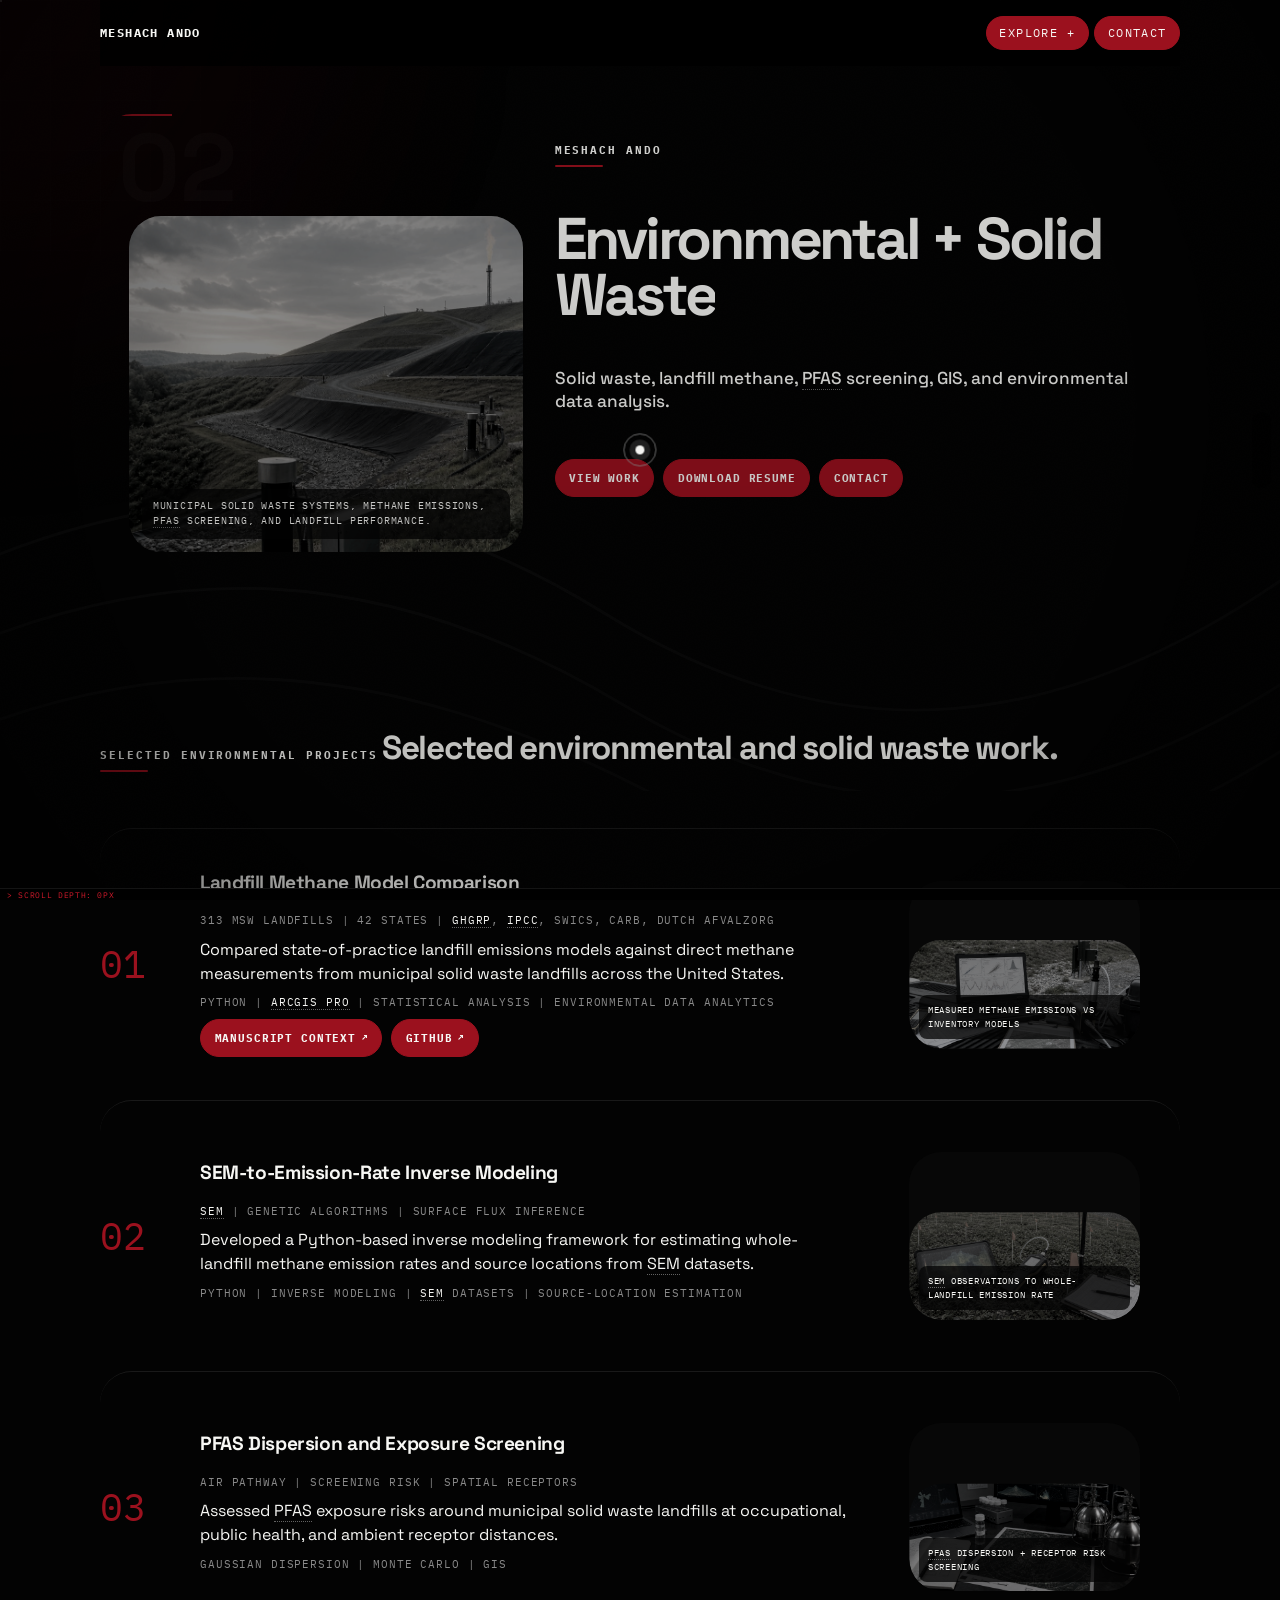
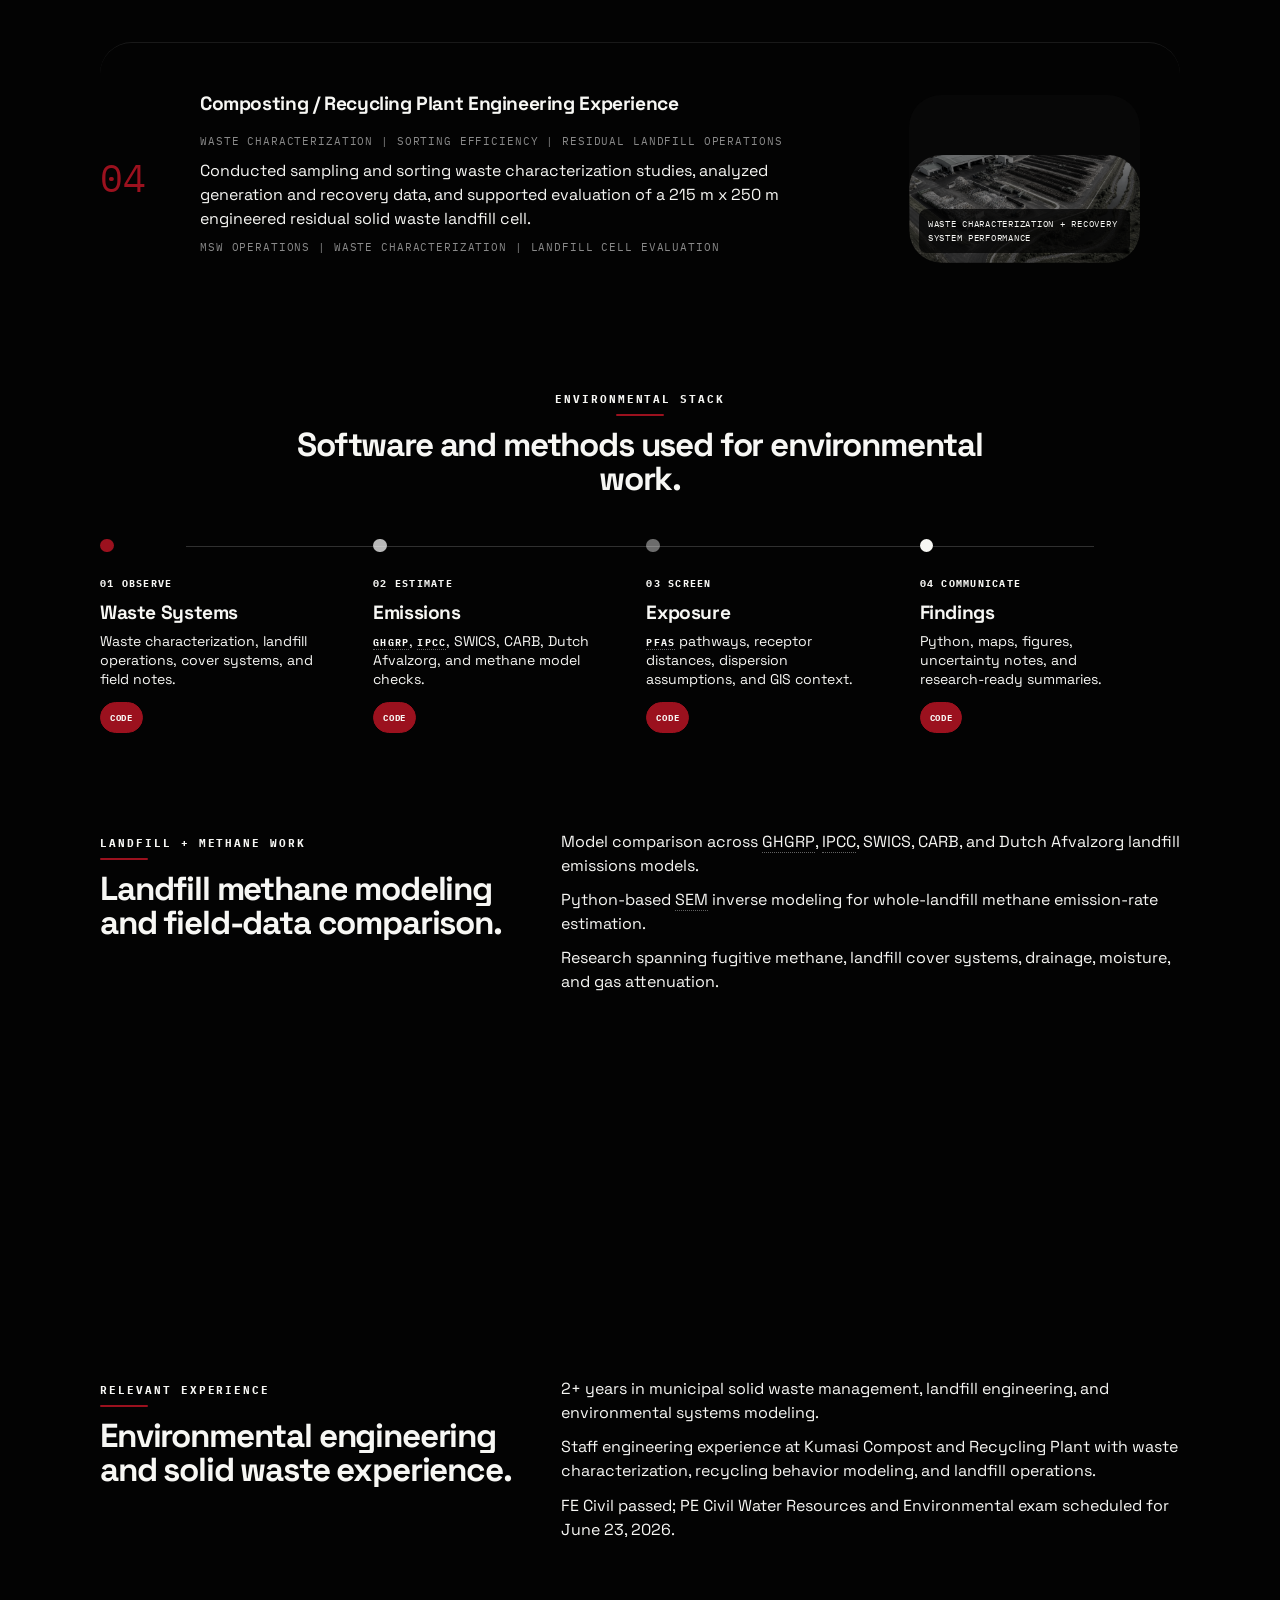
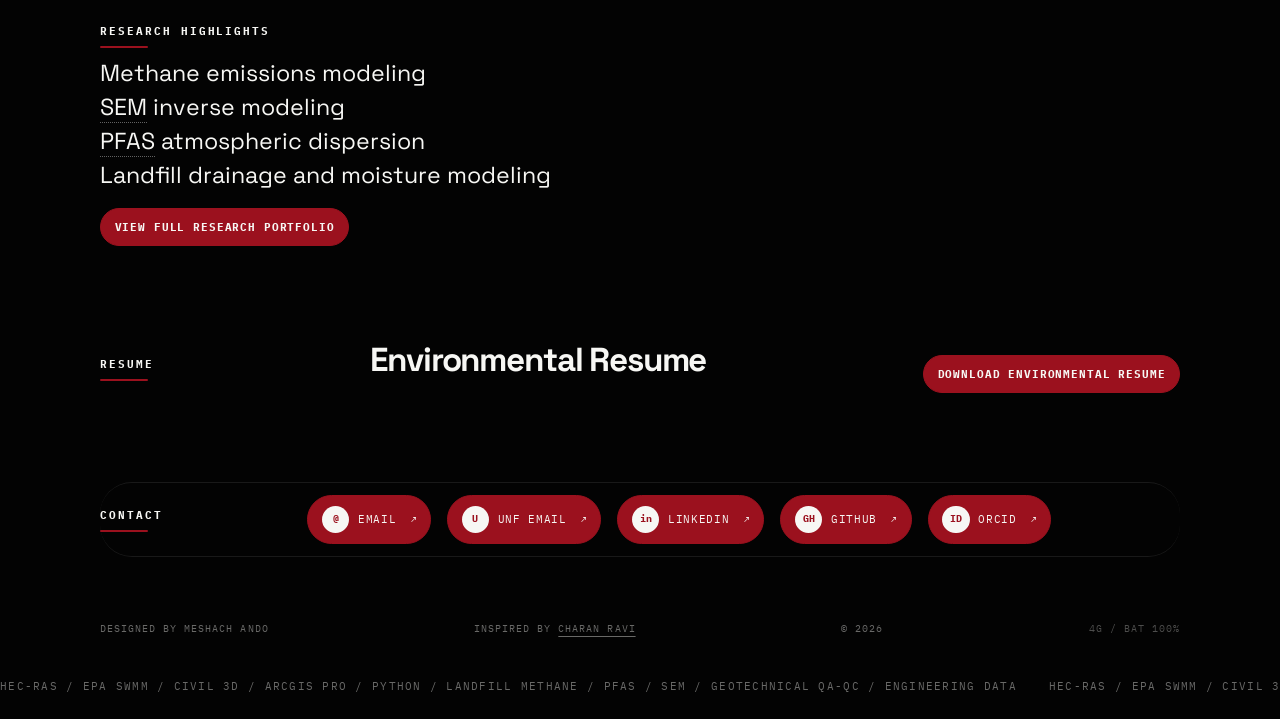
==== commit 18b2083b: "Make buttons red first with glass interaction" ====
--- a/environmental/index.html
+++ b/environmental/index.html
@@ -6,7 +6,7 @@
   <meta name="description" content="Environmental and solid waste portfolio for Meshach Ando.">
   <title>Environmental | Meshach Ando</title>
   <link rel="icon" href="../assets/icons/site-icon.svg" type="image/svg+xml">
-  <link rel="stylesheet" href="../assets/css/style.css?v=20260614aa">
+  <link rel="stylesheet" href="../assets/css/style.css?v=20260615a">
 </head>
 <body class="page-environmental">
   <a class="skip-link" href="#main">Skip to content</a>
@@ -204,6 +204,6 @@
     </section>
   </main>
   <footer class="site-footer"><span>Designed by Meshach Ando</span><span>Inspired by <a href="https://charanravi.com/" rel="noopener">Charan Ravi</a></span><span>&copy; <span id="year">2026</span></span></footer>
-  <script src="../assets/js/main.js?v=20260614aa"></script>
+  <script src="../assets/js/main.js?v=20260615a"></script>
 </body>
 </html>
--- a/assets/css/style.css
+++ b/assets/css/style.css
@@ -206,25 +206,33 @@
 .site-nav nav a,
 .nav-menu > summary {
   position: relative;
-  border: 0;
+  border: 1px solid var(--red);
   border-radius: 999px;
   padding: 0.45rem 0.78rem;
-  background: rgba(255, 255, 255, 0.055);
+  background: var(--red);
   color: var(--white);
   cursor: pointer;
-  opacity: 0.72;
+  opacity: 1;
   font-family: var(--mono);
   font-size: 0.72rem;
   letter-spacing: 0.12em;
   text-transform: uppercase;
+  transition: border-color 120ms ease, background 120ms ease, color 120ms ease, transform 120ms ease;
 }
 
 .site-nav nav a:hover,
+.site-nav nav a:focus-visible,
+.site-nav nav a:active,
 .nav-menu > summary:hover,
+.nav-menu > summary:focus-visible,
+.nav-menu > summary:active,
 .nav-menu[open] > summary {
-  background: var(--red);
-  color: var(--white);
-  opacity: 1;
+  border-color: var(--glass-line);
+  background: rgba(255, 255, 255, 0.11);
+  color: var(--white);
+  backdrop-filter: blur(18px) saturate(155%);
+  -webkit-backdrop-filter: blur(18px) saturate(155%);
+  transform: translateY(-1px);
 }
 
 .site-nav a[aria-current="page"],
@@ -1005,16 +1013,11 @@
   align-items: center;
   justify-content: center;
   min-height: 2.3rem;
-  border: 1px solid var(--glass-line);
+  border: 1px solid var(--red);
   border-radius: 999px;
   padding: 0.62rem 0.85rem;
-  background:
-    linear-gradient(135deg, rgba(255, 255, 255, 0.16), rgba(255, 255, 255, 0.035)),
-    rgba(0, 0, 0, 0.2);
-  color: var(--white);
-  box-shadow: inset 0 1px 0 rgba(255, 255, 255, 0.16);
-  backdrop-filter: blur(20px) saturate(155%);
-  -webkit-backdrop-filter: blur(20px) saturate(155%);
+  background: var(--red);
+  color: var(--white);
   font-family: var(--mono);
   font-size: 0.67rem;
   font-weight: 700;
@@ -1046,14 +1049,23 @@
 }
 
 .button:hover,
+.button:focus-visible,
+.button:active,
 .text-link:hover,
+.text-link:focus-visible,
+.text-link:active,
 .code-toggle:hover,
 .code-toggle:focus-visible,
+.code-toggle:active,
 .news-more summary:hover,
-.news-more summary:focus-visible {
-  border-color: var(--red);
-  background: var(--red);
-  color: var(--white);
+.news-more summary:focus-visible,
+.news-more summary:active {
+  border-color: var(--glass-line);
+  background: rgba(255, 255, 255, 0.11);
+  color: var(--white);
+  box-shadow: inset 0 1px 0 rgba(255, 255, 255, 0.16);
+  backdrop-filter: blur(20px) saturate(155%);
+  -webkit-backdrop-filter: blur(20px) saturate(155%);
   transform: translateY(-1px);
 }
 
@@ -1792,16 +1804,11 @@
   display: inline-flex;
   align-items: center;
   gap: 0.65rem;
-  border: 1px solid var(--glass-line);
+  border: 1px solid var(--red);
   border-radius: 999px;
   padding: 0.8rem 1rem;
-  background:
-    linear-gradient(135deg, rgba(255, 255, 255, 0.16), rgba(255, 255, 255, 0.035)),
-    rgba(0, 0, 0, 0.2);
-  color: var(--white);
-  box-shadow: inset 0 1px 0 rgba(255, 255, 255, 0.16);
-  backdrop-filter: blur(20px) saturate(155%);
-  -webkit-backdrop-filter: blur(20px) saturate(155%);
+  background: var(--red);
+  color: var(--white);
   font-family: var(--mono);
   font-size: 0.72rem;
   font-weight: 800;
@@ -1814,7 +1821,7 @@
   display: inline-grid;
   gap: 0.05rem;
   width: 0.75rem;
-  color: var(--red-bright);
+  color: var(--white);
   animation: arrowNudge 820ms ease-in-out infinite;
 }
 
@@ -1836,8 +1843,13 @@
 }
 
 .availability-arrow:hover,
-.availability-arrow:focus-visible {
-  background: var(--red);
+.availability-arrow:focus-visible,
+.availability-arrow:active {
+  border-color: var(--glass-line);
+  background: rgba(255, 255, 255, 0.11);
+  box-shadow: inset 0 1px 0 rgba(255, 255, 255, 0.16);
+  backdrop-filter: blur(20px) saturate(155%);
+  -webkit-backdrop-filter: blur(20px) saturate(155%);
   transform: translateY(-1px);
 }
 
@@ -1975,16 +1987,11 @@
   display: inline-flex;
   align-items: center;
   gap: 0.55rem;
-  border: 1px solid var(--glass-line);
+  border: 1px solid var(--red);
   border-radius: 999px;
   padding: 0.62rem 0.86rem;
-  background:
-    linear-gradient(135deg, rgba(255, 255, 255, 0.14), rgba(255, 255, 255, 0.032)),
-    rgba(0, 0, 0, 0.18);
-  color: var(--white);
-  box-shadow: inset 0 1px 0 rgba(255, 255, 255, 0.14);
-  backdrop-filter: blur(18px) saturate(150%);
-  -webkit-backdrop-filter: blur(18px) saturate(150%);
+  background: var(--red);
+  color: var(--white);
   transition: border-color 120ms ease, background 120ms ease, color 120ms ease, transform 120ms ease;
 }
 
@@ -2002,8 +2009,8 @@
   width: 1.7rem;
   aspect-ratio: 1;
   border-radius: 50%;
-  background: var(--red);
-  color: var(--white);
+  background: var(--white);
+  color: var(--red);
   font-family: var(--mono);
   font-size: 0.62rem;
   font-weight: 800;
@@ -2011,16 +2018,23 @@
   text-transform: none;
 }
 
-.contact-link:hover {
-  border-color: var(--red);
+.contact-link:hover,
+.contact-link:focus-visible,
+.contact-link:active {
+  border-color: var(--glass-line);
+  background: rgba(255, 255, 255, 0.11);
+  color: var(--white);
+  box-shadow: inset 0 1px 0 rgba(255, 255, 255, 0.14);
+  backdrop-filter: blur(18px) saturate(150%);
+  -webkit-backdrop-filter: blur(18px) saturate(150%);
+  transform: translateY(-1px);
+}
+
+.contact-link:hover span,
+.contact-link:focus-visible span,
+.contact-link:active span {
   background: var(--red);
   color: var(--white);
-  transform: translateY(-1px);
-}
-
-.contact-link:hover span {
-  background: var(--white);
-  color: var(--red);
 }
 
 .site-footer {
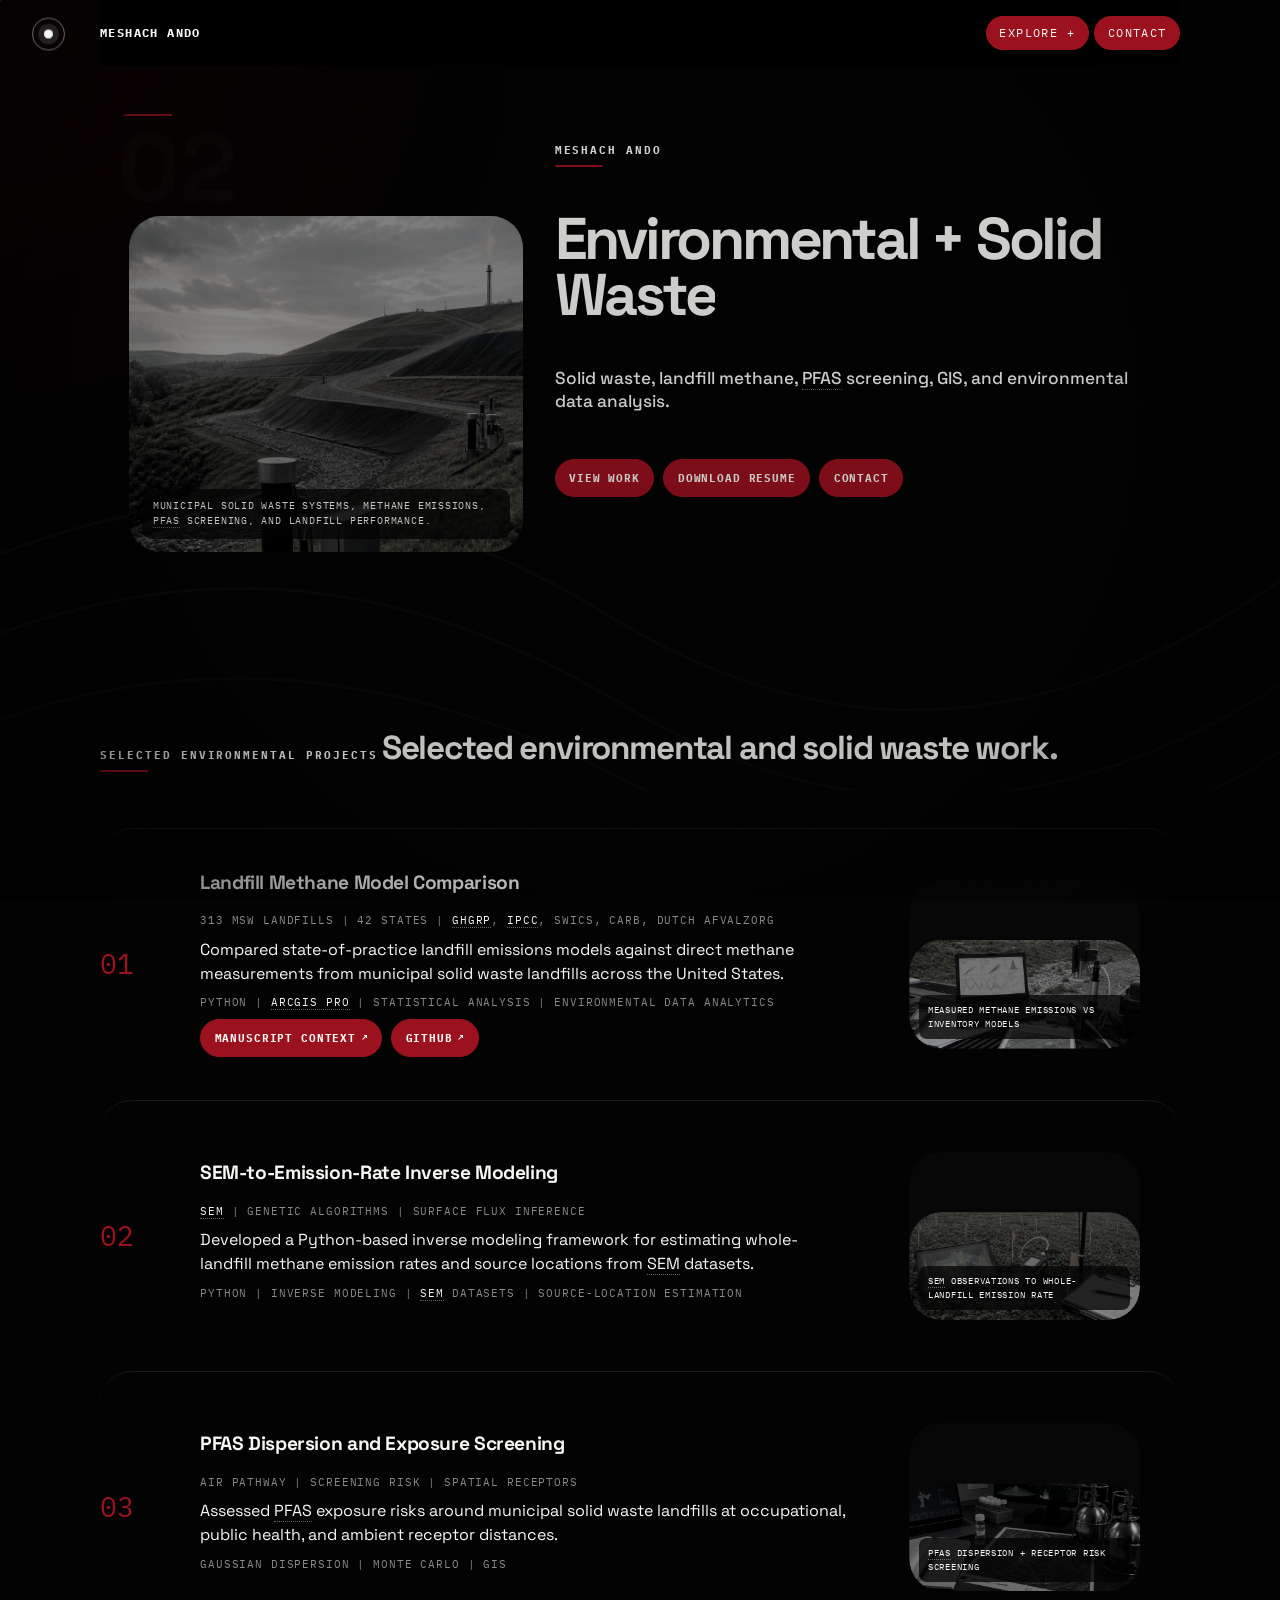
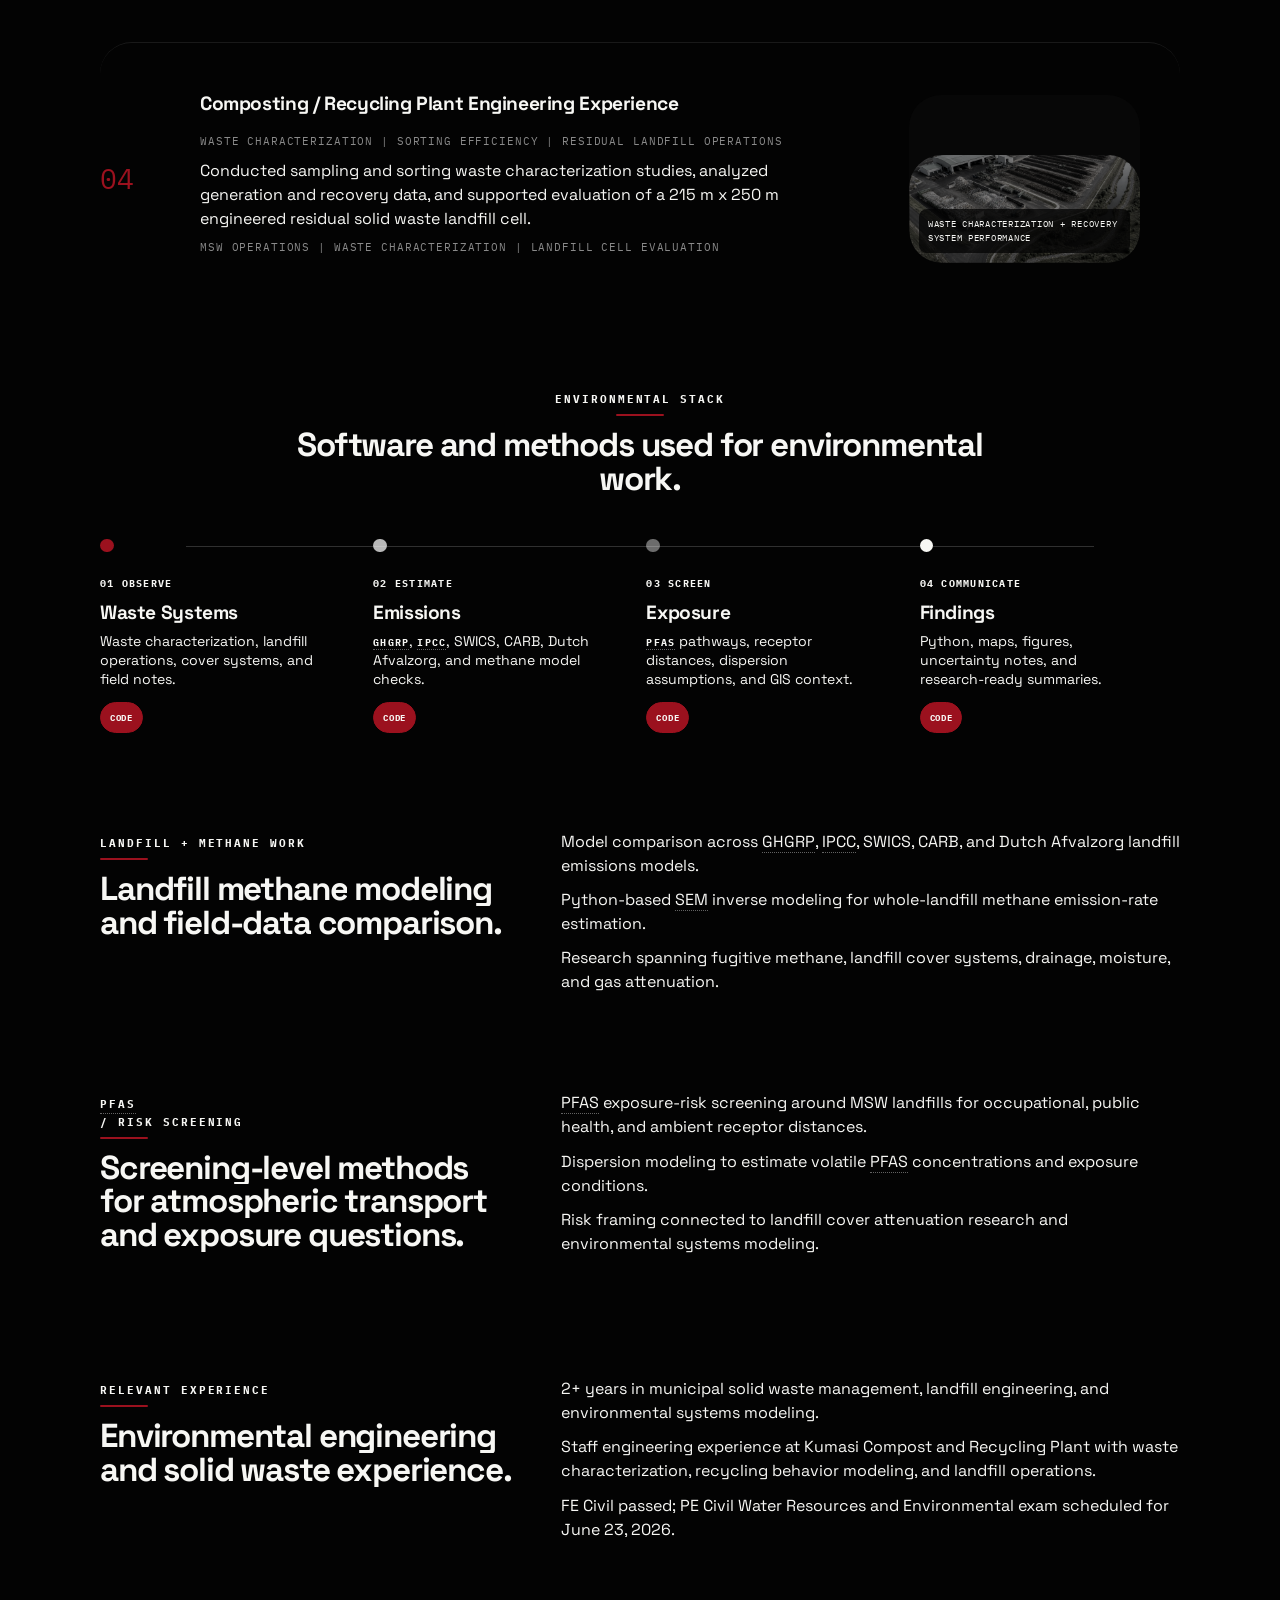
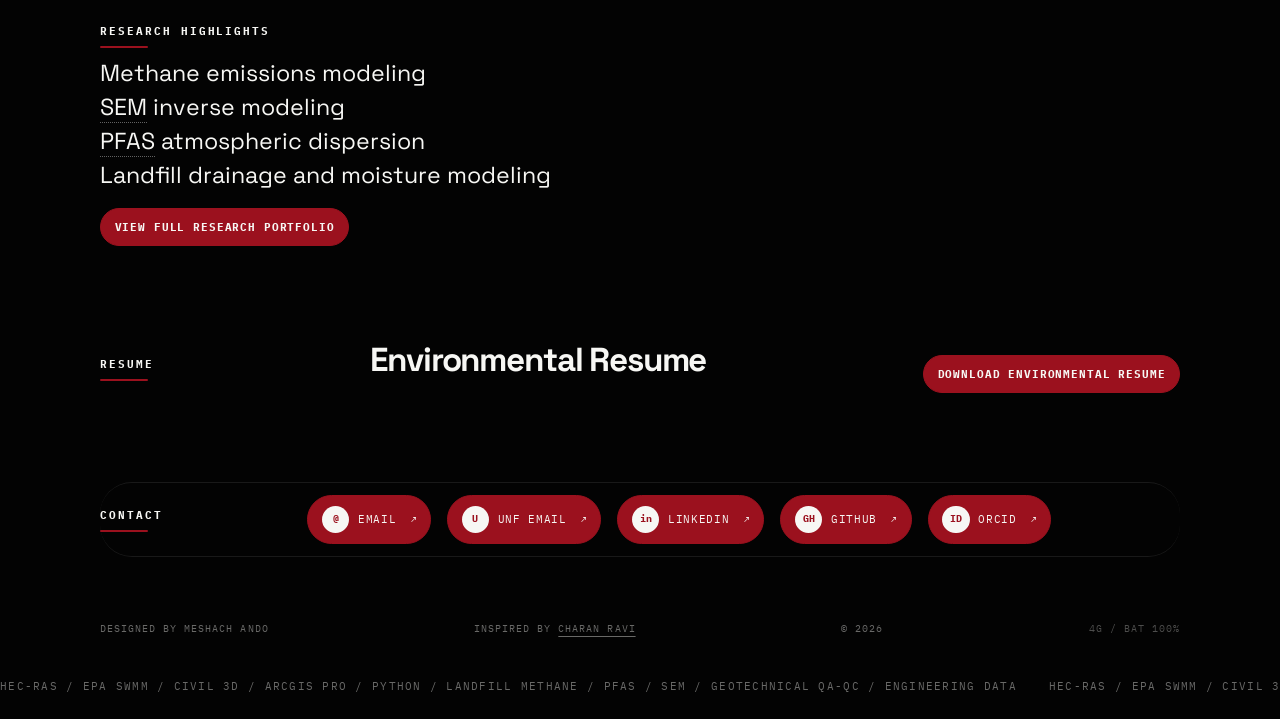
==== commit dcd5e75c: "Refine minimal menu and reduce visual chrome" ====
--- a/environmental/index.html
+++ b/environmental/index.html
@@ -6,7 +6,7 @@
   <meta name="description" content="Environmental and solid waste portfolio for Meshach Ando.">
   <title>Environmental | Meshach Ando</title>
   <link rel="icon" href="../assets/icons/site-icon.svg" type="image/svg+xml">
-  <link rel="stylesheet" href="../assets/css/style.css?v=20260615a">
+  <link rel="stylesheet" href="../assets/css/style.css?v=20260615b">
 </head>
 <body class="page-environmental">
   <a class="skip-link" href="#main">Skip to content</a>
@@ -204,6 +204,6 @@
     </section>
   </main>
   <footer class="site-footer"><span>Designed by Meshach Ando</span><span>Inspired by <a href="https://charanravi.com/" rel="noopener">Charan Ravi</a></span><span>&copy; <span id="year">2026</span></span></footer>
-  <script src="../assets/js/main.js?v=20260615a"></script>
+  <script src="../assets/js/main.js?v=20260615b"></script>
 </body>
 </html>
--- a/assets/css/style.css
+++ b/assets/css/style.css
@@ -289,9 +289,9 @@
   padding: clamp(1rem, 4vw, 3rem);
   border: 0;
   border-radius: 0;
-  background: rgba(0, 0, 0, 0.985);
-  backdrop-filter: blur(44px);
-  -webkit-backdrop-filter: blur(44px);
+  background: rgba(0, 0, 0, 0.965);
+  backdrop-filter: blur(52px);
+  -webkit-backdrop-filter: blur(52px);
   opacity: 0;
   pointer-events: none;
   transform: scale(0.99);
@@ -310,11 +310,30 @@
 }
 
 .menu-panel-grid {
+  position: relative;
   display: grid;
   grid-template-columns: minmax(0, 1fr);
   align-content: center;
   width: min(960px, calc(100vw - 2rem));
   min-height: min(760px, calc(100dvh - 2rem));
+}
+
+.menu-panel-grid::before,
+.menu-panel-grid::after {
+  content: "";
+  justify-self: center;
+  width: min(7.5rem, 22vw);
+  height: 1px;
+  background: var(--red);
+  opacity: 0.86;
+}
+
+.menu-panel-grid::before {
+  margin-bottom: clamp(1rem, 3vw, 2rem);
+}
+
+.menu-panel-grid::after {
+  margin-top: clamp(1rem, 3vw, 2rem);
 }
 
 .site-nav nav .nav-menu-panel a,
@@ -322,16 +341,22 @@
   display: block;
   width: 100%;
   padding: clamp(0.42rem, 0.9vw, 0.72rem) 0;
+  border: 0;
   border-radius: 0;
+  background: transparent;
+  box-shadow: none;
   color: var(--white);
   font-family: var(--font);
-  font-size: clamp(1.75rem, 5vw, 4.85rem);
-  font-weight: 700;
-  letter-spacing: -0.07em;
-  line-height: 0.9;
+  font-size: clamp(1.55rem, 4.6vw, 4.25rem);
+  font-weight: 600;
+  letter-spacing: -0.065em;
+  line-height: 0.94;
   text-align: center;
   text-transform: none;
-  opacity: 0.88;
+  opacity: 0.74;
+  backdrop-filter: none;
+  -webkit-backdrop-filter: none;
+  transition: color 120ms ease, opacity 120ms ease, letter-spacing 120ms ease, transform 120ms ease;
 }
 
 .menu-expertise {
@@ -351,7 +376,7 @@
   content: "+";
   display: inline-block;
   margin-left: 0.5rem;
-  color: var(--red-bright);
+  color: var(--red);
   font-family: var(--mono);
   font-size: 0.36em;
   letter-spacing: 0;
@@ -364,20 +389,24 @@
 
 .menu-expertise-links {
   display: grid;
-  gap: 0.24rem;
-  margin: 0.4rem auto 0.7rem;
-  width: min(640px, 100%);
+  gap: 0.35rem;
+  margin: 0.65rem auto 0.85rem;
+  width: min(560px, 100%);
+  padding-block: 0.3rem;
+  border-top: 1px solid rgba(255, 255, 255, 0.08);
+  border-bottom: 1px solid rgba(255, 255, 255, 0.08);
 }
 
 .site-nav nav .menu-expertise-links a {
-  padding: 0.2rem 0;
-  color: var(--muted);
-  font-family: var(--mono);
-  font-size: clamp(0.8rem, 1.8vw, 1.05rem);
-  font-weight: 800;
+  padding: 0.16rem 0;
+  color: var(--white);
+  font-family: var(--mono);
+  font-size: clamp(0.72rem, 1.45vw, 0.94rem);
+  font-weight: 700;
   letter-spacing: 0.12em;
   line-height: 1.2;
   text-transform: uppercase;
+  opacity: 0.58;
 }
 
 .site-nav nav .nav-menu-panel a:hover,
@@ -385,7 +414,24 @@
 .site-nav nav .menu-expertise summary:hover,
 .site-nav nav .menu-expertise summary:focus-visible {
   background: transparent;
-  color: var(--red-bright);
+  color: var(--white);
+  opacity: 1;
+  letter-spacing: -0.045em;
+  transform: translateY(-1px);
+}
+
+.site-nav nav .menu-expertise-links a:hover,
+.site-nav nav .menu-expertise-links a:focus-visible {
+  color: var(--white);
+  letter-spacing: 0.16em;
+  opacity: 1;
+  transform: none;
+}
+
+.site-nav nav .nav-menu-panel a[aria-current="page"] {
+  background: transparent;
+  color: var(--white);
+  opacity: 1;
 }
 
 .side-toc {
@@ -398,15 +444,15 @@
   transform: translateY(-50%);
   border-radius: 999px;
   padding: 0.55rem 0.35rem;
-  background: rgba(0, 0, 0, 0.18);
-  opacity: 0.48;
+  background: transparent;
+  opacity: 0.3;
   pointer-events: auto;
   transition: opacity 140ms ease, transform 140ms ease;
 }
 
 .side-toc:hover,
 .side-toc:focus-within {
-  opacity: 1;
+  opacity: 0.7;
 }
 
 .side-toc a {
@@ -427,14 +473,14 @@
   text-indent: 2rem;
   text-transform: uppercase;
   transform-origin: right center;
-  opacity: 0.46;
+  opacity: 0.38;
   transition: color 140ms ease, opacity 140ms ease, transform 140ms ease;
 }
 
 .side-toc a::after {
   content: "";
-  width: 0.42rem;
-  height: 0.42rem;
+  width: 0.36rem;
+  height: 0.36rem;
   border-radius: 50%;
   background: currentColor;
   opacity: 0.8;
@@ -444,15 +490,15 @@
 .side-toc a:hover,
 .side-toc a:focus-visible,
 .side-toc a.is-active {
-  color: var(--red-bright);
+  color: var(--red);
   opacity: 1;
 }
 
 .side-toc a:hover::after,
 .side-toc a:focus-visible::after,
 .side-toc a.is-active::after {
-  background: var(--red-bright);
-  transform: scale(1.55);
+  background: var(--red);
+  transform: scale(1.35);
 }
 
 .menu-open .side-toc {
@@ -592,7 +638,7 @@
   left: 0;
   right: 0;
   bottom: 0;
-  display: flex;
+  display: none;
   align-items: center;
   height: 12px;
   padding-inline: 0.45rem;
@@ -1137,7 +1183,7 @@
   position: relative;
   display: grid;
   align-content: end;
-  min-height: 10rem;
+  min-height: 8.9rem;
   overflow: hidden;
   color: var(--white);
   border-radius: var(--radius);
@@ -1160,10 +1206,10 @@
   z-index: 2;
   display: grid;
   place-items: center;
-  width: 2rem;
+  width: 1.75rem;
   aspect-ratio: 1;
   border-radius: 50%;
-  background: rgba(255, 255, 255, 0.12);
+  background: rgba(255, 255, 255, 0.1);
   color: var(--white);
   font-family: var(--mono);
   font-size: 0.9rem;
@@ -1174,7 +1220,7 @@
 
 .path-card:hover::before,
 .path-card:focus-visible::before {
-  background: var(--red);
+  background: rgba(255, 255, 255, 0.16);
   transform: translate(2px, -2px);
 }
 
@@ -1188,12 +1234,12 @@
   width: 100%;
   height: 100%;
   object-fit: cover;
-  filter: grayscale(0.78) brightness(0.62) contrast(1.06);
+  filter: grayscale(0.86) brightness(0.58) contrast(1.08);
   transition: filter 160ms ease, transform 220ms ease;
 }
 
 .path-card:hover img {
-  filter: grayscale(0.55) brightness(0.72) contrast(1.07);
+  filter: grayscale(0.7) brightness(0.68) contrast(1.08);
   transform: scale(1.02);
 }
 
@@ -1202,9 +1248,7 @@
   position: absolute;
   inset: 0;
   z-index: 0;
-  background:
-    linear-gradient(90deg, rgba(174, 16, 28, 0.64) 0 2px, transparent 2px),
-    linear-gradient(180deg, rgba(0, 0, 0, 0.02), rgba(0, 0, 0, 0.72) 84%);
+  background: linear-gradient(180deg, rgba(0, 0, 0, 0.05), rgba(0, 0, 0, 0.78) 86%);
 }
 
 .path-card span,
@@ -1218,7 +1262,7 @@
 .project-index {
   color: var(--red);
   font-family: var(--mono);
-  font-size: clamp(1.5rem, 3vw, 2.5rem);
+  font-size: clamp(1.1rem, 2.2vw, 1.85rem);
   line-height: 1;
 }
 
@@ -1229,7 +1273,7 @@
 }
 
 .path-card strong {
-  margin: 0.8rem 0 0.45rem;
+  margin: 0.55rem 0 0.3rem;
   font-size: 1rem;
 }
 
